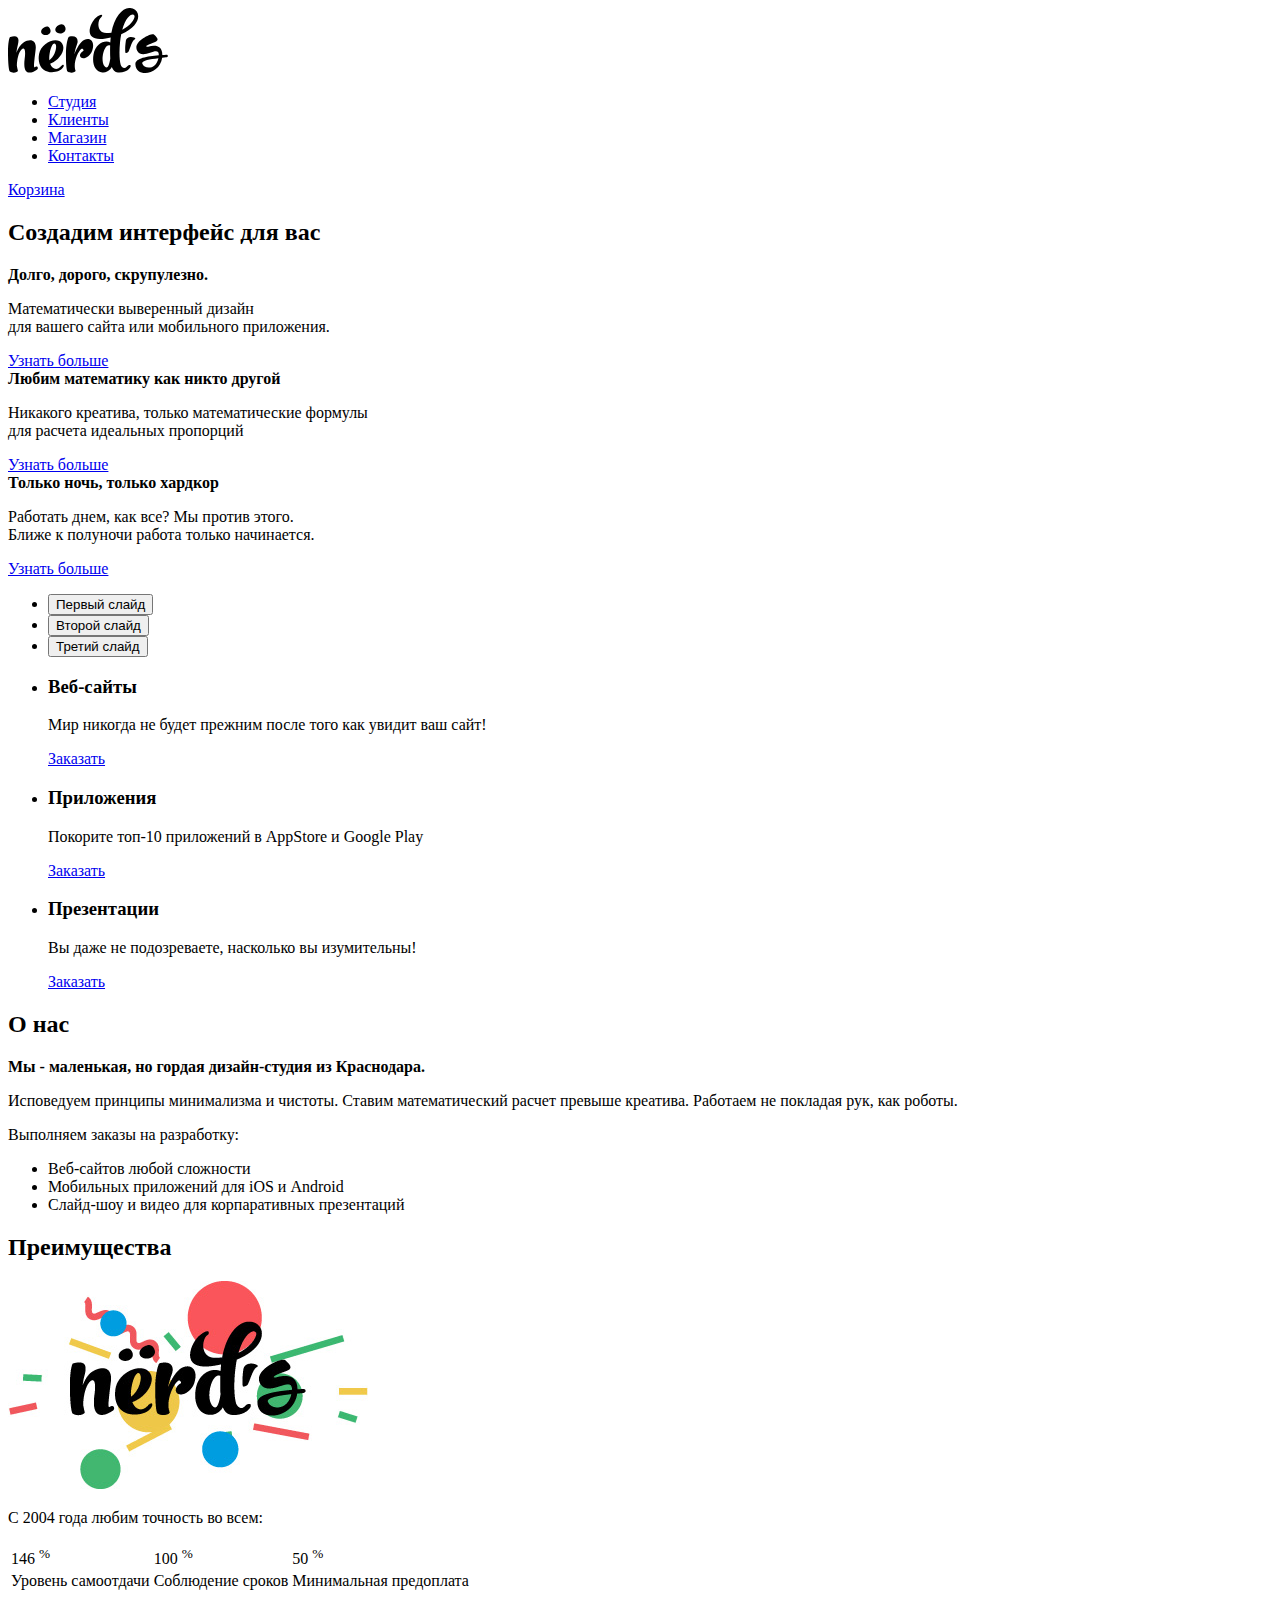
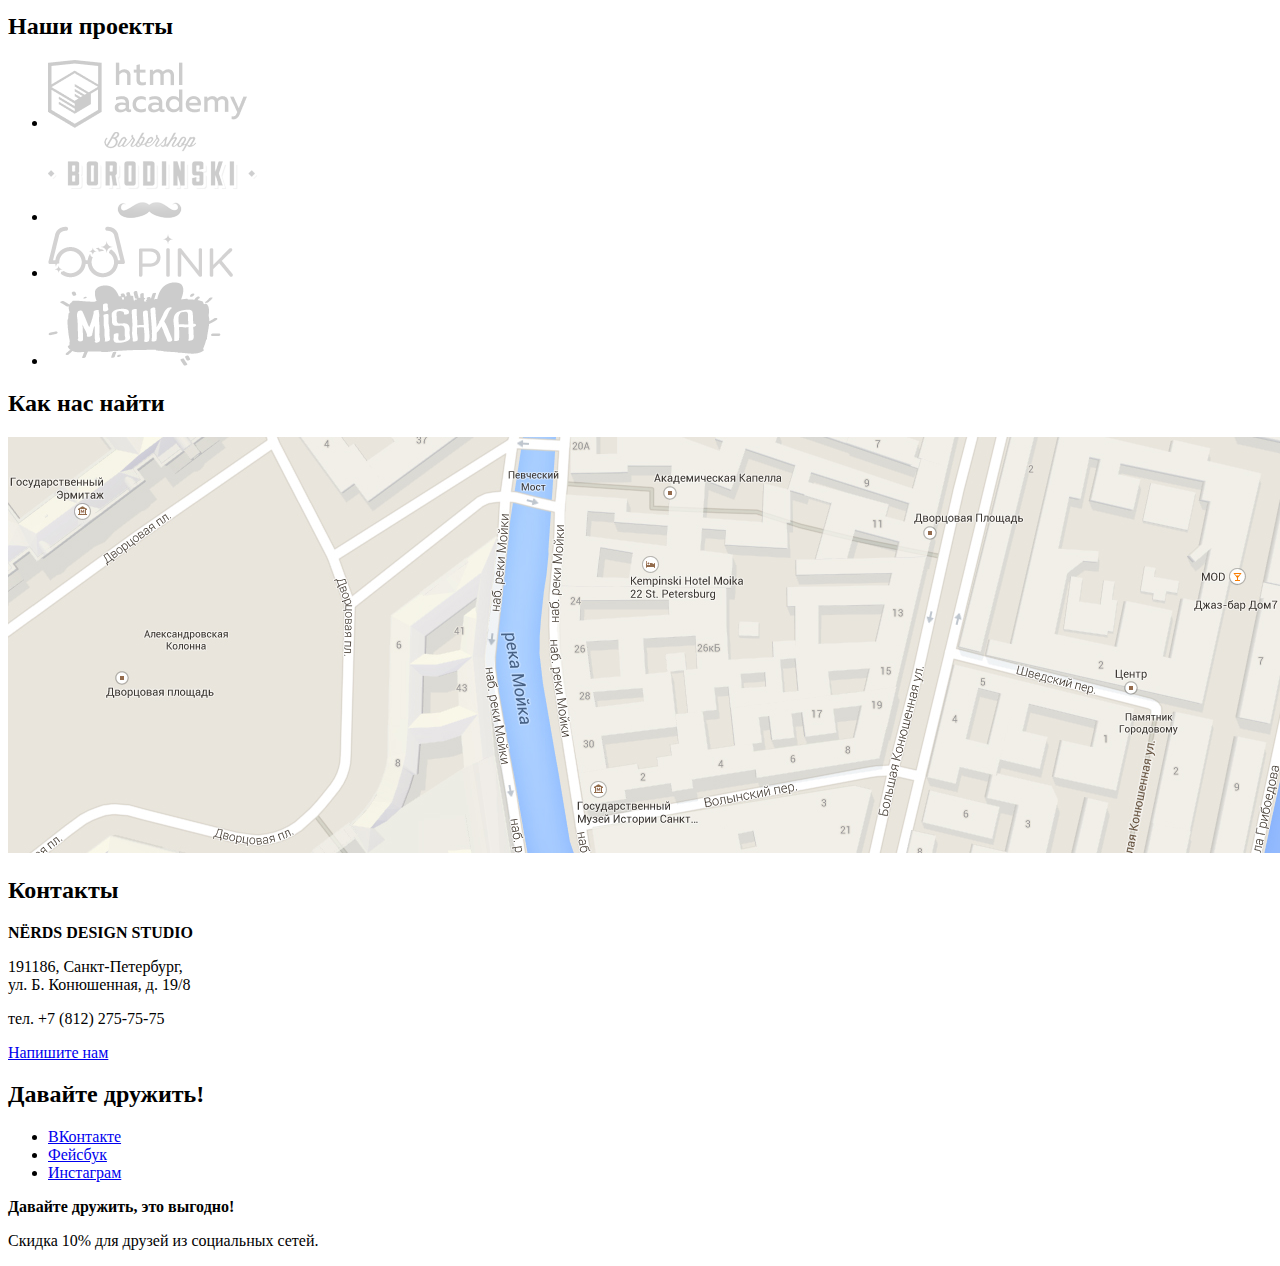
==== index.html @ 22a61857 "Продолжаем разметку" ====
<!DOCTYPE html>
<html lang="ru">

<head>
  <meta charset="utf-8">
  <meta name="viewport" content="width=device-width, initial-scale=1">
  <meta name="keywords" content="Нёрдс, дизайн-студия, интерфейсы">
  <meta name="description" content="Нёрдс - разработка интерфейсов">
  <title>HTML Academy: Нёрдс</title>
  <link rel="stylesheet" href="css/style.css">
</head>

<body>
  <header>
    <nav>
      <a>
        <img src="img/nerds-logo.svg" width="160" height="65" alt="Логотип «Нёрдс»">
      </a>
      <ul>
        <li>
          <a href="blank.html">Студия</a>
        </li>
        <li>
          <a href="blank.html">Клиенты</a>
        </li>
        <li>
          <a href="catalog.html">Магазин</a>
        </li>
        <li>
          <a href="blank.html">Контакты</a>
        </li>
      </ul>
      <a href="blank.html">Корзина</a>
    </nav>
  </header>

  <main>
    <h1 class="visually-hidden">Дизайн-студия «Нёрдс»</h1>

    <section>
      <h2>Создадим интерфейс для вас</h2>
      <div>
        <b>Долго, дорого, скрупулезно.</b>
        <p>
          Математически выверенный дизайн<br>
          для вашего сайта или мобильного приложения.
        </p>
        <a href="blank.html">Узнать больше</a>
      </div>
      <div>
        <b>Любим математику как никто другой</b>
        <p>
          Никакого креатива, только математические формулы<br>
          для расчета идеальных пропорций
        </p>
        <a href="blank.html">Узнать больше</a>
      </div>
      <div>
        <b>Только ночь, только хардкор</b>
        <p>
          Работать днем, как все? Мы против этого.<br>
          Ближе к полуночи работа только начинается.
        </p>
        <a href="blank.html">Узнать больше</a>
      </div>
      <ul class="slides-switches">
        <li class="slide-radio">
          <button class="slide-btn" type="button">Первый слайд</button>
        </li>
        <li class="slide-radio">
          <button class="slide-btn" type="button">Второй слайд</button>
        </li>
        <li class="slide-radio">
          <button class="slide-btn" type="button">Третий слайд</button>
        </li>
      </ul>
    </section>

    <section>
      <h2 class="visually-hidden">Мы создаем</h2>
      <ul>
        <li>
          <h3>Веб-сайты</h3>
          <p>Мир никогда не будет прежним после того как увидит ваш сайт!</p>
          <a href="blank.html">Заказать</a>
        </li>
        <li>
          <h3>Приложения</h3>
          <p>Покорите топ-10 приложений в AppStore и Google Play</p>
          <a href="blank.html">Заказать</a>
        </li>
        <li>
          <h3>Презентации</h3>
          <p>Вы даже не подозреваете, насколько вы изумительны!</p>
          <a href="blank.html">Заказать</a>
        </li>
      </ul>
    </section>

    <section>
      <h2>О нас</h2>
      <b>Мы - маленькая, но гордая дизайн-студия из Краснодара.</b>
      <p>Исповедуем принципы минимализма и чистоты. Ставим математический расчет превыше креатива. Работаем не покладая
        рук, как роботы.</p>
      <p>Выполняем заказы на разработку:</p>
      <ul>
        <li>Веб-сайтов любой сложности</li>
        <li>Мобильных приложений для iOS и Android</li>
        <li>Слайд-шоу и видео для корпаративных презентаций</li>
      </ul>
    </section>

    <section>
      <h2>Преимущества</h2>
      <img src="img/logo.png" width="360" height="208" alt="Логотип дизайн-студия «Нёрдс»">
      <p>С 2004 года любим точность во всем:</p>
      <table>
        <tr>
          <td>146 <sup>%</sup></td>
          <td>100 <sup>%</sup></td>
          <td>50 <sup>%</sup></td>
        </tr>
        <tr>
          <td>Уровень самоотдачи</td>
          <td>Соблюдение сроков</td>
          <td>Минимальная предоплата</td>
        </tr>
      </table>
    </section>

    <section>
      <h2>Наши проекты</h2>
      <ul>
        <li>
          <a href="https://htmlacademy.ru/intensive/htmlcss">
            <img src="img/academy-logo.png" width="199" height="68" alt="Логотип html academy">
          </a>
        </li>
        <li>
          <a href="blank.html">
            <img src="img/barbershop-logo.png" width="209" height="90" alt="Логотип barbershop">
          </a>
        </li>
        <li>
          <a href="blank.html">
            <img src="img/pink-logo.png" width="185" height="52" alt="Логитип pink">
          </a>
        </li>
        <li>
          <a href="blank.html">
            <img src="img/mishka-logo.png" width="173" height="84" alt="Логотип mishka">
          </a>
        </li>
      </ul>
    </section>

  </main>

  <footer>

    <section>
      <h2>Как нас найти</h2>
      <img src="img/map.png" width="1440" height="416" alt="Карта с адресом Нёрдс">
    </section>

    <section>
      <h2>Контакты</h2>
      <b>NЁRDS DESIGN STUDIO</b>
      <p>
        191186, Санкт-Петербург,<br>
        ул. Б. Конюшенная, д. 19/8
      </p>
      <p>тел. +7 (812) 275-75-75</p>
      <a href="blank.html">Напишите нам</a>
    </section>

    <section>
      <h2>Давайте дружить!</h2>
      <ul>
        <li>
          <a href="blank.html">ВКонтакте</a>
        </li>
        <li>
          <a href="blank.html">Фейсбук</a>
        </li>
        <li>
          <a href="blank.html">Инстаграм</a>
        </li>
      </ul>
      <b>Давайте дружить, это выгодно!</b>
      <p>Скидка 10% для друзей из социальных сетей.</p>
    </section>

  </footer>

  <section class="visually-hidden">
    <h2>Напишите нам</h2>
    <form action="https://echo.htmlacademy.ru/" method="POST">
      <p>
        <label for="feedback-name">Ваше имя:</label>
        <input type="text" name="name" id="feedback-name" placeholder="Имя Фамилия">
      </p>
      <p>
        <label for="feedback-email">Ваш email:</label>
        <input type="email" name="email" id="feedback-email" placeholder="email@example.com">
      </p>
      <p>
        <label for="feedback-letter">Текст письма:</label>
        <input type="text" name="letter" id="feedback-letter" placeholder="В свободной форме">
      </p>
      <button type="submit">Отправить</button>
      <button type="button">Закрыть</button>
    </form>
  </section>

</body>

</html>
---- css/style.css ----
.visually-hidden {
  position: absolute;
  width: 1px;
  height: 1px;
  margin: -1px;
  border: 0;
  padding: 0;
  clip: rect(0 0 0 0);
  overflow: hidden;
}
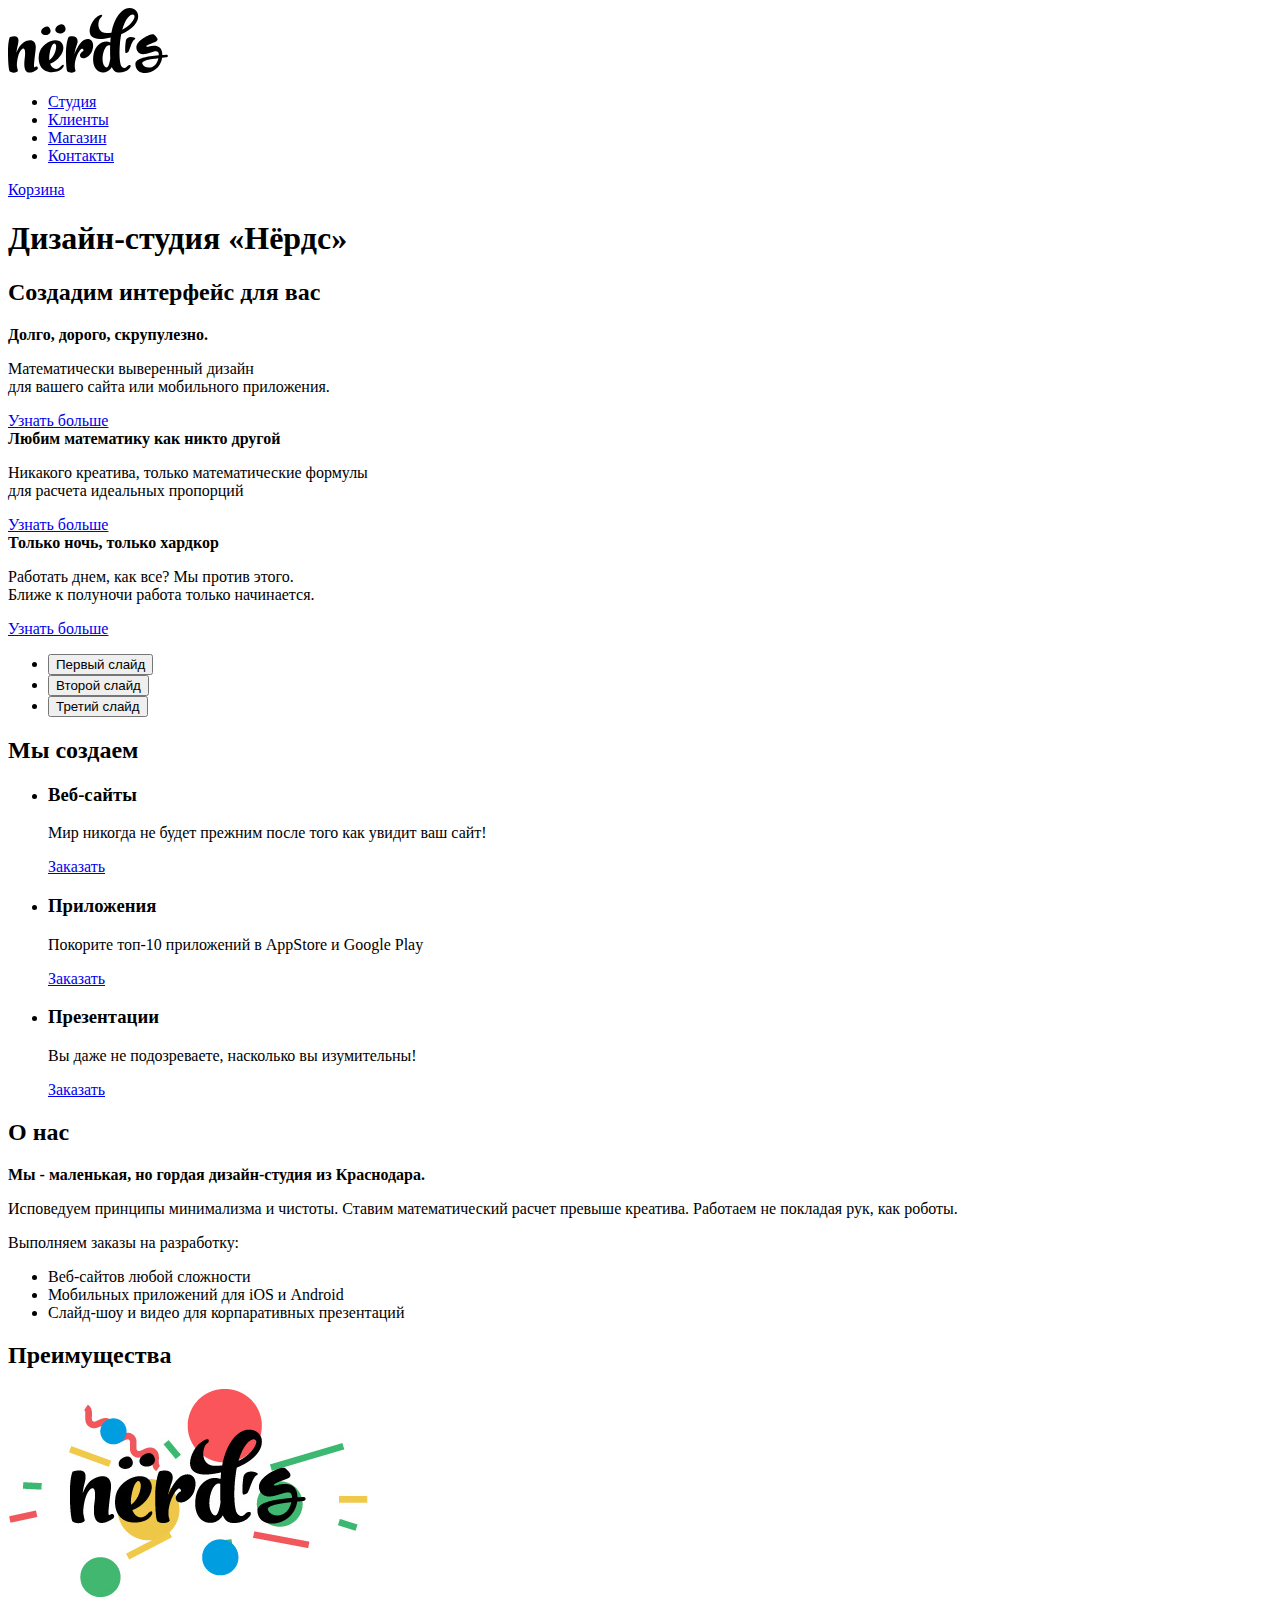
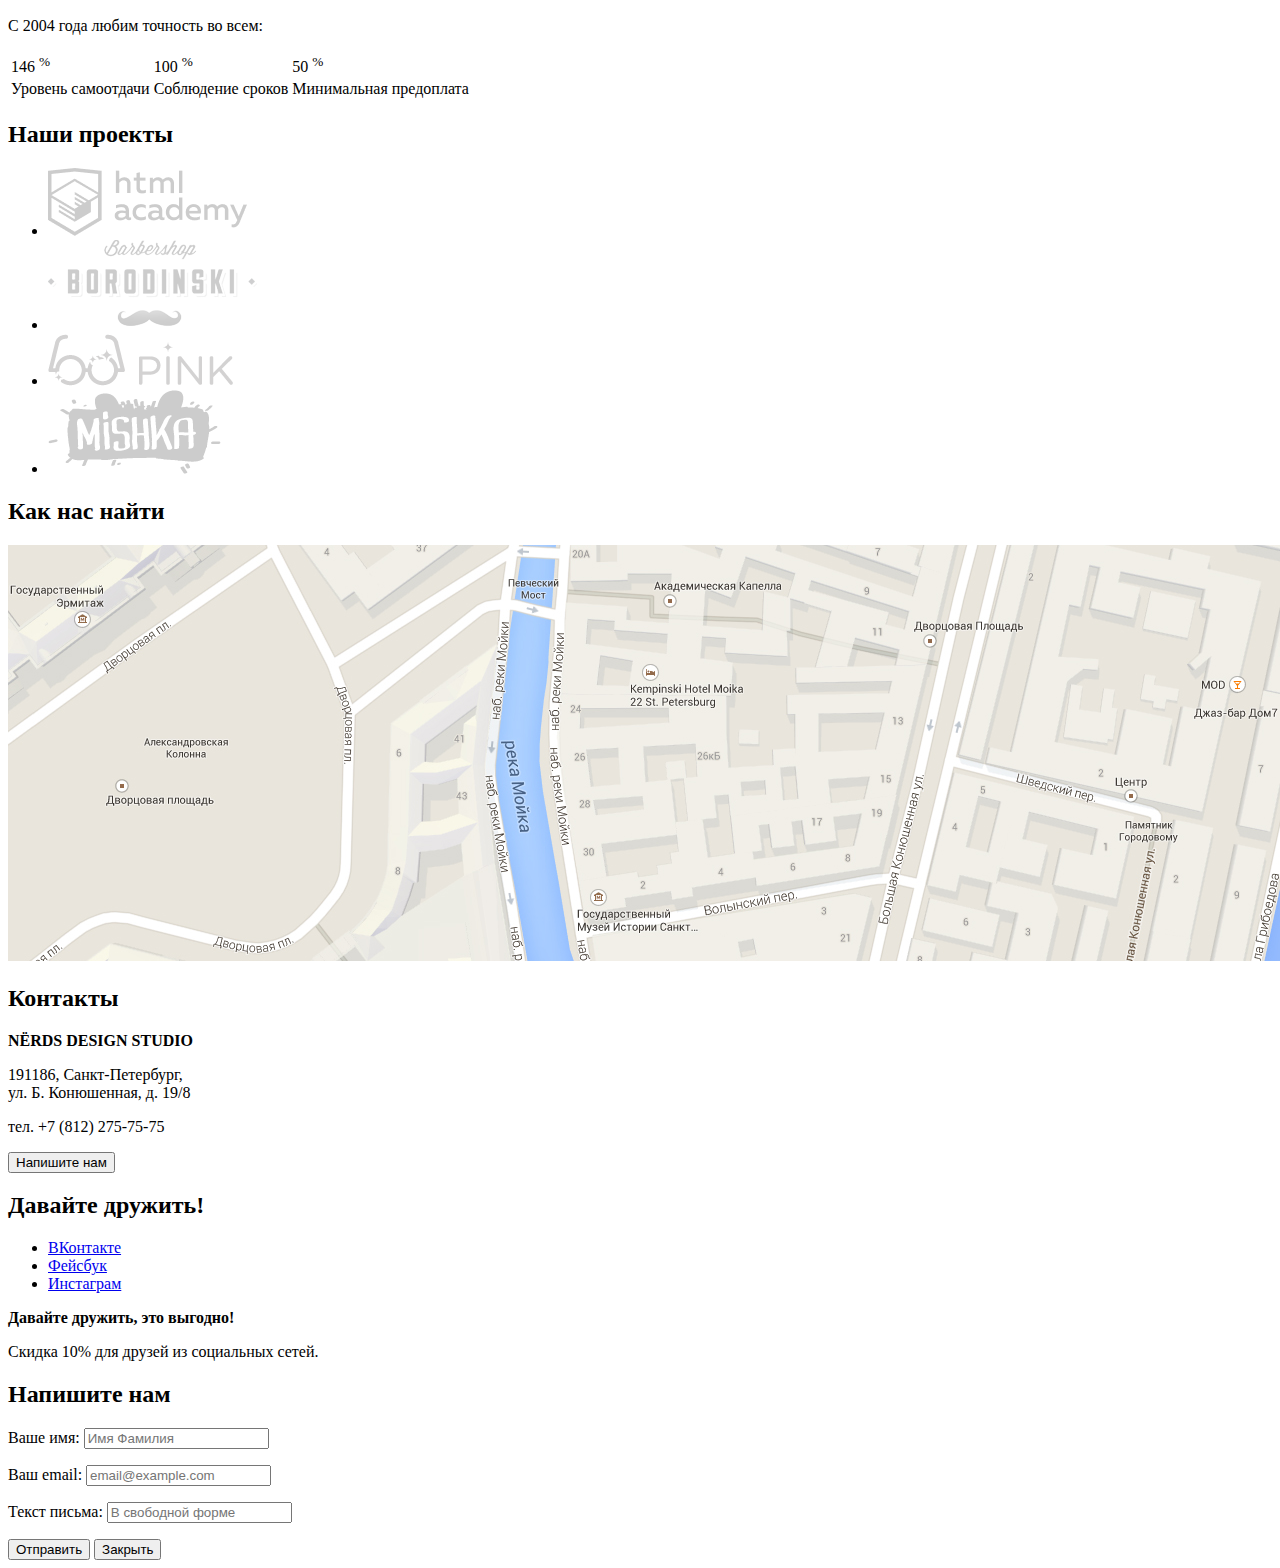
==== commit d63ea0b5: "Завершаем разметку" ====
--- a/index.html
+++ b/index.html
@@ -13,7 +13,7 @@
 <body>
   <header>
     <nav>
-      <a>
+      <a aria-label="Главная страница сайта Нёрдс">
         <img src="img/nerds-logo.svg" width="160" height="65" alt="Логотип «Нёрдс»">
       </a>
       <ul>
@@ -38,7 +38,7 @@
     <h1 class="visually-hidden">Дизайн-студия «Нёрдс»</h1>
 
     <section>
-      <h2>Создадим интерфейс для вас</h2>
+      <h2 class="visually-hidden">Создадим интерфейс для вас</h2>
       <div>
         <b>Долго, дорого, скрупулезно.</b>
         <p>
@@ -47,7 +47,7 @@
         </p>
         <a href="blank.html">Узнать больше</a>
       </div>
-      <div>
+      <div class="visually-hidden">
         <b>Любим математику как никто другой</b>
         <p>
           Никакого креатива, только математические формулы<br>
@@ -55,7 +55,7 @@
         </p>
         <a href="blank.html">Узнать больше</a>
       </div>
-      <div>
+      <div class="visually-hidden">
         <b>Только ночь, только хардкор</b>
         <p>
           Работать днем, как все? Мы против этого.<br>
@@ -98,7 +98,7 @@
     </section>
 
     <section>
-      <h2>О нас</h2>
+      <h2 class="visually-hidden">О нас</h2>
       <b>Мы - маленькая, но гордая дизайн-студия из Краснодара.</b>
       <p>Исповедуем принципы минимализма и чистоты. Ставим математический расчет превыше креатива. Работаем не покладая
         рук, как роботы.</p>
@@ -111,7 +111,7 @@
     </section>
 
     <section>
-      <h2>Преимущества</h2>
+      <h2 class="visually-hidden">Преимущества</h2>
       <img src="img/logo.png" width="360" height="208" alt="Логотип дизайн-студия «Нёрдс»">
       <p>С 2004 года любим точность во всем:</p>
       <table>
@@ -129,25 +129,25 @@
     </section>
 
     <section>
-      <h2>Наши проекты</h2>
-      <ul>
-        <li>
-          <a href="https://htmlacademy.ru/intensive/htmlcss">
+      <h2 class="visually-hidden">Наши проекты</h2>
+      <ul>
+        <li>
+          <a href="https://htmlacademy.ru/intensive/htmlcss" aria-label="html academy">
             <img src="img/academy-logo.png" width="199" height="68" alt="Логотип html academy">
           </a>
         </li>
         <li>
-          <a href="blank.html">
+          <a href="blank.html" aria-label="barbershop">
             <img src="img/barbershop-logo.png" width="209" height="90" alt="Логотип barbershop">
           </a>
         </li>
         <li>
-          <a href="blank.html">
+          <a href="blank.html" aria-label="pink">
             <img src="img/pink-logo.png" width="185" height="52" alt="Логитип pink">
           </a>
         </li>
         <li>
-          <a href="blank.html">
+          <a href="blank.html" aria-label="mishka">
             <img src="img/mishka-logo.png" width="173" height="84" alt="Логотип mishka">
           </a>
         </li>
@@ -159,32 +159,32 @@
   <footer>
 
     <section>
-      <h2>Как нас найти</h2>
+      <h2 class="visually-hidden">Как нас найти</h2>
       <img src="img/map.png" width="1440" height="416" alt="Карта с адресом Нёрдс">
     </section>
 
     <section>
-      <h2>Контакты</h2>
+      <h2 class="visually-hidden">Контакты</h2>
       <b>NЁRDS DESIGN STUDIO</b>
       <p>
         191186, Санкт-Петербург,<br>
         ул. Б. Конюшенная, д. 19/8
       </p>
       <p>тел. +7 (812) 275-75-75</p>
-      <a href="blank.html">Напишите нам</a>
-    </section>
-
-    <section>
-      <h2>Давайте дружить!</h2>
-      <ul>
-        <li>
-          <a href="blank.html">ВКонтакте</a>
-        </li>
-        <li>
-          <a href="blank.html">Фейсбук</a>
-        </li>
-        <li>
-          <a href="blank.html">Инстаграм</a>
+      <button type="button">Напишите нам</button>
+    </section>
+
+    <section>
+      <h2 class="visually-hidden">Давайте дружить!</h2>
+      <ul>
+        <li>
+          <a href="blank.html" aria-label="Наш паблик ВКонтакте">ВКонтакте</a>
+        </li>
+        <li>
+          <a href="blank.html" aria-label="Дружите с нами в Facebook">Фейсбук</a>
+        </li>
+        <li>
+          <a href="blank.html" aria-label="Смотрите наши работы в Instagram">Инстаграм</a>
         </li>
       </ul>
       <b>Давайте дружить, это выгодно!</b>
--- a/css/style.css
+++ b/css/style.css
@@ -1,4 +1,4 @@
-.visually-hidden {
+/* .visually-hidden {
   position: absolute;
   width: 1px;
   height: 1px;
@@ -7,4 +7,4 @@
   padding: 0;
   clip: rect(0 0 0 0);
   overflow: hidden;
-}
+} */
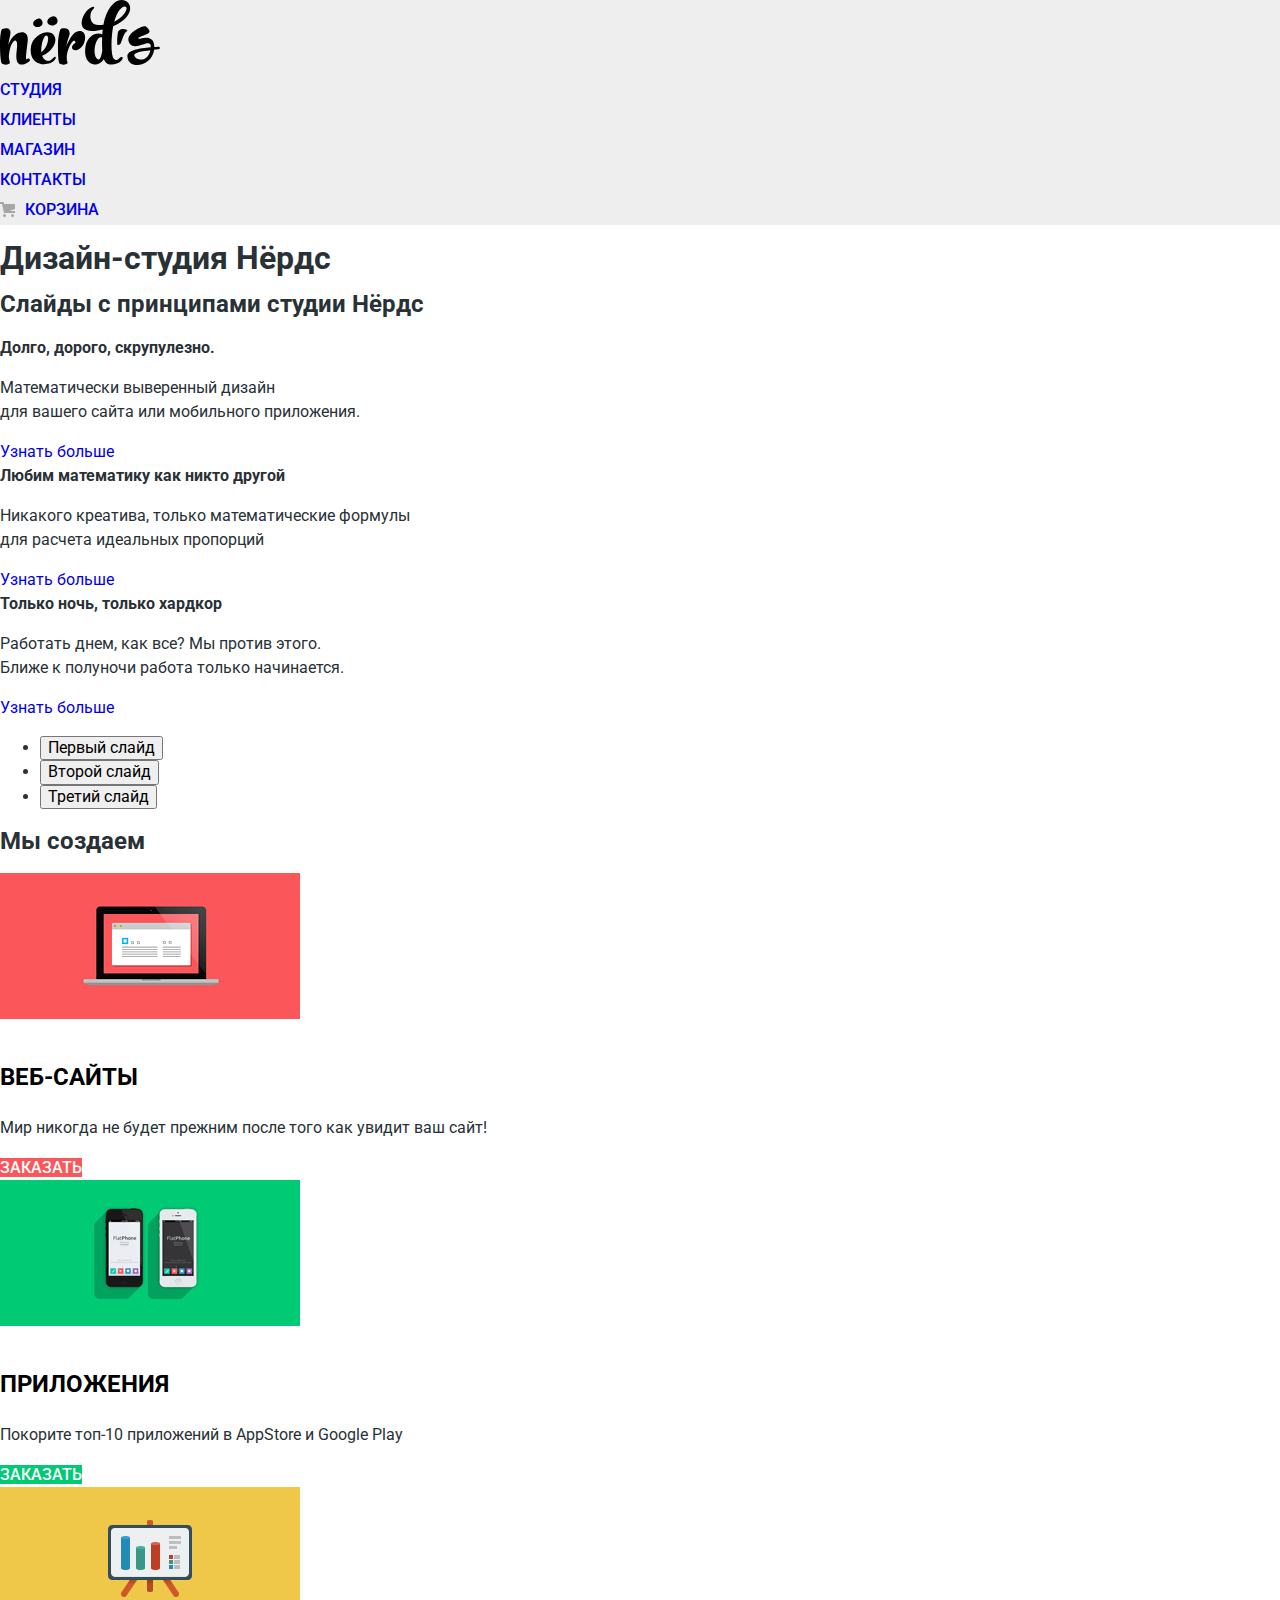
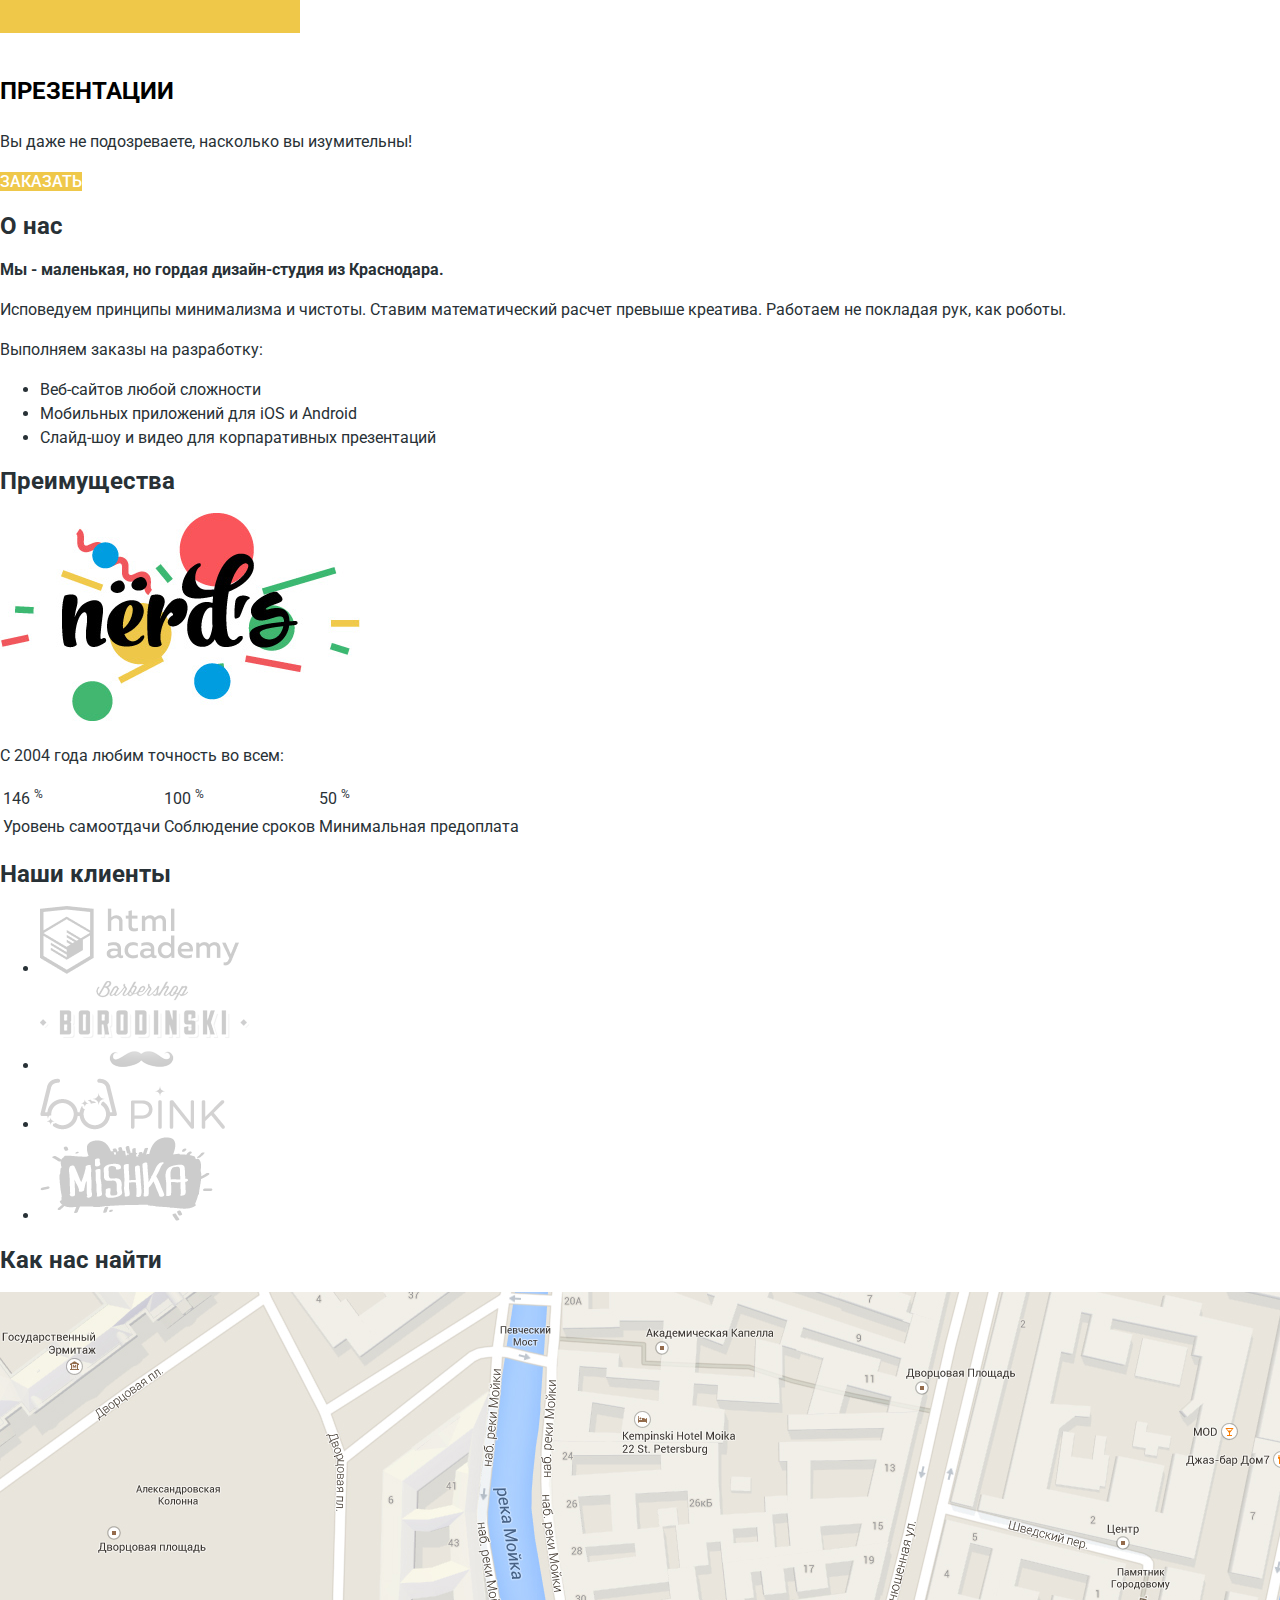
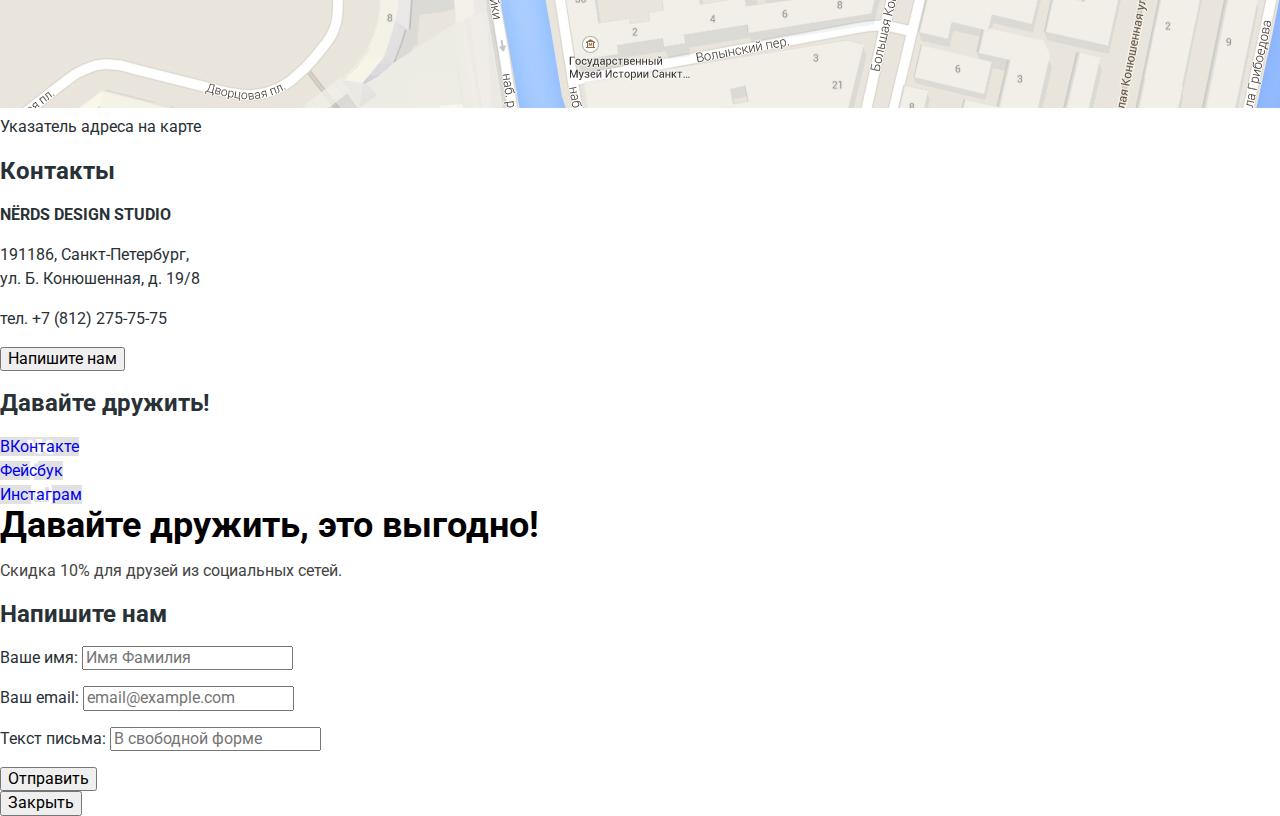
==== commit f9bbbf68: "Начинаем базовую стилизацию" ====
--- a/index.html
+++ b/index.html
@@ -7,146 +7,156 @@
   <meta name="keywords" content="Нёрдс, дизайн-студия, интерфейсы">
   <meta name="description" content="Нёрдс - разработка интерфейсов">
   <title>HTML Academy: Нёрдс</title>
-  <link rel="stylesheet" href="css/style.css">
+  <link href="https://fonts.googleapis.com/css2?family=Roboto:wght@400;500;700&display=swap" rel="stylesheet">
+  <link href="css/normalize.css" rel="stylesheet">
+  <link href="css/style.css" rel="stylesheet">
 </head>
 
 <body>
-  <header>
-    <nav>
-      <a aria-label="Главная страница сайта Нёрдс">
-        <img src="img/nerds-logo.svg" width="160" height="65" alt="Логотип «Нёрдс»">
+  <header class="main-header">
+    <nav class="navigation">
+      <a class="header-logo" aria-label="Главная страница сайта Нёрдс">
+        <svg xmlns="http://www.w3.org/2000/svg" width="160" height="65" viewBox="0 0 160 65">
+          <path
+            d="M157.936 49.374c-1.235.161-2.523.271-3.757.377v.056c-2.415 17.364-26.188 20.231-26.779 6.599-.269-6.167 11.593-7.95 23.398-9.088.429-11.09-15.901 5.667-21.608-4.601-5.019-9.025 14.632-17.938 16.728-16.102 6.438 5.636 3.404 6.618-1.379 8.335-9.49 3.41-5.791 4.107-4.511 3.726 7.569-2.253 14.366-1.04 14.312 8.317 1.288-.107 2.522-.163 3.757-.271 2.306-.215 2.467 2.435-.161 2.652zm-7.514.756c-9.124 1.028-17.013 2.436-16.153 5.355 1.716 5.573 13.577 6.818 16.153-5.355zM117.678 44.918c-.682-.037-.703-6.038.112-11.688 1.005-6.951 11.935-3.357 9.093-1.906-2.975 1.52-4.429 8.718-6.266 12.087-.635 1.161-2.605 1.526-2.939 1.507zM42.105 21.002c2.376 4.866-4.937 8.171-8.292 4.521-1.398-1.555-.755-4.56 2.636-6.193 1.697-.836 4.073-1.596 5.656 1.672zM57.062 18.861c2.585 5.297-5.38 8.896-9.031 4.922-1.522-1.695-.823-4.963 2.873-6.742 1.846-.911 4.432-1.736 6.158 1.82zM28.883 61.666c-7.919 5.338-14.219 4.159-12.212-10.848 1.45-10.904-.948-11.521-3.122-9.442-2.845 2.697-4.628 9.723-4.684 16.412a50.98 50.98 0 0 0 1.004 4.776c.334 1.63-4.907 3.315-7.974 1.011C.837 62.79 0 54.865 0 44.131c0-8.824 1.171-14.895 2.23-15.175 8.029-2.191 9.312 1.348 7.583 7.981a47.637 47.637 0 0 0-1.395 7.924c1.673-4.664 4.071-8.485 6.803-10.173 7.416-4.664 13.605-2.473 12.434 6.801-2.007 16.58-2.174 18.827-.39 17.535 2.231-1.574 3.68 1.238 1.618 2.642zM54.982 59.59c-2.175 3.484-7.806 5.171-13.216 4.552-7.75-.843-12.545-7.756-10.705-18.097 2.008-11.185 18.065-18.322 23.196-10.341 3.735 5.789-2.175 16.017-11.597 19.783l-.502.168c1.951 5.171 6.579 7.476 11.039 2.36 2.119-2.36 3.624-1.348 1.785 1.575zm-13.605-7.418c5.855-4.159 7.806-13.32 6.189-15.905-1.728-2.697-5.074 1.517-6.245 11.746-.111 1.461-.111 2.865.056 4.159zM83.091 44.992c-1.597 2.507-3.903 4.384-5.966 5.059-2.398.73-5.185.056-5.185-2.698 0-1.011.892-3.372 3.624-4.721-.168-1.911-1.394-2.417-2.286-1.686-3.345 2.586-7.417 12.25-6.356 19.221.055.168.055.337.055.506.168.617.335 1.237.558 1.854.557 1.574-4.907 3.316-7.973.956-1.059-.788-1.617-6.97-1.617-17.704 0-8.824 1.951-16.636 3.011-16.917 6.412-1.743 10.147 1.292 8.14 7.249-1.171 3.373-2.23 6.801-2.843 10.399 2.453-6.688 6.523-12.872 9.812-14.501 5.856-2.923 10.092.956 8.867 7.813-.056.11-.112.393-.112.449-.056.562-.566 2.302-.39 1.741-.516 1.645-.892 2.277-1.339 2.98z" />
+          <path
+            d="M113.207 26.161a86.988 86.988 0 0 0-1.115 7.531c-1.059 10.06-.612 18.996.613 22.986.726 2.137 3.457 4.946 6.078 2.023 2.843-3.203 5.967-1.349 2.174 2.416-2.34 2.305-6.689 3.878-11.039 3.428-3.123-.393-5.018-2.415-6.134-5.505-.444.898-.947 1.685-1.56 2.302-2.119 2.193-4.685 3.43-7.974 3.092-6.637-.73-10.538-7.923-8.699-18.153 1.952-10.791 11.319-14.725 16.728-11.857.112-1.349.223-2.699.335-4.104.055-.281.055-.562.11-.843a96.962 96.962 0 0 1-4.962.956C73.787 34.423 82.04 14.864 87.894 9.75c6.636-5.733 7.36-1.855 5.297-.562-3.68 2.36-5.297 15.905 5.241 15.905 1.729 0 3.346-.112 4.962-.281C106.685 6.49 116.665-2.391 124.75.532c8.976 3.26 8.029 17.535-11.543 25.629zm-10.928 24.393c-.224-3.542-.224-7.532-.167-11.636 0-.506.056-1.011.056-1.461-3.346-1.518-6.635 3.653-7.473 10.792-.946 8.373 2.788 12.813 4.908 10.791 1.617-1.631 2.453-6.803 2.676-8.486zm24.086-43.165c-1.784-2.642-8.307.562-12.098 14.332 9.535-4.554 13.326-12.422 12.098-14.332z" />
+        </svg>
       </a>
-      <ul>
-        <li>
-          <a href="blank.html">Студия</a>
-        </li>
-        <li>
-          <a href="blank.html">Клиенты</a>
-        </li>
-        <li>
-          <a href="catalog.html">Магазин</a>
-        </li>
-        <li>
-          <a href="blank.html">Контакты</a>
-        </li>
-      </ul>
-      <a href="blank.html">Корзина</a>
+      <ul class="site-navigation">
+        <li class="site-navigation__item">
+          <a class="site-navigation__link" href="blank.html">Студия</a>
+        </li>
+        <li class="site-navigation__item">
+          <a class="site-navigation__link" href="blank.html">Клиенты</a>
+        </li>
+        <li class="site-navigation__item">
+          <a class="site-navigation__link" href="catalog.html">Магазин</a>
+        </li>
+        <li class="site-navigation__item">
+          <a class="site-navigation__link" href="blank.html">Контакты</a>
+        </li>
+      </ul>
+      <a class="cart" href="blank.html">Корзина</a>
     </nav>
   </header>
 
-  <main>
-    <h1 class="visually-hidden">Дизайн-студия «Нёрдс»</h1>
-
-    <section>
-      <h2 class="visually-hidden">Создадим интерфейс для вас</h2>
-      <div>
-        <b>Долго, дорого, скрупулезно.</b>
-        <p>
+  <main class="main-body">
+    <h1 class="visually-hidden">Дизайн-студия Нёрдс</h1>
+
+    <section class="slides">
+      <h2 class="visually-hidden">Слайды с принципами студии Нёрдс</h2>
+      <div class="slide-item">
+        <b class="slide-item__title">Долго, дорого, скрупулезно.</b>
+        <p class="slide-item__text">
           Математически выверенный дизайн<br>
           для вашего сайта или мобильного приложения.
         </p>
-        <a href="blank.html">Узнать больше</a>
-      </div>
-      <div class="visually-hidden">
-        <b>Любим математику как никто другой</b>
-        <p>
+        <a class="slide-item__button" href="blank.html">Узнать больше</a>
+      </div>
+      <div class="slide-item visually-hidden">
+        <b class="slide-item__title">Любим математику как никто другой</b>
+        <p class="slide-item__text">
           Никакого креатива, только математические формулы<br>
           для расчета идеальных пропорций
         </p>
-        <a href="blank.html">Узнать больше</a>
-      </div>
-      <div class="visually-hidden">
-        <b>Только ночь, только хардкор</b>
-        <p>
+        <a class="slide-item__button" href="blank.html">Узнать больше</a>
+      </div>
+      <div class="slide-item visually-hidden">
+        <b class="slide-item__title">Только ночь, только хардкор</b>
+        <p class="slide-item__text">
           Работать днем, как все? Мы против этого.<br>
           Ближе к полуночи работа только начинается.
         </p>
-        <a href="blank.html">Узнать больше</a>
+        <a class="slide-item__button" href="blank.html">Узнать больше</a>
       </div>
       <ul class="slides-switches">
         <li class="slide-radio">
-          <button class="slide-btn" type="button">Первый слайд</button>
+          <button class="slide-radio__button" type="button">Первый слайд</button>
         </li>
         <li class="slide-radio">
-          <button class="slide-btn" type="button">Второй слайд</button>
+          <button class="slide-radio__button" type="button">Второй слайд</button>
         </li>
         <li class="slide-radio">
-          <button class="slide-btn" type="button">Третий слайд</button>
-        </li>
-      </ul>
-    </section>
-
-    <section>
+          <button class="slide-radio__button" type="button">Третий слайд</button>
+        </li>
+      </ul>
+    </section>
+
+    <section class="product-section">
       <h2 class="visually-hidden">Мы создаем</h2>
-      <ul>
-        <li>
-          <h3>Веб-сайты</h3>
-          <p>Мир никогда не будет прежним после того как увидит ваш сайт!</p>
-          <a href="blank.html">Заказать</a>
-        </li>
-        <li>
-          <h3>Приложения</h3>
-          <p>Покорите топ-10 приложений в AppStore и Google Play</p>
-          <a href="blank.html">Заказать</a>
-        </li>
-        <li>
-          <h3>Презентации</h3>
-          <p>Вы даже не подозреваете, насколько вы изумительны!</p>
-          <a href="blank.html">Заказать</a>
-        </li>
-      </ul>
-    </section>
-
-    <section>
-      <h2 class="visually-hidden">О нас</h2>
-      <b>Мы - маленькая, но гордая дизайн-студия из Краснодара.</b>
-      <p>Исповедуем принципы минимализма и чистоты. Ставим математический расчет превыше креатива. Работаем не покладая
-        рук, как роботы.</p>
-      <p>Выполняем заказы на разработку:</p>
-      <ul>
-        <li>Веб-сайтов любой сложности</li>
-        <li>Мобильных приложений для iOS и Android</li>
-        <li>Слайд-шоу и видео для корпаративных презентаций</li>
-      </ul>
-    </section>
-
-    <section>
-      <h2 class="visually-hidden">Преимущества</h2>
-      <img src="img/logo.png" width="360" height="208" alt="Логотип дизайн-студия «Нёрдс»">
-      <p>С 2004 года любим точность во всем:</p>
-      <table>
-        <tr>
-          <td>146 <sup>%</sup></td>
-          <td>100 <sup>%</sup></td>
-          <td>50 <sup>%</sup></td>
-        </tr>
-        <tr>
-          <td>Уровень самоотдачи</td>
-          <td>Соблюдение сроков</td>
-          <td>Минимальная предоплата</td>
-        </tr>
-      </table>
-    </section>
-
-    <section>
-      <h2 class="visually-hidden">Наши проекты</h2>
-      <ul>
-        <li>
+      <ul class="product-list">
+        <li class="product">
+          <h3 class="product__title">Веб-сайты</h3>
+          <p class="product__text">Мир никогда не будет прежним после того как увидит ваш сайт!</p>
+          <a class="product__button" href="blank.html">Заказать</a>
+        </li>
+        <li class="product">
+          <h3 class="product__title">Приложения</h3>
+          <p class="product__text">Покорите топ-10 приложений в AppStore и Google Play</p>
+          <a class="product__button" href="blank.html">Заказать</a>
+        </li>
+        <li class="product">
+          <h3 class="product__title">Презентации</h3>
+          <p class="product__text">Вы даже не подозреваете, насколько вы изумительны!</p>
+          <a class="product__button" href="blank.html">Заказать</a>
+        </li>
+      </ul>
+    </section>
+
+    <div class="about-section">
+      <section class="about">
+        <h2 class="visually-hidden">О нас</h2>
+        <b class="about__title">Мы - маленькая, но гордая дизайн-студия из Краснодара.</b>
+        <p class="about__text">Исповедуем принципы минимализма и чистоты. Ставим математический расчет превыше креатива.
+          Работаем не покладая
+          рук, как роботы.</p>
+        <p class="order-title">Выполняем заказы на разработку:</p>
+        <ul class="order-list">
+          <li class="order-list__item">Веб-сайтов любой сложности</li>
+          <li class="order-list__item">Мобильных приложений для iOS и Android</li>
+          <li class="order-list__item">Слайд-шоу и видео для корпаративных презентаций</li>
+        </ul>
+      </section>
+
+      <section class="advantages">
+        <h2 class="visually-hidden">Преимущества</h2>
+        <img class="advantages-logo" src="img/logo.png" width="360" height="208" alt="Логотип дизайн-студия Нёрдс">
+        <p class="advantages-title">С 2004 года любим точность во всем:</p>
+        <table class="advantages-table">
+          <tr class="advantages-table__row">
+            <td>146 <sup>%</sup></td>
+            <td>100 <sup>%</sup></td>
+            <td>50 <sup>%</sup></td>
+          </tr>
+          <tr class="advantages-table__row">
+            <td>Уровень самоотдачи</td>
+            <td>Соблюдение сроков</td>
+            <td>Минимальная предоплата</td>
+          </tr>
+        </table>
+      </section>
+    </div>
+
+    <section class="partner-section">
+      <h2 class="visually-hidden">Наши клиенты</h2>
+      <ul class="partner-list">
+        <li class="partner-item">
           <a href="https://htmlacademy.ru/intensive/htmlcss" aria-label="html academy">
             <img src="img/academy-logo.png" width="199" height="68" alt="Логотип html academy">
           </a>
         </li>
-        <li>
+        <li class="partner-item">
           <a href="blank.html" aria-label="barbershop">
             <img src="img/barbershop-logo.png" width="209" height="90" alt="Логотип barbershop">
           </a>
         </li>
-        <li>
+        <li class="partner-item">
           <a href="blank.html" aria-label="pink">
             <img src="img/pink-logo.png" width="185" height="52" alt="Логитип pink">
           </a>
         </li>
-        <li>
+        <li class="partner-item">
           <a href="blank.html" aria-label="mishka">
             <img src="img/mishka-logo.png" width="173" height="84" alt="Логотип mishka">
           </a>
@@ -156,61 +166,69 @@
 
   </main>
 
-  <footer>
-
-    <section>
+  <footer class="main-footer">
+
+    <section class="footer-map">
       <h2 class="visually-hidden">Как нас найти</h2>
       <img src="img/map.png" width="1440" height="416" alt="Карта с адресом Нёрдс">
-    </section>
-
-    <section>
+      <div class="pointer">
+        <span>Указатель адреса на карте</span>
+      </div>
+    </section>
+
+    <section class="footer-contacts">
       <h2 class="visually-hidden">Контакты</h2>
-      <b>NЁRDS DESIGN STUDIO</b>
-      <p>
+      <b class="footer-contacts__title">NЁRDS DESIGN STUDIO</b>
+      <p class="footer-contacts__address">
         191186, Санкт-Петербург,<br>
         ул. Б. Конюшенная, д. 19/8
       </p>
-      <p>тел. +7 (812) 275-75-75</p>
-      <button type="button">Напишите нам</button>
-    </section>
-
-    <section>
+      <p class="footer-contacts__telephone">тел. +7 (812) 275-75-75</p>
+      <button class="footer-contacts__button" type="button">Напишите нам</button>
+    </section>
+
+    <section class="footer-social">
       <h2 class="visually-hidden">Давайте дружить!</h2>
-      <ul>
-        <li>
-          <a href="blank.html" aria-label="Наш паблик ВКонтакте">ВКонтакте</a>
-        </li>
-        <li>
-          <a href="blank.html" aria-label="Дружите с нами в Facebook">Фейсбук</a>
-        </li>
-        <li>
-          <a href="blank.html" aria-label="Смотрите наши работы в Instagram">Инстаграм</a>
-        </li>
-      </ul>
-      <b>Давайте дружить, это выгодно!</b>
-      <p>Скидка 10% для друзей из социальных сетей.</p>
+      <ul class="social-list">
+        <li class="social-item">
+          <a class="social-item__button" href="blank.html" aria-label="Наш паблик ВКонтакте"><span
+              class="visually-hidden">ВКонтакте</span></a>
+        </li>
+        <li class="social-item">
+          <a class="social-item__button" href="blank.html" aria-label="Дружите с нами в Facebook"><span
+              class="visually-hidden">Фейсбук</span></a>
+        </li>
+        <li class="social-item">
+          <a class="social-item__button" href="blank.html" aria-label="Смотрите наши работы в Instagram"><span
+              class="visually-hidden">Инстаграм</span></a>
+        </li>
+      </ul>
+      <b class="promo-title">Давайте дружить, это выгодно!</b>
+      <p class="promo-text">Скидка 10% для друзей из социальных сетей.</p>
     </section>
 
   </footer>
 
-  <section class="visually-hidden">
-    <h2>Напишите нам</h2>
-    <form action="https://echo.htmlacademy.ru/" method="POST">
-      <p>
+  <section class="modal visually-hidden">
+    <h2 class="modal-title">Напишите нам</h2>
+    <form class="feedback-form" action="https://echo.htmlacademy.ru/" method="POST">
+      <p class="feedback-form__item">
         <label for="feedback-name">Ваше имя:</label>
-        <input type="text" name="name" id="feedback-name" placeholder="Имя Фамилия">
-      </p>
-      <p>
+        <input class="feedback-form__input-name" type="text" name="name" id="feedback-name" placeholder="Имя Фамилия">
+      </p>
+      <p class="feedback-form__item">
         <label for="feedback-email">Ваш email:</label>
-        <input type="email" name="email" id="feedback-email" placeholder="email@example.com">
-      </p>
-      <p>
+        <input class="feedback-form__input-email" type="email" name="email" id="feedback-email"
+          placeholder="email@example.com">
+      </p>
+      <p class="feedback-form__item">
         <label for="feedback-letter">Текст письма:</label>
-        <input type="text" name="letter" id="feedback-letter" placeholder="В свободной форме">
-      </p>
-      <button type="submit">Отправить</button>
-      <button type="button">Закрыть</button>
+        <input class="feedback-form__input-letter" type="text" name="letter" id="feedback-letter"
+          placeholder="В свободной форме">
+      </p>
+      <button class="feedback-form__button" type="submit">Отправить</button>
     </form>
+    <button class="close-button" type="button">Закрыть</button>
   </section>
 
 </body>
--- a/css/style.css
+++ b/css/style.css
@@ -1,10 +1,349 @@
-/* .visually-hidden {
-  position: absolute;
-  width: 1px;
-  height: 1px;
-  margin: -1px;
-  border: 0;
-  padding: 0;
-  clip: rect(0 0 0 0);
-  overflow: hidden;
-} */
+:root {
+  --basic-black: #000000;
+  --basick-gray: #A6A6A6;
+  --basick-white: #FFFFFF;
+
+  --text-color: #283136;
+  --text-catalog: #666666;
+  --text-footer: #444444;
+  --icon-footer: #E1E1E1;
+
+  --light-red: #FB565A;
+  --red: #E74246;
+  --dark-red: #D7373B;
+
+  --light-green: #00CA74;
+  --green: #00BC6C;
+  --dark-green: #00AA62;
+
+  --light-yellow: #EFC84A;
+  --yellow: #EAB534;
+  --dark-yellow: #E5A722;
+
+  --light-gray: #EEEEEE;
+  --gray: #DFDFDF;
+  --dark-gray: #D5D5D5;
+}
+
+/* Общие стили */
+
+body {
+  min-width: 1460px;
+  margin: 0;
+  padding: 0;
+  font-family: 'Roboto', Arial, sans-serif;
+  font-size: 16px;
+  line-height: 24px;
+  color: var(--text-color);
+}
+
+a {
+  text-decoration: none;
+}
+
+img {
+  max-width: 100%;
+  height: auto;
+}
+
+/* Стили header */
+
+.header-logo svg:active {
+  fill: var(--basick-gray);
+}
+
+.navigation {
+  font-size: 16px;
+  font-weight: 500;
+  line-height: 30px;
+  text-transform: uppercase;
+  color: var(--basic-black);
+  background-color: var(--light-gray);
+}
+
+.site-navigation {
+  margin: 0;
+  padding: 0;
+  list-style: none;
+}
+
+.cart {
+  padding-left: 25px;
+  background-image: url("../img/cart-icon.svg");
+  background-repeat: no-repeat;
+  background-position: left;
+}
+
+.site-navigation__link:visited,
+.cart:visited {
+  color: var(--basic-black);
+}
+
+.site-navigation__link:hover,
+.cart:hover {
+  color: var(--light-red);
+}
+
+.site-navigation__link:active,
+.cart:active {
+  color: var(--basic-black);
+  opacity: 0.3;
+}
+
+.active {
+  border-bottom: 2px solid var(--light-red);
+}
+
+/* Стили для Продуктов */
+
+.product-list {
+  padding: 0;
+  margin: 0;
+  list-style: none;
+}
+
+.product {
+  padding-top: 165px;
+}
+
+.product:nth-child(1) {
+  background-image: url("../img/icon-web.png");
+  background-repeat: no-repeat;
+}
+
+.product:nth-child(2) {
+  background-image: url("../img/icon-app.png");
+  background-repeat: no-repeat;
+}
+
+.product:nth-child(3) {
+  background-image: url("../img/icon-presentation.png");
+  background-repeat: no-repeat;
+}
+
+.product__title {
+  font-size: 24px;
+  font-weight: 700;
+  line-height: 30px;
+  text-transform: uppercase;
+  color: var(--basic-black);
+}
+
+.product__text {
+  font-size: 16px;
+  font-weight: 400;
+  line-height: 24px;
+  color: var(--text-color);
+}
+
+.product__button {
+  font-size: 16px;
+  font-weight: 500;
+  line-height: 18px;
+  text-transform: uppercase;
+  text-align: center;
+  color: var(--basick-white);
+}
+
+.product:nth-child(1) .product__button {
+  background-color: var(--light-red);
+}
+
+.product:nth-child(1) .product__button:hover {
+  background-color: var(--red);
+}
+
+.product:nth-child(1) .product__button:active {
+  background-color: var(--dark-red);
+}
+
+.product:nth-child(2) .product__button {
+  background-color: var(--light-green);
+}
+
+.product:nth-child(2) .product__button:hover {
+  background-color: var(--green);
+}
+
+.product:nth-child(2) .product__button:active {
+  background-color: var(--dark-green);
+}
+
+
+.product:nth-child(3) .product__button {
+  background-color: var(--light-yellow);
+}
+
+.product:nth-child(3) .product__button:hover {
+  background-color: var(--yellow);
+}
+
+.product:nth-child(3) .product__button:active {
+  background-color: var(--dark-yellow);
+}
+
+
+/* Стили footer */
+
+.social-list {
+  padding: 0;
+  margin: 0;
+  list-style: none;
+}
+
+.social-item__button {
+  background-color: var(--icon-footer);
+}
+
+.social-item__button:hover {
+  background-color: var(--red);
+}
+
+.social-item__button:active {
+  background-color: var(--dark-red);
+}
+
+.social-item:nth-child(1) .social-item__button {
+
+  background-image: url("../img/vk-icon.svg");
+  background-repeat: no-repeat;
+  background-position: center;
+}
+
+.social-item:nth-child(2) .social-item__button {
+
+  background-image: url("../img/fb-icon.svg");
+  background-repeat: no-repeat;
+  background-position: center;
+}
+
+.social-item:nth-child(3) .social-item__button {
+
+  background-image: url("../img/insta-icon.svg");
+  background-repeat: no-repeat;
+  background-position: center;
+}
+
+.promo-title {
+  font-size: 36px;
+  font-weight: 700;
+  line-height: 36px;
+  color: var(--basic-black);
+}
+
+.promo-text {
+  font-size: 16px;
+  font-weight: 400;
+  line-height: 22px;
+  color: var(--text-footer);
+}
+
+/* Каталог */
+
+.catalog-title {
+  font-size: 55px;
+  font-weight: 500;
+  line-height: 55px;
+  text-align: center;
+  color: var(--basic-black);
+  background-color: var(--light-gray);
+}
+
+/* Фильтр */
+
+.filter legend {
+  font-size: 18px;
+  font-weight: 700;
+  line-height: 30px;
+  text-transform: uppercase;
+  text-align: left;
+  color: var(--basic-black);
+}
+
+.grid label,
+.features label {
+  font-size: 16px;
+  font-weight: 400;
+  line-height: 19px;
+  text-align: left;
+  color: var(--text-color);
+}
+
+.grid-list {
+  padding: 0;
+  margin: 0;
+  list-style: none;
+}
+
+.features-list {
+  padding: 0;
+  margin: 0;
+  list-style: none;
+}
+
+.filter-button {
+  font-size: 16px;
+  font-weight: 500;
+  line-height: 18px;
+  text-transform: uppercase;
+  text-align: center;
+  color: var(--basic-black);
+  background-color: var(--light-gray);
+  border: none;
+}
+
+.filter-button:hover {
+  background-color: var(--gray);
+}
+
+.filter-button:active {
+  background-color: var(--dark-gray);
+}
+
+/* Список шаблонов */
+
+.catalog-item__description {
+  background-color: var(--light-gray);
+}
+
+.catalog-item__title {
+  font-size: 18px;
+  font-weight: 700;
+  line-height: 30px;
+  text-transform: uppercase;
+  text-align: center;
+  color: var(--basic-black);
+}
+
+.catalog-item__title:hover {
+  color: var(--light-red);
+}
+
+.catalog-item__title:active {
+  color: var(--basic-black);
+  opacity: 0.3;
+}
+
+.catalog-item__text {
+  font-size: 16px;
+  font-weight: 400;
+  line-height: 18px;
+  color: var(--text-catalog);
+}
+
+.catalog-item__button {
+  font-size: 16px;
+  font-weight: 500;
+  line-height: 18px;
+  text-align: center;
+  color: var(--basick-white);
+  background-color: var(--light-red);
+}
+
+.catalog-item__button:hover {
+  background-color: var(--red);
+}
+
+.catalog-item__button:active {
+  background-color: var(--dark-red);
+}
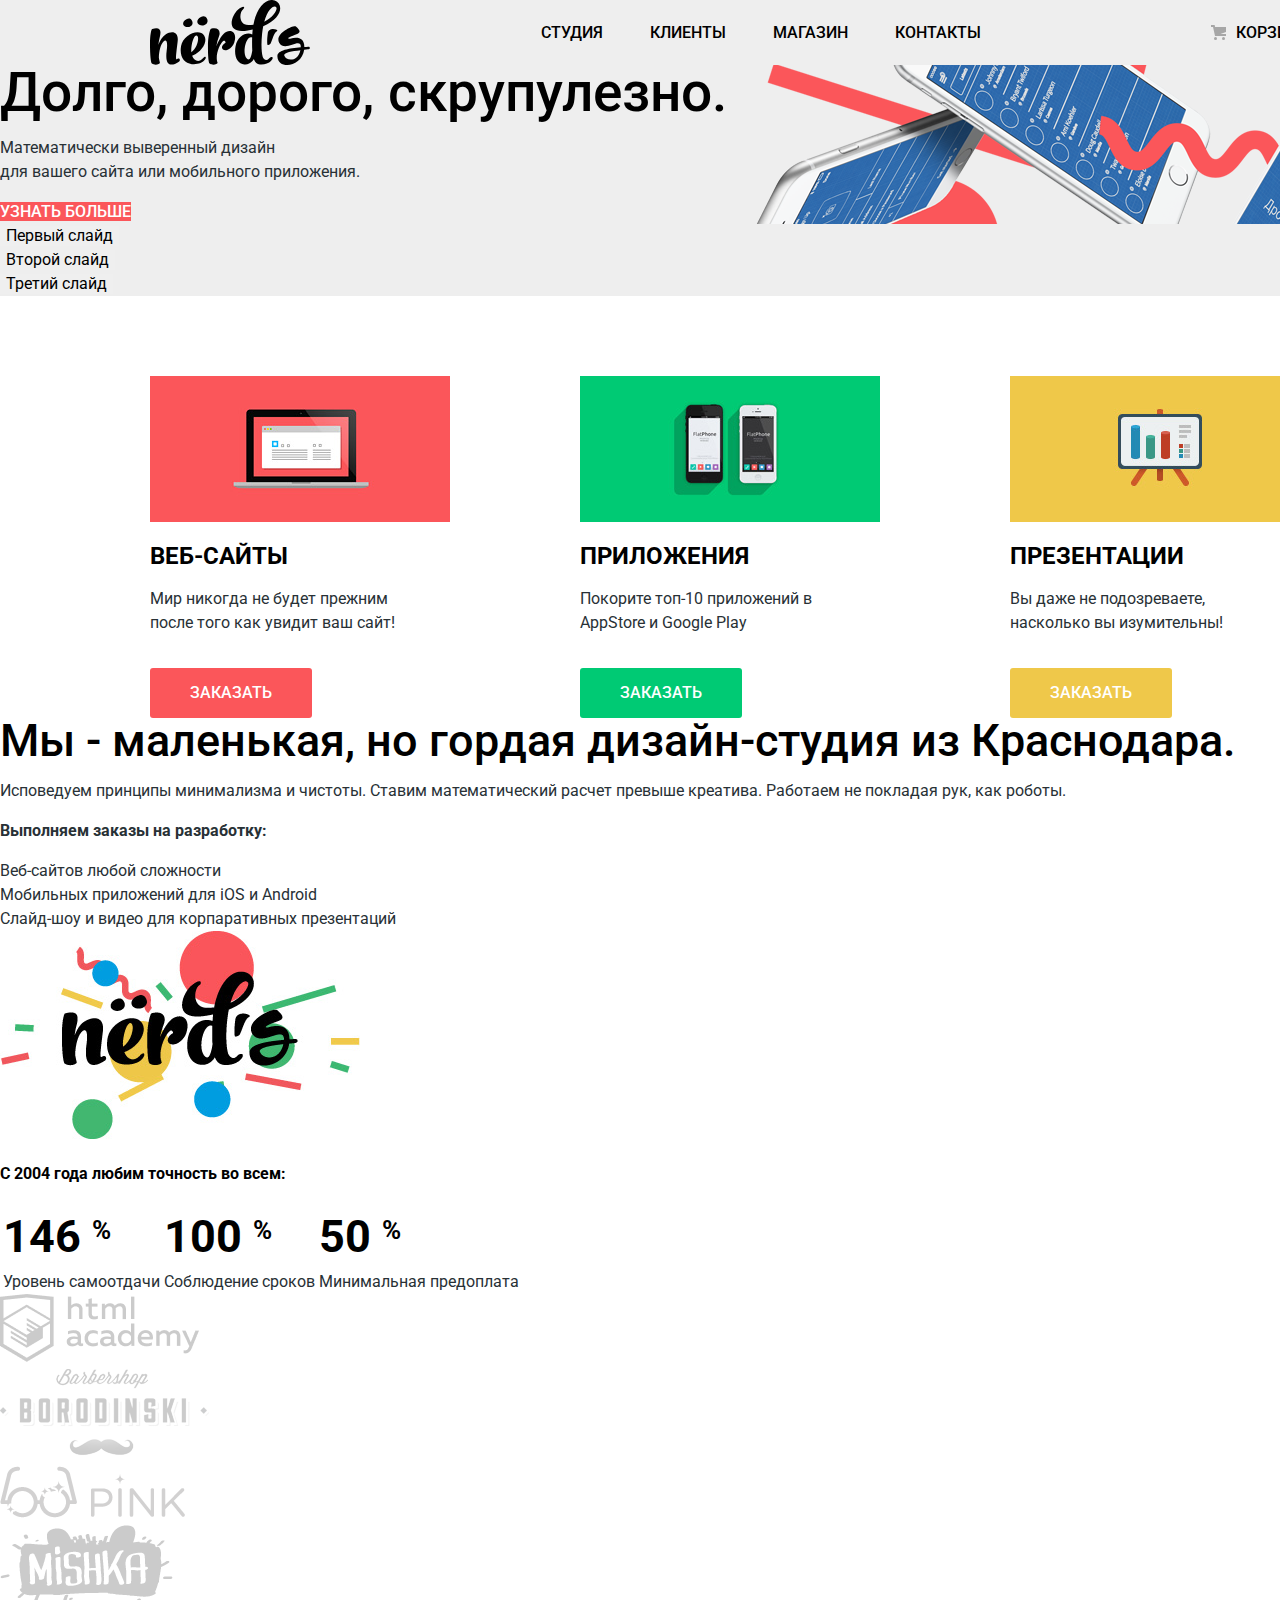
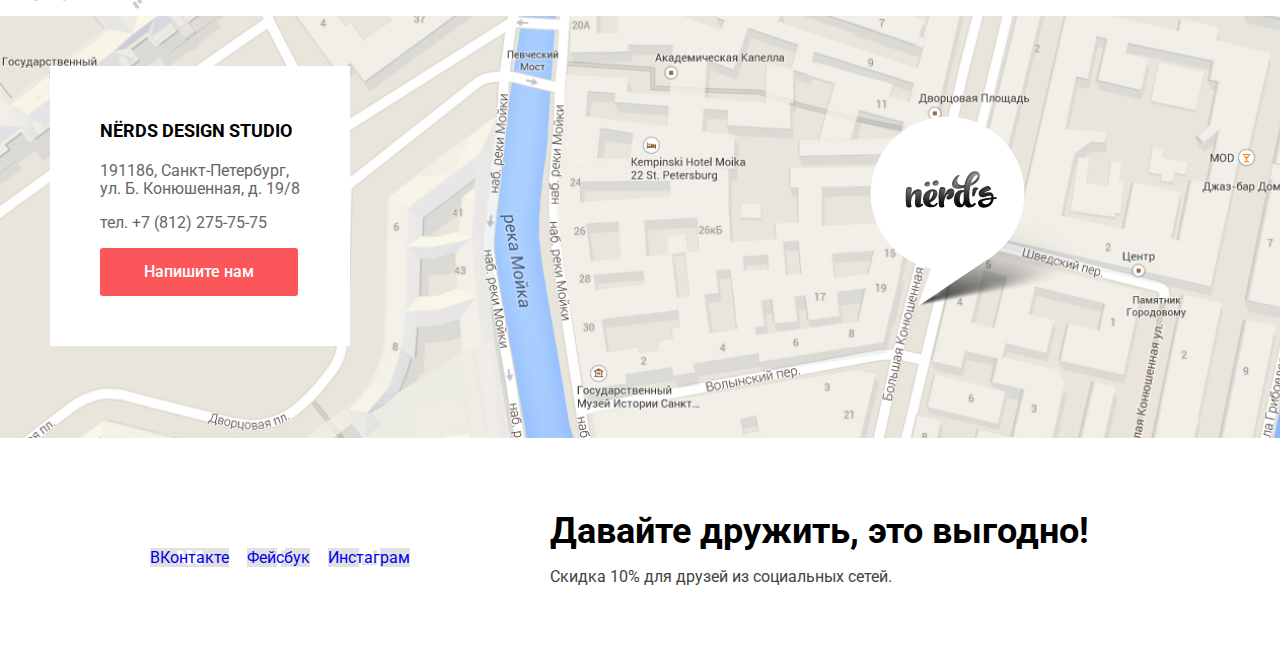
==== commit d83933cc: "Начинаем строить сетку" ====
--- a/index.html
+++ b/index.html
@@ -1,5 +1,5 @@
 <!DOCTYPE html>
-<html lang="ru">
+<html class="page" lang="ru">
 
 <head>
   <meta charset="utf-8">
@@ -12,9 +12,10 @@
   <link href="css/style.css" rel="stylesheet">
 </head>
 
-<body>
+<body class="page-body">
   <header class="main-header">
-    <nav class="navigation">
+    <nav class="navigation container">
+
       <a class="header-logo" aria-label="Главная страница сайта Нёрдс">
         <svg xmlns="http://www.w3.org/2000/svg" width="160" height="65" viewBox="0 0 160 65">
           <path
@@ -23,6 +24,7 @@
             d="M113.207 26.161a86.988 86.988 0 0 0-1.115 7.531c-1.059 10.06-.612 18.996.613 22.986.726 2.137 3.457 4.946 6.078 2.023 2.843-3.203 5.967-1.349 2.174 2.416-2.34 2.305-6.689 3.878-11.039 3.428-3.123-.393-5.018-2.415-6.134-5.505-.444.898-.947 1.685-1.56 2.302-2.119 2.193-4.685 3.43-7.974 3.092-6.637-.73-10.538-7.923-8.699-18.153 1.952-10.791 11.319-14.725 16.728-11.857.112-1.349.223-2.699.335-4.104.055-.281.055-.562.11-.843a96.962 96.962 0 0 1-4.962.956C73.787 34.423 82.04 14.864 87.894 9.75c6.636-5.733 7.36-1.855 5.297-.562-3.68 2.36-5.297 15.905 5.241 15.905 1.729 0 3.346-.112 4.962-.281C106.685 6.49 116.665-2.391 124.75.532c8.976 3.26 8.029 17.535-11.543 25.629zm-10.928 24.393c-.224-3.542-.224-7.532-.167-11.636 0-.506.056-1.011.056-1.461-3.346-1.518-6.635 3.653-7.473 10.792-.946 8.373 2.788 12.813 4.908 10.791 1.617-1.631 2.453-6.803 2.676-8.486zm24.086-43.165c-1.784-2.642-8.307.562-12.098 14.332 9.535-4.554 13.326-12.422 12.098-14.332z" />
         </svg>
       </a>
+
       <ul class="site-navigation">
         <li class="site-navigation__item">
           <a class="site-navigation__link" href="blank.html">Студия</a>
@@ -37,7 +39,11 @@
           <a class="site-navigation__link" href="blank.html">Контакты</a>
         </li>
       </ul>
-      <a class="cart" href="blank.html">Корзина</a>
+
+      <div class="cart">
+        <a href="blank.html">Корзина</a>
+      </div>
+
     </nav>
   </header>
 
@@ -83,7 +89,7 @@
       </ul>
     </section>
 
-    <section class="product-section">
+    <section class="product-section container">
       <h2 class="visually-hidden">Мы создаем</h2>
       <ul class="product-list">
         <li class="product">
@@ -168,44 +174,54 @@
 
   <footer class="main-footer">
 
+
     <section class="footer-map">
       <h2 class="visually-hidden">Как нас найти</h2>
       <img src="img/map.png" width="1440" height="416" alt="Карта с адресом Нёрдс">
-      <div class="pointer">
-        <span>Указатель адреса на карте</span>
-      </div>
-    </section>
-
-    <section class="footer-contacts">
-      <h2 class="visually-hidden">Контакты</h2>
-      <b class="footer-contacts__title">NЁRDS DESIGN STUDIO</b>
-      <p class="footer-contacts__address">
-        191186, Санкт-Петербург,<br>
-        ул. Б. Конюшенная, д. 19/8
-      </p>
-      <p class="footer-contacts__telephone">тел. +7 (812) 275-75-75</p>
-      <button class="footer-contacts__button" type="button">Напишите нам</button>
-    </section>
-
-    <section class="footer-social">
-      <h2 class="visually-hidden">Давайте дружить!</h2>
-      <ul class="social-list">
-        <li class="social-item">
-          <a class="social-item__button" href="blank.html" aria-label="Наш паблик ВКонтакте"><span
-              class="visually-hidden">ВКонтакте</span></a>
-        </li>
-        <li class="social-item">
-          <a class="social-item__button" href="blank.html" aria-label="Дружите с нами в Facebook"><span
-              class="visually-hidden">Фейсбук</span></a>
-        </li>
-        <li class="social-item">
-          <a class="social-item__button" href="blank.html" aria-label="Смотрите наши работы в Instagram"><span
-              class="visually-hidden">Инстаграм</span></a>
-        </li>
-      </ul>
-      <b class="promo-title">Давайте дружить, это выгодно!</b>
-      <p class="promo-text">Скидка 10% для друзей из социальных сетей.</p>
-    </section>
+      <div class="footer-map__pointer">
+        <span class="visually-hidden">Указатель адреса на карте</span>
+      </div>
+
+      <section class="footer-contacts">
+        <h2 class="visually-hidden">Контакты</h2>
+        <b class="footer-contacts__title">NЁRDS DESIGN STUDIO</b>
+        <p class="footer-contacts__address">
+          191186, Санкт-Петербург,<br>
+          ул. Б. Конюшенная, д. 19/8
+        </p>
+        <p class="footer-contacts__telephone">тел. +7 (812) 275-75-75</p>
+        <button class="footer-contacts__button" type="button">Напишите нам</button>
+      </section>
+
+    </section>
+
+    <div class="footer-info container">
+      <section class="footer-social">
+        <h2 class="visually-hidden">Давайте дружить!</h2>
+        <ul class="social-list">
+          <li class="social-item">
+            <a class="social-item__button" href="blank.html" aria-label="Наш паблик ВКонтакте">
+              <span class="visually-hidde">ВКонтакте</span>
+            </a>
+          </li>
+          <li class="social-item">
+            <a class="social-item__button" href="blank.html" aria-label="Дружите с нами в Facebook">
+              <span class="visually-hidde">Фейсбук</span>
+            </a>
+          </li>
+          <li class="social-item">
+            <a class="social-item__button" href="blank.html" aria-label="Смотрите наши работы в Instagram">
+              <span class="visually-hidde">Инстаграм</span>
+            </a>
+          </li>
+        </ul>
+      </section>
+
+      <section class="footer-promo">
+        <b class="footer-promo__title">Давайте дружить, это выгодно!</b>
+        <p class="footer-promo__text">Скидка 10% для друзей из социальных сетей.</p>
+      </section>
+    </div>
 
   </footer>
 
--- a/css/style.css
+++ b/css/style.css
@@ -5,8 +5,14 @@
 
   --text-color: #283136;
   --text-catalog: #666666;
-  --text-footer: #444444;
+
   --icon-footer: #E1E1E1;
+  --icon-range: #231F20;
+  --icon-border: #DBDBDB;
+
+  --input-border: #D7DCDE;
+  --input-hover: #B4B9BB;
+  --input-text: #444444;
 
   --light-red: #FB565A;
   --red: #E74246;
@@ -25,6 +31,7 @@
   --dark-gray: #D5D5D5;
 }
 
+
 /* Общие стили */
 
 body {
@@ -46,63 +53,200 @@
   height: auto;
 }
 
-/* Стили header */
+.visually-hidden {
+  position: absolute;
+  width: 1px;
+  height: 1px;
+  margin: -1px;
+  border: 0;
+  padding: 0;
+  clip: rect(0 0 0 0);
+  overflow: hidden;
+}
+
+
+/* Grid index */
+
+.page {
+  height: 100%;
+}
+
+.page-body {
+  min-height: 100%;
+  display: grid;
+  grid-template-rows: min-content 1fr min-content;
+  align-content: start;
+}
+
+.container {
+  width: 1160px;
+  margin: 0 auto;
+}
+
+
+/* header */
+
+.main-header {
+  background-color: var(--light-gray);
+}
+
+.header-logo {
+  width: 160px;
+  height: 65px;
+}
 
 .header-logo svg:active {
   fill: var(--basick-gray);
 }
 
 .navigation {
+  display: flex;
+  flex-direction: row;
+  justify-content: space-between;
+  align-items: center;
+
   font-size: 16px;
   font-weight: 500;
   line-height: 30px;
   text-transform: uppercase;
   color: var(--basic-black);
-  background-color: var(--light-gray);
 }
 
 .site-navigation {
-  margin: 0;
-  padding: 0;
-  list-style: none;
+  display: flex;
+  flex-direction: row;
+  justify-content: space-between;
+
+  min-width: 440px;
+  margin: 0;
+  padding: 0;
+
+  list-style: none;
+}
+
+.site-navigation__link {
+  padding: 15px 0;
 }
 
 .cart {
+  max-width: 160px;
   padding-left: 25px;
+
   background-image: url("../img/cart-icon.svg");
   background-repeat: no-repeat;
   background-position: left;
 }
 
+.site-navigation__link,
+.cart a,
 .site-navigation__link:visited,
 .cart:visited {
   color: var(--basic-black);
 }
 
 .site-navigation__link:hover,
-.cart:hover {
+.cart a:hover {
   color: var(--light-red);
 }
 
 .site-navigation__link:active,
-.cart:active {
+.cart a:active {
   color: var(--basic-black);
   opacity: 0.3;
 }
 
-.active {
+.active-menu {
   border-bottom: 2px solid var(--light-red);
 }
 
-/* Стили для Продуктов */
+
+/* Slides */
+
+.slides {
+  background-color: var(--light-gray);
+}
+
+.slide-item {
+  background-repeat: no-repeat;
+  background-position: right;
+  background-color: var(--light-gray);
+}
+
+.slide-item:nth-of-type(1) {
+  background-image: url("../img/slide-1.png");
+}
+
+.slide-item:nth-of-type(2) {
+  background-image: url("../img/slide-2.png");
+}
+
+.slide-item:nth-of-type(3) {
+  background-image: url("../img/slide-3.png");
+}
+
+.slide-item__title {
+  font-size: 55px;
+  font-weight: 500;
+  line-height: 55px;
+  color: var(--basic-black);
+}
+
+.slide-item__text {
+  font-size: 16px;
+  font-weight: 400;
+  line-height: 24px;
+  color: var(--text-color);
+}
+
+.slide-item__button {
+  font-size: 16px;
+  font-weight: 500;
+  line-height: 18px;
+  text-transform: uppercase;
+  color: var(--basick-white);
+  text-align: center;
+  background-color: var(--light-red);
+}
+
+.slide-item__button:hover {
+  background-color: var(--red);
+}
+
+.slide-item__button:active {
+  background-color: var(--dark-red);
+}
+
+.slides-switches {
+  padding: 0;
+  margin: 0;
+  list-style: none;
+}
+
+.slide-radio__button {
+  border: none;
+}
+
+
+/* Product */
 
 .product-list {
-  padding: 0;
-  margin: 0;
+  display: flex;
+  flex-direction: row;
+  justify-content: space-between;
+  align-items: center;
+  flex-wrap: wrap;
+
+  padding: 0;
+  margin: 0;
+  margin-top: 80px;
   list-style: none;
 }
 
 .product {
+  display: flex;
+  flex-direction: column;
+  align-items: start;
+  max-width: 300px;
   padding-top: 165px;
 }
 
@@ -122,6 +266,8 @@
 }
 
 .product__title {
+  margin: 0;
+
   font-size: 24px;
   font-weight: 700;
   line-height: 30px;
@@ -130,6 +276,10 @@
 }
 
 .product__text {
+  padding-right: 40px;
+  margin-top: 16px;
+  margin-bottom: 33px;
+
   font-size: 16px;
   font-weight: 400;
   line-height: 24px;
@@ -137,12 +287,16 @@
 }
 
 .product__button {
+  padding: 16px 40px;
+
   font-size: 16px;
   font-weight: 500;
   line-height: 18px;
   text-transform: uppercase;
   text-align: center;
   color: var(--basick-white);
+
+  border-radius: 3px;
 }
 
 .product:nth-child(1) .product__button {
@@ -183,9 +337,188 @@
 }
 
 
-/* Стили footer */
+/* About */
+
+.about__title {
+  font-size: 45px;
+  font-weight: 500;
+  line-height: 45px;
+  color: var(--basic-black);
+}
+
+.about__text {
+  font-size: 16px;
+  font-weight: 400;
+  line-height: 24px;
+  color: var(--text-color);
+}
+
+.order-title {
+  font-size: 16px;
+  font-weight: 700;
+  line-height: 24px;
+  color: var(--text-color);
+}
+
+.order-list {
+  padding: 0;
+  margin: 0;
+  list-style: none;
+}
+
+.order-list__item {
+  font-size: 16px;
+  font-weight: 400;
+  line-height: 24px;
+  color: var(--text-color);
+}
+
+
+/* Advantages */
+
+.advantages-title {
+  font-size: 16px;
+  font-weight: 700;
+  line-height: 24px;
+  color: var(--basic-black);
+}
+
+.advantages-table__row:nth-of-type(1) {
+  font-size: 45px;
+  font-weight: 700;
+  line-height: 64px;
+  color: var(--basic-black);
+}
+
+.advantages-table__row sup {
+  font-size: 26px;
+  line-height: 40px;
+}
+
+.advantages-table__row:nth-of-type(2) {
+  font-size: 16px;
+  font-weight: 400;
+  line-height: 18px;
+  color: var(--text-color);
+}
+
+
+/* Partner */
+
+.partner-list {
+  padding: 0;
+  margin: 0;
+  list-style: none;
+}
+
+.partner-item {
+  opacity: 0.2;
+}
+
+.partner-item:hover {
+  opacity: 1;
+}
+
+.partner-item:active {
+  opacity: 0.1;
+}
+
+
+/* Address */
+
+.footer-map {
+  position: relative;
+  z-index: -1;
+}
+
+.footer-map img {
+  width: 100%;
+}
+
+.footer-map__pointer::after {
+  content: "";
+  position: absolute;
+  top: 100px;
+  left: 870px;
+
+  width: 231px;
+  height: 190px;
+
+  background-image: url("../img/map-marker.png");
+  background-repeat: no-repeat;
+  background-position: center;
+}
+
+.footer-contacts {
+  position: absolute;
+  top: 50px;
+  left: 50px;
+
+  padding: 50px;
+
+  background-color: var(--basick-white);
+}
+
+.footer-contacts__title {
+  font-size: 18px;
+  font-weight: 700;
+  line-height: 30px;
+  color: var(--basic-black);
+}
+
+.footer-contacts__address,
+.footer-contacts__telephone {
+  font-size: 16px;
+  font-weight: 400;
+  line-height: 18px;
+  color: var(--text-catalog);
+}
+
+.footer-contacts__button {
+  padding: 15px 44px;
+
+  font-size: 16px;
+  font-weight: 500;
+  line-height: 18px;
+  text-align: center;
+  color: var(--basick-white);
+  background-color: var(--light-red);
+
+  border: none;
+  border-radius: 3px;
+}
+
+.footer-contacts__button:hover {
+  background-color: var(--red);
+}
+
+.footer-contacts__button:active {
+  background-color: var(--dark-red);
+}
+
+
+/* footer social */
+
+
+.footer-info {
+  display: flex;
+  flex-direction: row;
+  align-items: center;
+
+  margin: 68px auto;
+}
+
+.footer-promo {
+  margin-left: 140px;
+}
 
 .social-list {
+  display: flex;
+  flex-direction: row;
+  justify-content: space-between;
+
+  width: 260px;
+
   padding: 0;
   margin: 0;
   list-style: none;
@@ -204,43 +537,129 @@
 }
 
 .social-item:nth-child(1) .social-item__button {
-
   background-image: url("../img/vk-icon.svg");
   background-repeat: no-repeat;
   background-position: center;
 }
 
 .social-item:nth-child(2) .social-item__button {
-
   background-image: url("../img/fb-icon.svg");
   background-repeat: no-repeat;
   background-position: center;
 }
 
 .social-item:nth-child(3) .social-item__button {
-
   background-image: url("../img/insta-icon.svg");
   background-repeat: no-repeat;
   background-position: center;
 }
 
-.promo-title {
+.footer-promo__title {
   font-size: 36px;
   font-weight: 700;
   line-height: 36px;
   color: var(--basic-black);
 }
 
-.promo-text {
+.footer-promo__text {
   font-size: 16px;
   font-weight: 400;
   line-height: 22px;
-  color: var(--text-footer);
-}
-
-/* Каталог */
+  color: var(--input-text);
+}
+
+
+/* modal */
+
+.modal-title {
+  font-size: 45px;
+  font-weight: 700;
+  line-height: auto;
+  color: var(--basic-black);
+}
+
+.feedback-form__item input {
+  font-size: 16px;
+  font-weight: 400;
+  line-height: 18px;
+  color: var(--input-text);
+  border: 2px solid var(--input-border);
+}
+
+.feedback-form__item input:hover {
+  color: var(--input-text);
+  border: 2px solid var(--input-hover);
+}
+
+.feedback-form__item input:focus {
+  color: var(--basic-black);
+  border: 2px solid var(--basic-black);
+}
+
+.feedback-form label {
+  font-size: 16px;
+  font-weight: 700;
+  line-height: 18px;
+  color: var(--basic-black);
+}
+
+.feedback-form__button {
+  font-size: 16px;
+  font-weight: 500;
+  line-height: 18px;
+  color: var(--basick-white);
+  text-align: center;
+  background-color: var(--light-red);
+  border: none;
+}
+
+.feedback-form__button:hover {
+  background-color: var(--red);
+}
+
+.feedback-form__button:active {
+  background-color: var(--dark-red);
+}
+
+.close-button {
+  background-image: url("../img/close-cross.svg");
+  background-repeat: no-repeat;
+  background-position: center;
+  border: none;
+  opacity: 0.3;
+}
+
+.close-button:hover {
+  opacity: 1;
+}
+
+.close-button:active {
+  opacity: 0.1;
+}
+
+
+/* Catalog grid*/
+
+.catalog-container {
+  display: grid;
+  grid-template-columns: 260px 760px;
+  gap: 140px;
+}
+
+.catalog {
+  display: grid;
+  grid-template-rows: min-content 1fr min-content;
+}
+
+
+/* Catalog h1 */
 
 .catalog-title {
+  min-height: 241px;
+
+  margin: 0 auto;
+  padding-top: 85px;
+
   font-size: 55px;
   font-weight: 500;
   line-height: 55px;
@@ -249,7 +668,8 @@
   background-color: var(--light-gray);
 }
 
-/* Фильтр */
+
+/* Filter */
 
 .filter legend {
   font-size: 18px;
@@ -260,6 +680,15 @@
   color: var(--basic-black);
 }
 
+.cost label {
+  font-size: 16px;
+  font-weight: 400;
+  line-height: 22px;
+  text-align: left;
+  text-transform: uppercase;
+  color: var(--text-color);
+}
+
 .grid label,
 .features label {
   font-size: 16px;
@@ -282,12 +711,16 @@
 }
 
 .filter-button {
+  padding: 17px 88px;
+  margin-top: 33px;
+
   font-size: 16px;
   font-weight: 500;
   line-height: 18px;
   text-transform: uppercase;
   text-align: center;
   color: var(--basic-black);
+
   background-color: var(--light-gray);
   border: none;
 }
@@ -300,7 +733,97 @@
   background-color: var(--dark-gray);
 }
 
-/* Список шаблонов */
+
+/* Sort */
+
+.sort {
+  display: grid;
+  grid-template-columns: 354px 272px 40px;
+  align-items: center;
+  gap: 47px;
+}
+
+
+.sort-title {
+  font-size: 18px;
+  font-weight: 700;
+  line-height: 30px;
+  text-transform: uppercase;
+  color: var(--basic-black);
+}
+
+.breadcrumbs-list {
+  display: flex;
+  justify-content: space-between;
+
+  padding: 0;
+  margin: 0;
+  list-style: none;
+}
+
+.breadcrumbs-item a,
+.breadcrumbs-item a:visited {
+  font-size: 14px;
+  font-weight: 400;
+  line-height: 18px;
+  text-transform: uppercase;
+  color: var(--basic-black);
+  opacity: 0.3;
+}
+
+.breadcrumbs-item a:hover {
+  opacity: 0.6;
+}
+
+.breadcrumbs-item a:active,
+.breadcrumbs-item .active-sort {
+  opacity: 1;
+}
+
+.range-list {
+  display: flex;
+  justify-content: space-between;
+
+  padding: 0;
+  margin: 0;
+  list-style: none;
+}
+
+.range-icon {
+  fill: var(--basick-gray);
+  opacity: 0.2;
+}
+
+.range-icon:hover {
+  opacity: 1;
+}
+
+.range-icon:active,
+.active-range {
+  fill: var(--icon-range);
+  opacity: 1;
+}
+
+
+/* Catalog */
+
+.catalog-list {
+  display: grid;
+  grid-template-columns: 360px 360px;
+  column-gap: 40px;
+  row-gap: 30px;
+
+  padding: 0;
+  margin: 0;
+
+  list-style: none;
+}
+
+/* .catalog-item {
+  background-image: url("../img/browser.svg");
+  background-repeat: no-repeat;
+  background-position: top;
+} */
 
 .catalog-item__description {
   background-color: var(--light-gray);
@@ -347,3 +870,50 @@
 .catalog-item__button:active {
   background-color: var(--dark-red);
 }
+
+
+/* Pagination */
+
+.pagination-list {
+  display: flex;
+  align-items: center;
+
+  min-height: 164px;
+  padding: 0;
+  margin: 0;
+  list-style: none;
+}
+
+.pagination-item {
+  padding: 17px 20px;
+  margin-right: 10px;
+
+  background-color: var(--light-gray);
+  border-radius: 3px;
+}
+
+.pagination-item a {
+  font-size: 16px;
+  font-weight: 500;
+  line-height: 18px;
+  text-align: center;
+  color: var(--basic-black);
+}
+
+.pagination-item:last-child {
+  padding: 17px 77px;
+}
+
+.pagination-item:hover {
+  background-color: var(--gray);
+}
+
+.pagination-item:active {
+  background-color: var(--dark-gray);
+}
+
+.active-list {
+  background-color: transparent;
+  border: 3px solid var(--icon-border);
+  border-radius: 3px;
+}
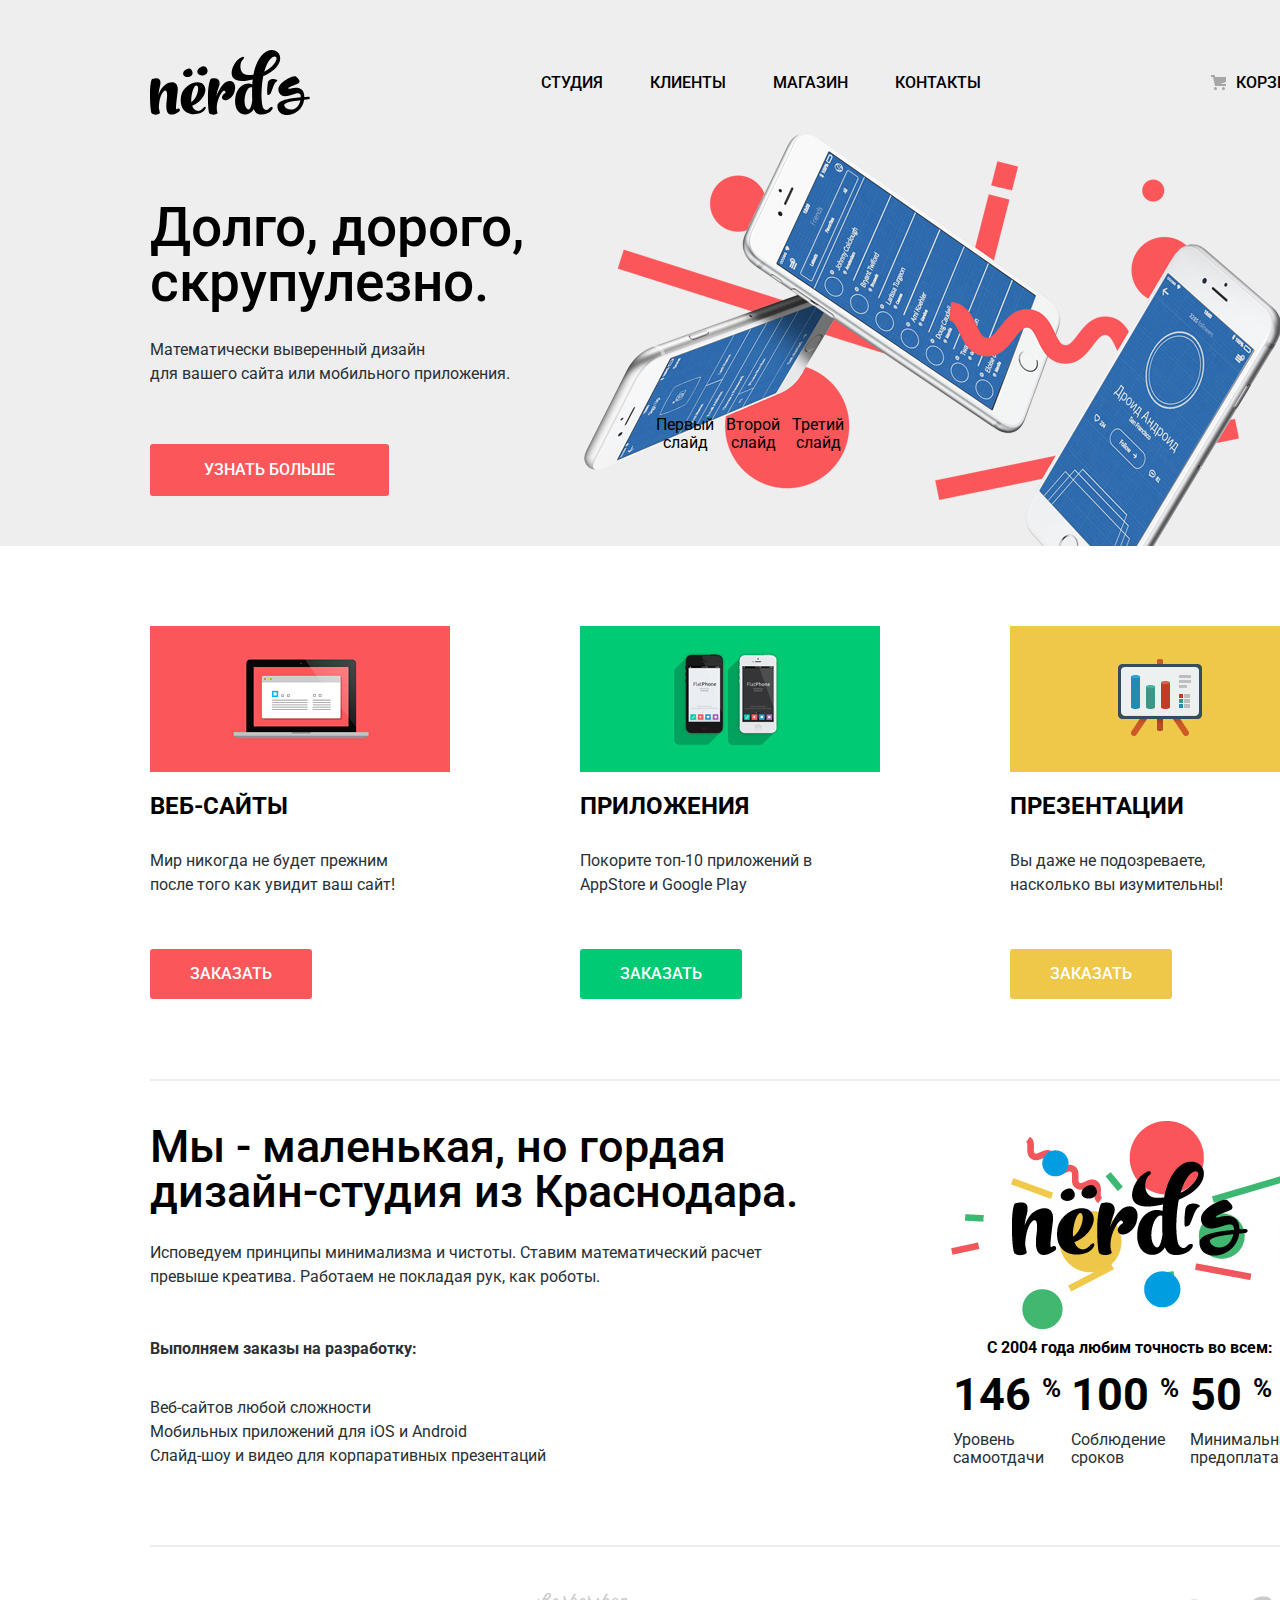
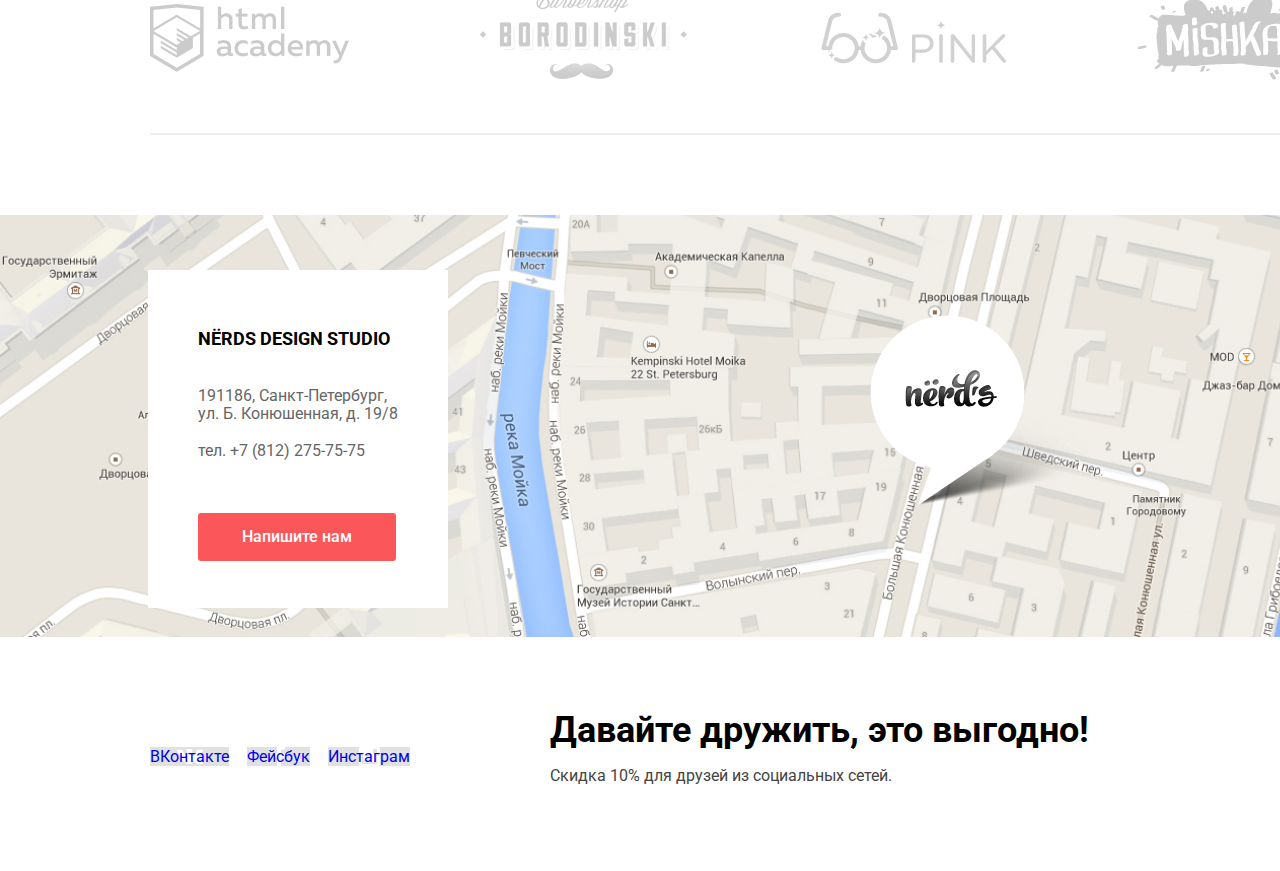
==== commit a8ce6866: "Завершаем строить сетку" ====
--- a/index.html
+++ b/index.html
@@ -52,41 +52,54 @@
 
     <section class="slides">
       <h2 class="visually-hidden">Слайды с принципами студии Нёрдс</h2>
-      <div class="slide-item">
-        <b class="slide-item__title">Долго, дорого, скрупулезно.</b>
-        <p class="slide-item__text">
-          Математически выверенный дизайн<br>
-          для вашего сайта или мобильного приложения.
-        </p>
-        <a class="slide-item__button" href="blank.html">Узнать больше</a>
+      <div class="container">
+
+        <div class="slide-item">
+          <div class="slide-item__description">
+            <b class="slide-item__title">Долго, дорого, скрупулезно.</b>
+            <p class="slide-item__text">
+              Математически выверенный дизайн<br>
+              для вашего сайта или мобильного приложения.
+            </p>
+            <a class="slide-item__button" href="blank.html">Узнать больше</a>
+          </div>
+        </div>
+
+        <div class="slide-item visually-hidden">
+          <div class="slide-item__description">
+            <b class="slide-item__title">Любим математику как никто другой</b>
+            <p class="slide-item__text">
+              Никакого креатива, только математические формулы<br>
+              для расчета идеальных пропорций
+            </p>
+            <a class="slide-item__button" href="blank.html">Узнать больше</a>
+          </div>
+        </div>
+
+        <div class="slide-item visually-hidden">
+          <div class="slide-item__description">
+            <b class="slide-item__title">Только ночь, только хардкор</b>
+            <p class="slide-item__text">
+              Работать днем, как все? Мы против этого.<br>
+              Ближе к полуночи работа только начинается.
+            </p>
+            <a class="slide-item__button" href="blank.html">Узнать больше</a>
+          </div>
+        </div>
+
+        <ul class="slides-switches">
+          <li class="slide-radio">
+            <button class="slide-radio__button" type="button">Первый слайд</button>
+          </li>
+          <li class="slide-radio">
+            <button class="slide-radio__button" type="button">Второй слайд</button>
+          </li>
+          <li class="slide-radio">
+            <button class="slide-radio__button" type="button">Третий слайд</button>
+          </li>
+        </ul>
+
       </div>
-      <div class="slide-item visually-hidden">
-        <b class="slide-item__title">Любим математику как никто другой</b>
-        <p class="slide-item__text">
-          Никакого креатива, только математические формулы<br>
-          для расчета идеальных пропорций
-        </p>
-        <a class="slide-item__button" href="blank.html">Узнать больше</a>
-      </div>
-      <div class="slide-item visually-hidden">
-        <b class="slide-item__title">Только ночь, только хардкор</b>
-        <p class="slide-item__text">
-          Работать днем, как все? Мы против этого.<br>
-          Ближе к полуночи работа только начинается.
-        </p>
-        <a class="slide-item__button" href="blank.html">Узнать больше</a>
-      </div>
-      <ul class="slides-switches">
-        <li class="slide-radio">
-          <button class="slide-radio__button" type="button">Первый слайд</button>
-        </li>
-        <li class="slide-radio">
-          <button class="slide-radio__button" type="button">Второй слайд</button>
-        </li>
-        <li class="slide-radio">
-          <button class="slide-radio__button" type="button">Третий слайд</button>
-        </li>
-      </ul>
     </section>
 
     <section class="product-section container">
@@ -110,7 +123,7 @@
       </ul>
     </section>
 
-    <div class="about-section">
+    <div class="about-section container">
       <section class="about">
         <h2 class="visually-hidden">О нас</h2>
         <b class="about__title">Мы - маленькая, но гордая дизайн-студия из Краснодара.</b>
@@ -128,8 +141,8 @@
       <section class="advantages">
         <h2 class="visually-hidden">Преимущества</h2>
         <img class="advantages-logo" src="img/logo.png" width="360" height="208" alt="Логотип дизайн-студия Нёрдс">
-        <p class="advantages-title">С 2004 года любим точность во всем:</p>
         <table class="advantages-table">
+          <caption class="advantages-title">С 2004 года любим точность во всем:</caption>
           <tr class="advantages-table__row">
             <td>146 <sup>%</sup></td>
             <td>100 <sup>%</sup></td>
@@ -144,7 +157,7 @@
       </section>
     </div>
 
-    <section class="partner-section">
+    <section class="partner-section container">
       <h2 class="visually-hidden">Наши клиенты</h2>
       <ul class="partner-list">
         <li class="partner-item">
@@ -229,16 +242,16 @@
     <h2 class="modal-title">Напишите нам</h2>
     <form class="feedback-form" action="https://echo.htmlacademy.ru/" method="POST">
       <p class="feedback-form__item">
-        <label for="feedback-name">Ваше имя:</label>
+        <label for="feedback-name">Ваше имя:</label><br>
         <input class="feedback-form__input-name" type="text" name="name" id="feedback-name" placeholder="Имя Фамилия">
       </p>
       <p class="feedback-form__item">
-        <label for="feedback-email">Ваш email:</label>
+        <label for="feedback-email">Ваш email:</label><br>
         <input class="feedback-form__input-email" type="email" name="email" id="feedback-email"
           placeholder="email@example.com">
       </p>
       <p class="feedback-form__item">
-        <label for="feedback-letter">Текст письма:</label>
+        <label for="feedback-letter">Текст письма:</label><br>
         <input class="feedback-form__input-letter" type="text" name="letter" id="feedback-letter"
           placeholder="В свободной форме">
       </p>
--- a/css/style.css
+++ b/css/style.css
@@ -13,6 +13,7 @@
   --input-border: #D7DCDE;
   --input-hover: #B4B9BB;
   --input-text: #444444;
+  --box-shadow: rgba(0, 0, 0, 0.4);
 
   --light-red: #FB565A;
   --red: #E74246;
@@ -101,9 +102,10 @@
 
 .navigation {
   display: flex;
-  flex-direction: row;
   justify-content: space-between;
   align-items: center;
+
+  margin-top: 50px;
 
   font-size: 16px;
   font-weight: 500;
@@ -114,7 +116,6 @@
 
 .site-navigation {
   display: flex;
-  flex-direction: row;
   justify-content: space-between;
 
   min-width: 440px;
@@ -163,6 +164,8 @@
 /* Slides */
 
 .slides {
+  position: relative;
+
   background-color: var(--light-gray);
 }
 
@@ -172,6 +175,16 @@
   background-color: var(--light-gray);
 }
 
+.slide-item__description {
+  display: flex;
+  flex-direction: column;
+  justify-content: flex-start;
+  align-items: flex-start;
+
+  max-width: 520px;
+  min-height: 431px;
+}
+
 .slide-item:nth-of-type(1) {
   background-image: url("../img/slide-1.png");
 }
@@ -185,6 +198,8 @@
 }
 
 .slide-item__title {
+  margin-top: 85px;
+
   font-size: 55px;
   font-weight: 500;
   line-height: 55px;
@@ -192,6 +207,8 @@
 }
 
 .slide-item__text {
+  margin-top: 28px;
+
   font-size: 16px;
   font-weight: 400;
   line-height: 24px;
@@ -199,6 +216,9 @@
 }
 
 .slide-item__button {
+  padding: 17px 54px;
+  margin-top: 42px;
+
   font-size: 16px;
   font-weight: 500;
   line-height: 18px;
@@ -206,6 +226,8 @@
   color: var(--basick-white);
   text-align: center;
   background-color: var(--light-red);
+
+  border-radius: 3px;
 }
 
 .slide-item__button:hover {
@@ -217,28 +239,42 @@
 }
 
 .slides-switches {
-  padding: 0;
-  margin: 0;
+  display: flex;
+  justify-content: space-between;
+  align-items: center;
+
+  position: absolute;
+  top: 300px;
+  left: 650px;
+
+  max-width: 88px;
+  padding: 0;
+  margin: 0;
+
   list-style: none;
 }
 
 .slide-radio__button {
   border: none;
+  background-color: transparent;
 }
 
 
 /* Product */
 
+.product-section {
+  margin-top: 80px;
+}
+
 .product-list {
   display: flex;
-  flex-direction: row;
   justify-content: space-between;
   align-items: center;
   flex-wrap: wrap;
 
   padding: 0;
   margin: 0;
-  margin-top: 80px;
+
   list-style: none;
 }
 
@@ -246,6 +282,7 @@
   display: flex;
   flex-direction: column;
   align-items: start;
+
   max-width: 300px;
   padding-top: 165px;
 }
@@ -277,8 +314,7 @@
 
 .product__text {
   padding-right: 40px;
-  margin-top: 16px;
-  margin-bottom: 33px;
+  margin-top: 28px;
 
   font-size: 16px;
   font-weight: 400;
@@ -288,6 +324,7 @@
 
 .product__button {
   padding: 16px 40px;
+  margin-top: 36px;
 
   font-size: 16px;
   font-weight: 500;
@@ -339,7 +376,24 @@
 
 /* About */
 
+.about-section {
+  display: flex;
+  justify-content: space-between;
+  align-items: center;
+
+  margin-top: 80px;
+  padding-top: 40px;
+
+  border-top: 2px solid var(--light-gray);
+}
+
+.about {
+  max-width: 660px;
+}
+
 .about__title {
+  margin: 0;
+
   font-size: 45px;
   font-weight: 500;
   line-height: 45px;
@@ -347,6 +401,8 @@
 }
 
 .about__text {
+  margin-top: 27px;
+
   font-size: 16px;
   font-weight: 400;
   line-height: 24px;
@@ -354,6 +410,8 @@
 }
 
 .order-title {
+  margin-top: 48px;
+
   font-size: 16px;
   font-weight: 700;
   line-height: 24px;
@@ -363,6 +421,7 @@
 .order-list {
   padding: 0;
   margin: 0;
+  margin-top: 35px;
   list-style: none;
 }
 
@@ -376,11 +435,23 @@
 
 /* Advantages */
 
+.advantages {
+  max-width: 360px;
+}
+
+.advantages-table {
+  max-width: 360px;
+}
+
 .advantages-title {
   font-size: 16px;
   font-weight: 700;
   line-height: 24px;
   color: var(--basic-black);
+}
+
+.advantages-table__row td {
+  width: 120px;
 }
 
 .advantages-table__row:nth-of-type(1) {
@@ -405,7 +476,21 @@
 
 /* Partner */
 
+.partner-section {
+  padding-top: 46px;
+  padding-bottom: 43px;
+  margin-top: 75px;
+  margin-bottom: 80px;
+
+  border-top: 2px solid var(--light-gray);
+  border-bottom: 2px solid var(--light-gray);
+}
+
 .partner-list {
+  display: flex;
+  justify-content: space-between;
+  align-items: center;
+
   padding: 0;
   margin: 0;
   list-style: none;
@@ -451,10 +536,15 @@
 
 .footer-contacts {
   position: absolute;
-  top: 50px;
-  left: 50px;
-
-  padding: 50px;
+  top: 55px;
+  left: 148px;
+
+  max-width: 360px;
+  max-height: 308px;
+  padding-top: 54px;
+  padding-right: 50px;
+  padding-bottom: 47px;
+  padding-left: 50px;
 
   background-color: var(--basick-white);
 }
@@ -474,8 +564,17 @@
   color: var(--text-catalog);
 }
 
+.footer-contacts__address {
+  margin-top: 33px;
+}
+
+.footer-contacts__telephone {
+  margin-top: 19px;
+}
+
 .footer-contacts__button {
   padding: 15px 44px;
+  margin-top: 37px;
 
   font-size: 16px;
   font-weight: 500;
@@ -502,7 +601,6 @@
 
 .footer-info {
   display: flex;
-  flex-direction: row;
   align-items: center;
 
   margin: 68px auto;
@@ -514,7 +612,6 @@
 
 .social-list {
   display: flex;
-  flex-direction: row;
   justify-content: space-between;
 
   width: 260px;
@@ -571,7 +668,43 @@
 
 /* modal */
 
+.modal {
+  position: absolute;
+  top: 1668px;
+  left: 307px;
+
+  width: 760px;
+  height: 434px;
+  padding-top: 72px;
+  padding-right: 100px;
+  padding-bottom: 84px;
+  padding-left: 100px;
+
+  background-color: var(--basick-white);
+  box-shadow: 0px 20px 40px var(--box-shadow);
+}
+
+.feedback-form {
+  display: flex;
+  justify-content: space-between;
+  flex-wrap: wrap;
+}
+
+.feedback-form__input-name,
+.feedback-form__input-email {
+  width: 360px;
+  min-height: 40px;
+}
+
+.feedback-form__input-letter {
+  width: 760px;
+  min-height: 100px;
+
+  margin-bottom: 47px;
+}
+
 .modal-title {
+  margin-bottom: 50px;
   font-size: 45px;
   font-weight: 700;
   line-height: auto;
@@ -604,6 +737,8 @@
 }
 
 .feedback-form__button {
+  padding: 17px 83px;
+
   font-size: 16px;
   font-weight: 500;
   line-height: 18px;
@@ -611,6 +746,7 @@
   text-align: center;
   background-color: var(--light-red);
   border: none;
+  border-radius: 3px;
 }
 
 .feedback-form__button:hover {
@@ -622,6 +758,10 @@
 }
 
 .close-button {
+  position: absolute;
+  top: 100px;
+  left: 800px;
+
   background-image: url("../img/close-cross.svg");
   background-repeat: no-repeat;
   background-position: center;
@@ -644,6 +784,8 @@
   display: grid;
   grid-template-columns: 260px 760px;
   gap: 140px;
+
+  margin-top: 61px;
 }
 
 .catalog {
@@ -655,10 +797,10 @@
 /* Catalog h1 */
 
 .catalog-title {
-  min-height: 241px;
+  min-height: 163px;
 
   margin: 0 auto;
-  padding-top: 85px;
+  padding-top: 78px;
 
   font-size: 55px;
   font-weight: 500;
@@ -723,6 +865,7 @@
 
   background-color: var(--light-gray);
   border: none;
+  border-radius: 3px;
 }
 
 .filter-button:hover {
@@ -737,14 +880,14 @@
 /* Sort */
 
 .sort {
-  display: grid;
-  grid-template-columns: 354px 272px 40px;
+  display: flex;
   align-items: center;
-  gap: 47px;
-}
-
+  justify-content: space-between;
+}
 
 .sort-title {
+  width: 160px;
+  margin-right: 220px;
   font-size: 18px;
   font-weight: 700;
   line-height: 30px;
@@ -756,6 +899,7 @@
   display: flex;
   justify-content: space-between;
 
+  width: 300px;
   padding: 0;
   margin: 0;
   list-style: none;
@@ -784,6 +928,7 @@
   display: flex;
   justify-content: space-between;
 
+  width: 40px;
   padding: 0;
   margin: 0;
   list-style: none;
@@ -815,6 +960,7 @@
 
   padding: 0;
   margin: 0;
+  margin-top: 54px;
 
   list-style: none;
 }
@@ -822,7 +968,7 @@
 /* .catalog-item {
   background-image: url("../img/browser.svg");
   background-repeat: no-repeat;
-  background-position: top;
+  background-position: top left;
 } */
 
 .catalog-item__description {
@@ -885,6 +1031,9 @@
 }
 
 .pagination-item {
+  max-width: 50px;
+  max-height: 50px;
+
   padding: 17px 20px;
   margin-right: 10px;
 
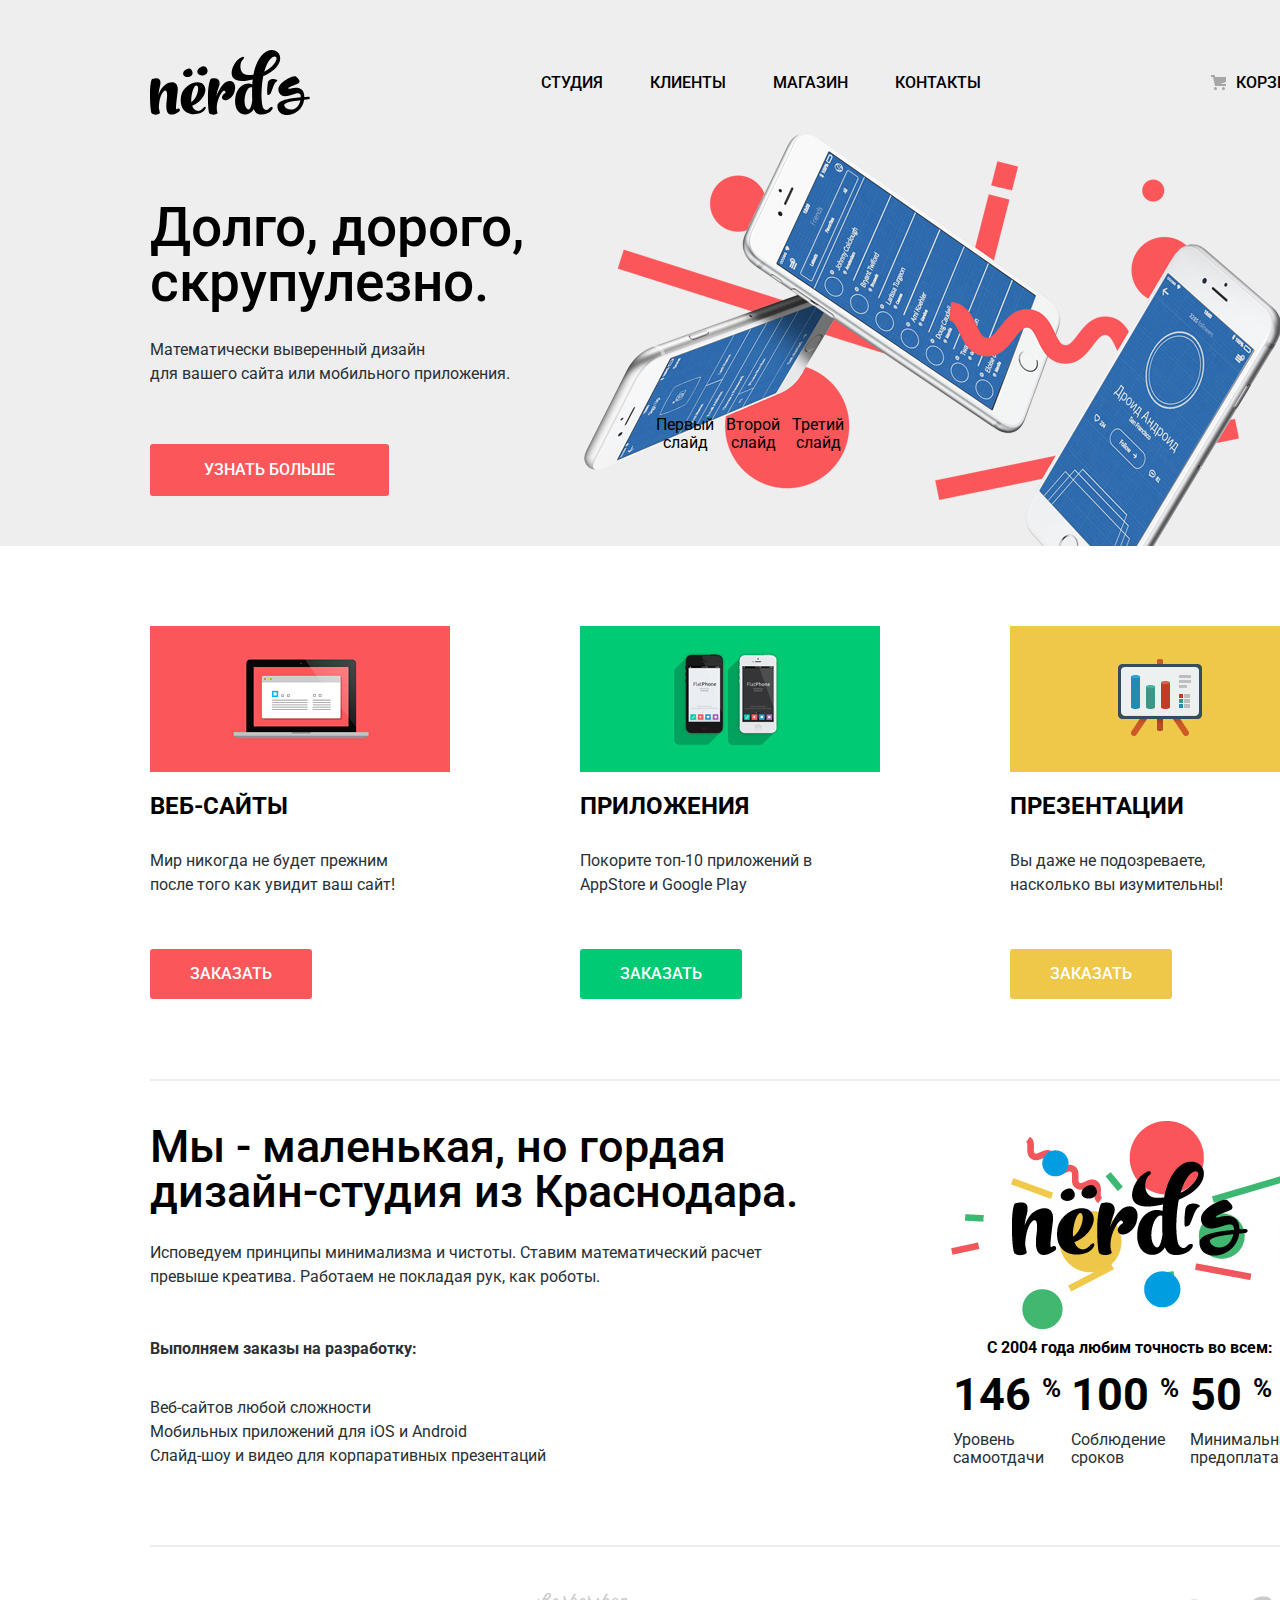
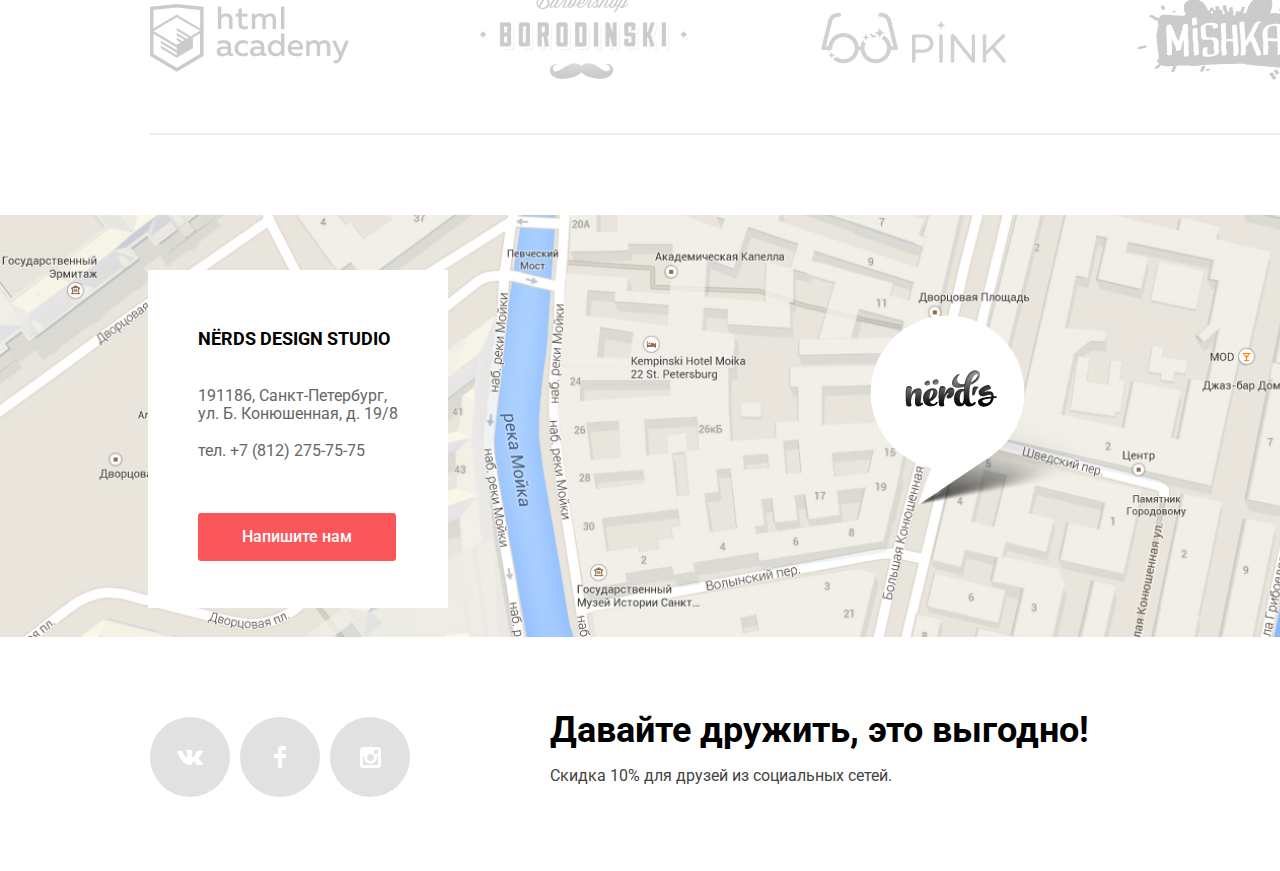
==== commit 4777f79b: "Завершаем строить сетку" ====
--- a/index.html
+++ b/index.html
@@ -213,18 +213,18 @@
         <h2 class="visually-hidden">Давайте дружить!</h2>
         <ul class="social-list">
           <li class="social-item">
-            <a class="social-item__button" href="blank.html" aria-label="Наш паблик ВКонтакте">
-              <span class="visually-hidde">ВКонтакте</span>
+            <a class="social-item__button vk" href="blank.html" aria-label="Наш паблик ВКонтакте">
+              <span class="visually-hidden">ВКонтакте</span>
             </a>
           </li>
           <li class="social-item">
-            <a class="social-item__button" href="blank.html" aria-label="Дружите с нами в Facebook">
-              <span class="visually-hidde">Фейсбук</span>
+            <a class="social-item__button fb" href="blank.html" aria-label="Дружите с нами в Facebook">
+              <span class="visually-hidden">Фейсбук</span>
             </a>
           </li>
           <li class="social-item">
-            <a class="social-item__button" href="blank.html" aria-label="Смотрите наши работы в Instagram">
-              <span class="visually-hidde">Инстаграм</span>
+            <a class="social-item__button inst" href="blank.html" aria-label="Смотрите наши работы в Instagram">
+              <span class="visually-hidden">Инстаграм</span>
             </a>
           </li>
         </ul>
--- a/css/style.css
+++ b/css/style.css
@@ -622,7 +622,16 @@
 }
 
 .social-item__button {
+  display: block;
+
+  width: 80px;
+  height: 80px;
+
   background-color: var(--icon-footer);
+  border-radius: 50%;
+
+  background-repeat: no-repeat;
+  background-position: center;
 }
 
 .social-item__button:hover {
@@ -633,22 +642,16 @@
   background-color: var(--dark-red);
 }
 
-.social-item:nth-child(1) .social-item__button {
+.vk {
   background-image: url("../img/vk-icon.svg");
-  background-repeat: no-repeat;
-  background-position: center;
-}
-
-.social-item:nth-child(2) .social-item__button {
+}
+
+.fb {
   background-image: url("../img/fb-icon.svg");
-  background-repeat: no-repeat;
-  background-position: center;
-}
-
-.social-item:nth-child(3) .social-item__button {
+}
+
+.inst {
   background-image: url("../img/insta-icon.svg");
-  background-repeat: no-repeat;
-  background-position: center;
 }
 
 .footer-promo__title {
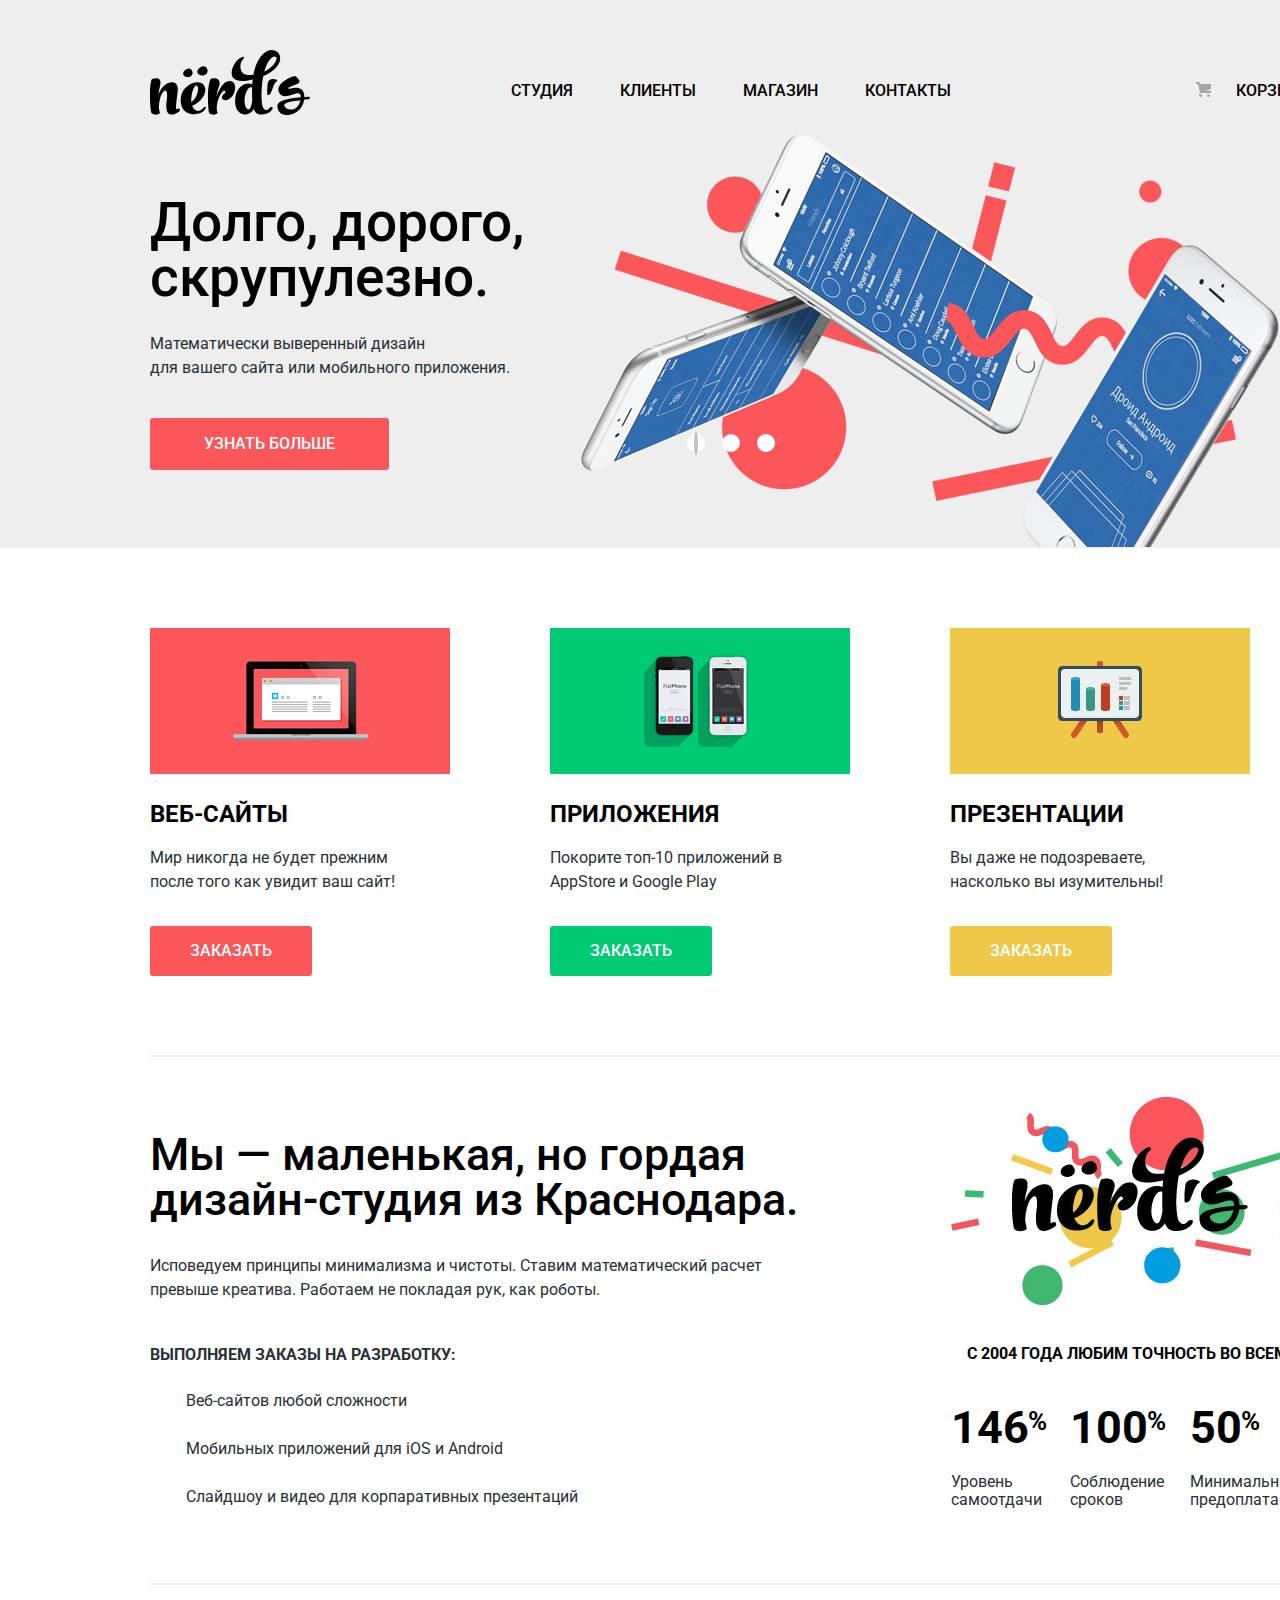
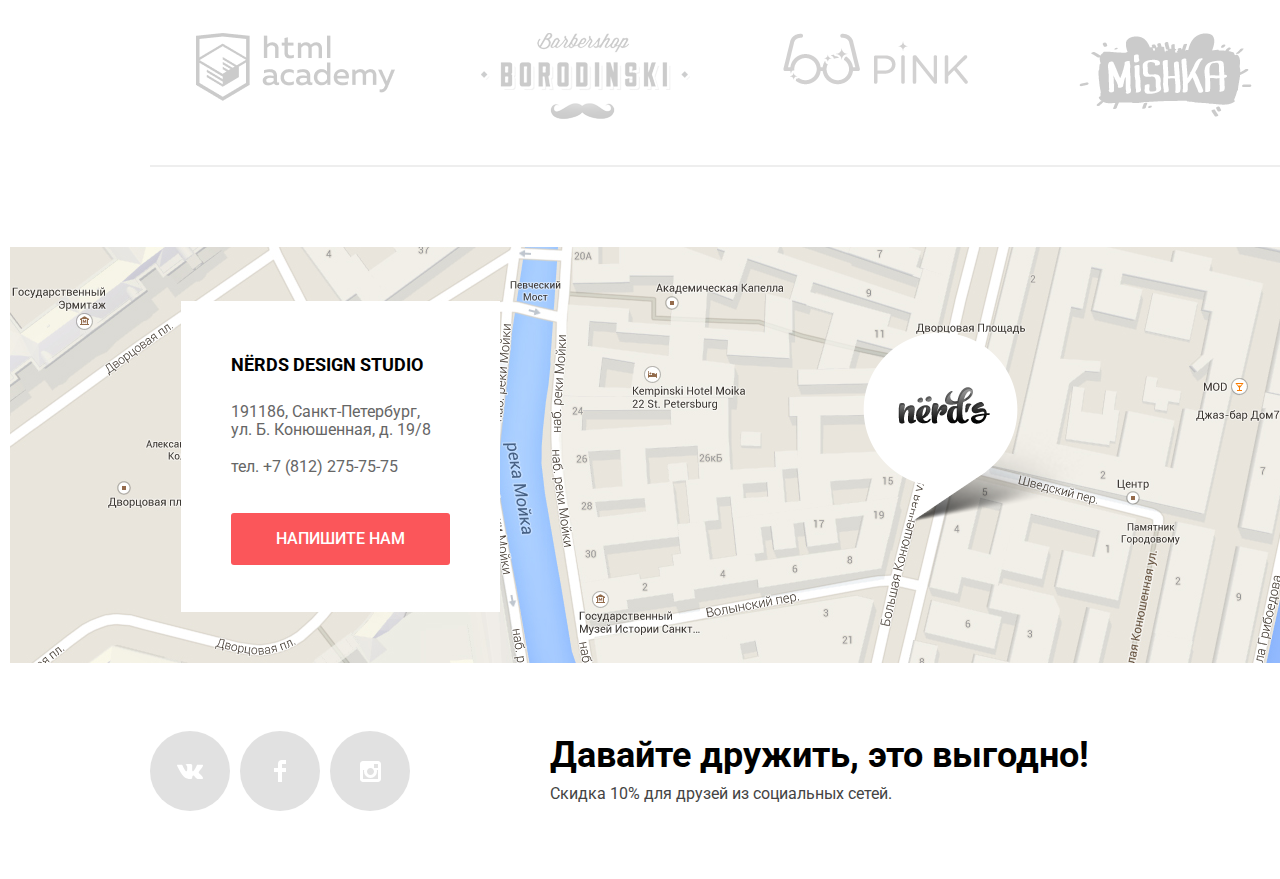
==== commit 07625f60: "Начинаем оформление декоративных элементов" ====
--- a/index.html
+++ b/index.html
@@ -50,54 +50,52 @@
   <main class="main-body">
     <h1 class="visually-hidden">Дизайн-студия Нёрдс</h1>
 
-    <section class="slides">
+    <section class="slider">
       <h2 class="visually-hidden">Слайды с принципами студии Нёрдс</h2>
-      <div class="container">
-
-        <div class="slide-item">
-          <div class="slide-item__description">
-            <b class="slide-item__title">Долго, дорого, скрупулезно.</b>
-            <p class="slide-item__text">
-              Математически выверенный дизайн<br>
-              для вашего сайта или мобильного приложения.
-            </p>
+      <div class="slides container">
+
+        <ul class="slider-list">
+          <li class="slide-item slide-current">
+            <div class="slide-item__description">
+              <b class="slide-item__title">Долго, дорого, скрупулезно.</b>
+              <p class="slide-item__text">
+                Математически выверенный дизайн<br>
+                для вашего сайта или мобильного приложения.
+              </p>
+            </div>
             <a class="slide-item__button" href="blank.html">Узнать больше</a>
-          </div>
-        </div>
-
-        <div class="slide-item visually-hidden">
-          <div class="slide-item__description">
-            <b class="slide-item__title">Любим математику как никто другой</b>
-            <p class="slide-item__text">
-              Никакого креатива, только математические формулы<br>
-              для расчета идеальных пропорций
-            </p>
+          </li>
+
+          <li class="slide-item">
+            <div class="slide-item__description">
+              <b class="slide-item__title">Любим математику как никто другой</b>
+              <p class="slide-item__text slide-item__text_br">
+                Никакого креатива, только математические формулы<br>
+                для расчета идеальных пропорций
+              </p>
+            </div>
             <a class="slide-item__button" href="blank.html">Узнать больше</a>
-          </div>
-        </div>
-
-        <div class="slide-item visually-hidden">
-          <div class="slide-item__description">
-            <b class="slide-item__title">Только ночь, только хардкор</b>
-            <p class="slide-item__text">
-              Работать днем, как все? Мы против этого.<br>
-              Ближе к полуночи работа только начинается.
-            </p>
+
+          </li>
+
+          <li class="slide-item">
+            <div class="slide-item__description">
+              <b class="slide-item__title">Только ночь, только хардкор</b>
+              <p class="slide-item__text slide-item__text_br">
+                Работать днем, как все? Мы против этого.<br>
+                Ближе к полуночи работа только начинается.
+              </p>
+            </div>
             <a class="slide-item__button" href="blank.html">Узнать больше</a>
-          </div>
-        </div>
-
-        <ul class="slides-switches">
-          <li class="slide-radio">
-            <button class="slide-radio__button" type="button">Первый слайд</button>
-          </li>
-          <li class="slide-radio">
-            <button class="slide-radio__button" type="button">Второй слайд</button>
-          </li>
-          <li class="slide-radio">
-            <button class="slide-radio__button" type="button">Третий слайд</button>
+
           </li>
         </ul>
+
+        <div class="slides-switches">
+          <button class="slide-radio current" type="button" aria-label="Первый слайд"></button>
+          <button class="slide-radio" type="button" aria-label="Второй слайд"></button>
+          <button class="slide-radio" type="button" aria-label="Третий слайд"></button>
+        </div>
 
       </div>
     </section>
@@ -126,7 +124,7 @@
     <div class="about-section container">
       <section class="about">
         <h2 class="visually-hidden">О нас</h2>
-        <b class="about__title">Мы - маленькая, но гордая дизайн-студия из Краснодара.</b>
+        <b class="about__title">Мы &mdash; маленькая, но гордая дизайн-студия из Краснодара.</b>
         <p class="about__text">Исповедуем принципы минимализма и чистоты. Ставим математический расчет превыше креатива.
           Работаем не покладая
           рук, как роботы.</p>
@@ -134,7 +132,7 @@
         <ul class="order-list">
           <li class="order-list__item">Веб-сайтов любой сложности</li>
           <li class="order-list__item">Мобильных приложений для iOS и Android</li>
-          <li class="order-list__item">Слайд-шоу и видео для корпаративных презентаций</li>
+          <li class="order-list__item">Слайдшоу и видео для корпаративных презентаций</li>
         </ul>
       </section>
 
@@ -208,33 +206,31 @@
 
     </section>
 
-    <div class="footer-info container">
-      <section class="footer-social">
-        <h2 class="visually-hidden">Давайте дружить!</h2>
-        <ul class="social-list">
-          <li class="social-item">
-            <a class="social-item__button vk" href="blank.html" aria-label="Наш паблик ВКонтакте">
-              <span class="visually-hidden">ВКонтакте</span>
-            </a>
-          </li>
-          <li class="social-item">
-            <a class="social-item__button fb" href="blank.html" aria-label="Дружите с нами в Facebook">
-              <span class="visually-hidden">Фейсбук</span>
-            </a>
-          </li>
-          <li class="social-item">
-            <a class="social-item__button inst" href="blank.html" aria-label="Смотрите наши работы в Instagram">
-              <span class="visually-hidden">Инстаграм</span>
-            </a>
-          </li>
-        </ul>
-      </section>
-
-      <section class="footer-promo">
+    <section class="footer-info container">
+      <h2 class="visually-hidden">Давайте дружить!</h2>
+      <ul class="social-list">
+        <li class="social-item">
+          <a class="social-item__button vk" href="blank.html" aria-label="Наш паблик ВКонтакте">
+            <span class="visually-hidden">ВКонтакте</span>
+          </a>
+        </li>
+        <li class="social-item">
+          <a class="social-item__button fb" href="blank.html" aria-label="Дружите с нами в Facebook">
+            <span class="visually-hidden">Фейсбук</span>
+          </a>
+        </li>
+        <li class="social-item">
+          <a class="social-item__button inst" href="blank.html" aria-label="Смотрите наши работы в Instagram">
+            <span class="visually-hidden">Инстаграм</span>
+          </a>
+        </li>
+      </ul>
+
+      <div class="footer-promo">
         <b class="footer-promo__title">Давайте дружить, это выгодно!</b>
         <p class="footer-promo__text">Скидка 10% для друзей из социальных сетей.</p>
-      </section>
-    </div>
+      </div>
+    </section>
 
   </footer>
 
@@ -257,7 +253,7 @@
       </p>
       <button class="feedback-form__button" type="submit">Отправить</button>
     </form>
-    <button class="close-button" type="button">Закрыть</button>
+    <button class="close-button" type="button" aria-label="Закрыть"></button>
   </section>
 
 </body>
--- a/css/style.css
+++ b/css/style.css
@@ -9,11 +9,18 @@
   --icon-footer: #E1E1E1;
   --icon-range: #231F20;
   --icon-border: #DBDBDB;
+  --icon-radio: #C1C1C1;
 
   --input-border: #D7DCDE;
   --input-hover: #B4B9BB;
   --input-text: #444444;
   --box-shadow: rgba(0, 0, 0, 0.4);
+  --border-color: rgba(0, 0, 0, 0.1);
+  --toggle-shadow: #cfcfcf;
+
+  --scale: #D7DCDF;
+  --scale-active: #00CA74;
+  --scale-toggle: #ababab;
 
   --light-red: #FB565A;
   --red: #E74246;
@@ -61,6 +68,8 @@
   margin: -1px;
   border: 0;
   padding: 0;
+  white-space: nowrap;
+  clip-path: inset(100%);
   clip: rect(0 0 0 0);
   overflow: hidden;
 }
@@ -102,10 +111,9 @@
 
 .navigation {
   display: flex;
-  justify-content: space-between;
-  align-items: center;
 
   margin-top: 50px;
+  margin-bottom: 9px;
 
   font-size: 16px;
   font-weight: 500;
@@ -116,22 +124,46 @@
 
 .site-navigation {
   display: flex;
+  flex-wrap: wrap;
   justify-content: space-between;
 
   min-width: 440px;
   margin: 0;
+  margin-top: 6px;
+  margin-left: 201px;
+  margin-right: 245px;
   padding: 0;
 
   list-style: none;
 }
 
 .site-navigation__link {
-  padding: 15px 0;
+  display: block;
+
+  padding-top: 20px;
+  padding-bottom: 13px;
 }
 
 .cart {
+  display: block;
+  position: relative;
+
   max-width: 160px;
-  padding-left: 25px;
+
+  padding-top: 20px;
+  padding-left: 40px;
+  margin-top: 6px;
+}
+
+.cart::before {
+  content: "";
+
+  position: absolute;
+  top: 26px;
+  left: 0;
+
+  width: 15px;
+  height: 15px;
 
   background-image: url("../img/cart-icon.svg");
   background-repeat: no-repeat;
@@ -163,15 +195,28 @@
 
 /* Slides */
 
+.slider {
+  min-height: 420px;
+  background-color: var(--light-gray);
+}
+
 .slides {
   position: relative;
-
-  background-color: var(--light-gray);
+}
+
+.slider-list {
+  padding: 0;
+  margin: 0;
+
+  list-style: none;
 }
 
 .slide-item {
+  display: none;
+  position: relative;
+
   background-repeat: no-repeat;
-  background-position: right;
+  background-position: 397px -12px;
   background-color: var(--light-gray);
 }
 
@@ -182,7 +227,11 @@
   align-items: flex-start;
 
   max-width: 520px;
-  min-height: 431px;
+  min-height: 420px;
+}
+
+.slide-current {
+  display: block;
 }
 
 .slide-item:nth-of-type(1) {
@@ -198,7 +247,7 @@
 }
 
 .slide-item__title {
-  margin-top: 85px;
+  margin-top: 67px;
 
   font-size: 55px;
   font-weight: 500;
@@ -207,7 +256,9 @@
 }
 
 .slide-item__text {
-  margin-top: 28px;
+  padding: 0;
+  margin: 0;
+  margin-top: 27px;
 
   font-size: 16px;
   font-weight: 400;
@@ -215,9 +266,16 @@
   color: var(--text-color);
 }
 
+.slide-item__text_br {
+  margin-top: 39px;
+}
+
 .slide-item__button {
+  position: absolute;
+  top: 290px;
+  left: 0;
+
   padding: 17px 54px;
-  margin-top: 42px;
 
   font-size: 16px;
   font-weight: 500;
@@ -239,24 +297,40 @@
 }
 
 .slides-switches {
+  z-index: 5;
   display: flex;
   justify-content: space-between;
-  align-items: center;
 
   position: absolute;
-  top: 300px;
-  left: 650px;
-
-  max-width: 88px;
-  padding: 0;
-  margin: 0;
-
-  list-style: none;
-}
-
-.slide-radio__button {
+  top: 306px;
+  left: 537px;
+
+  min-width: 88px;
+}
+
+.slide-radio {
+  width: 18px;
+  height: 18px;
+
+  background-color: var(--basick-white);
+
   border: none;
+  border-radius: 50%;
+
+  cursor: pointer;
+}
+
+.current::after {
+  content: "";
+
+  width: 8px;
+  height: 8px;
+
+  text-align: center;
   background-color: transparent;
+
+  border: 2px solid var(--icon-radio);
+  border-radius: 50%;
 }
 
 
@@ -267,11 +341,12 @@
 }
 
 .product-list {
-  display: flex;
+  display: grid;
+  grid-template-columns: 1fr 1fr 1fr;
   justify-content: space-between;
   align-items: center;
-  flex-wrap: wrap;
-
+
+  width: 1200px;
   padding: 0;
   margin: 0;
 
@@ -284,7 +359,7 @@
   align-items: start;
 
   max-width: 300px;
-  padding-top: 165px;
+  padding-top: 171px;
 }
 
 .product:nth-child(1) {
@@ -314,7 +389,7 @@
 
 .product__text {
   padding-right: 40px;
-  margin-top: 28px;
+  margin-top: 17px;
 
   font-size: 16px;
   font-weight: 400;
@@ -324,7 +399,7 @@
 
 .product__button {
   padding: 16px 40px;
-  margin-top: 36px;
+  margin-top: 16px;
 
   font-size: 16px;
   font-weight: 500;
@@ -377,11 +452,11 @@
 /* About */
 
 .about-section {
-  display: flex;
+  display: grid;
+  grid-template-columns: 660px 360px;
   justify-content: space-between;
-  align-items: center;
-
-  margin-top: 80px;
+
+  margin-top: 79px;
   padding-top: 40px;
 
   border-top: 2px solid var(--light-gray);
@@ -389,6 +464,7 @@
 
 .about {
   max-width: 660px;
+  margin-top: 35px;
 }
 
 .about__title {
@@ -401,7 +477,7 @@
 }
 
 .about__text {
-  margin-top: 27px;
+  margin-top: 32px;
 
   font-size: 16px;
   font-weight: 400;
@@ -410,22 +486,26 @@
 }
 
 .order-title {
-  margin-top: 48px;
+  margin-top: 41px;
 
   font-size: 16px;
   font-weight: 700;
   line-height: 24px;
   color: var(--text-color);
+  text-transform: uppercase;
 }
 
 .order-list {
   padding: 0;
   margin: 0;
-  margin-top: 35px;
+  margin-top: 22px;
   list-style: none;
 }
 
 .order-list__item {
+  padding-left: 36px;
+  padding-bottom: 24px;
+
   font-size: 16px;
   font-weight: 400;
   line-height: 24px;
@@ -441,13 +521,18 @@
 
 .advantages-table {
   max-width: 360px;
+  border-collapse: collapse;
 }
 
 .advantages-title {
+  margin-top: 30px;
+  margin-bottom: 29px;
+
   font-size: 16px;
   font-weight: 700;
   line-height: 24px;
   color: var(--basic-black);
+  text-transform: uppercase;
 }
 
 .advantages-table__row td {
@@ -462,6 +547,7 @@
 }
 
 .advantages-table__row sup {
+  margin-left: -12px;
   font-size: 26px;
   line-height: 40px;
 }
@@ -473,13 +559,16 @@
   color: var(--text-color);
 }
 
+.advantages-table__row:nth-of-type(2) td {
+  padding-top: 12px;
+}
 
 /* Partner */
 
 .partner-section {
-  padding-top: 46px;
-  padding-bottom: 43px;
-  margin-top: 75px;
+  min-height: 180px;
+
+  margin-top: 50px;
   margin-bottom: 80px;
 
   border-top: 2px solid var(--light-gray);
@@ -487,13 +576,20 @@
 }
 
 .partner-list {
+  display: grid;
+  grid-template-columns: 1fr 1fr 1fr 1fr;
+
+  padding: 0;
+  padding-top: 48px;
+  padding-bottom: 36px;
+  margin: 0;
+  list-style: none;
+}
+
+.partner-item a {
   display: flex;
-  justify-content: space-between;
+  justify-content: center;
   align-items: center;
-
-  padding: 0;
-  margin: 0;
-  list-style: none;
 }
 
 .partner-item {
@@ -513,18 +609,20 @@
 
 .footer-map {
   position: relative;
-  z-index: -1;
 }
 
 .footer-map img {
-  width: 100%;
+  display: block;
+  width: 1440px;
+  margin: 0 auto;
 }
 
 .footer-map__pointer::after {
+  z-index: 5;
   content: "";
   position: absolute;
-  top: 100px;
-  left: 870px;
+  top: 85px;
+  left: 863px;
 
   width: 231px;
   height: 190px;
@@ -536,12 +634,12 @@
 
 .footer-contacts {
   position: absolute;
-  top: 55px;
-  left: 148px;
+  top: 54px;
+  left: 181px;
 
   max-width: 360px;
   max-height: 308px;
-  padding-top: 54px;
+  padding-top: 49px;
   padding-right: 50px;
   padding-bottom: 47px;
   padding-left: 50px;
@@ -558,6 +656,7 @@
 
 .footer-contacts__address,
 .footer-contacts__telephone {
+  margin: 0;
   font-size: 16px;
   font-weight: 400;
   line-height: 18px;
@@ -565,7 +664,7 @@
 }
 
 .footer-contacts__address {
-  margin-top: 33px;
+  margin-top: 23px;
 }
 
 .footer-contacts__telephone {
@@ -573,13 +672,16 @@
 }
 
 .footer-contacts__button {
-  padding: 15px 44px;
+  width: 219px;
+
+  padding: 17px 44px;
   margin-top: 37px;
 
   font-size: 16px;
   font-weight: 500;
   line-height: 18px;
   text-align: center;
+  text-transform: uppercase;
   color: var(--basick-white);
   background-color: var(--light-red);
 
@@ -600,14 +702,14 @@
 
 
 .footer-info {
-  display: flex;
+  display: grid;
+  grid-template-columns: 260px 1fr;
+  justify-items: start;
   align-items: center;
 
-  margin: 68px auto;
-}
-
-.footer-promo {
-  margin-left: 140px;
+  min-height: 79px;
+  padding-top: 68px;
+  padding-bottom: 68px;
 }
 
 .social-list {
@@ -654,7 +756,14 @@
   background-image: url("../img/insta-icon.svg");
 }
 
+.footer-promo {
+  margin-left: 140px;
+}
+
 .footer-promo__title {
+  margin-bottom: 10px;
+
+  display: block;
   font-size: 36px;
   font-weight: 700;
   line-height: 36px;
@@ -662,6 +771,9 @@
 }
 
 .footer-promo__text {
+  padding: 0;
+  margin: 0;
+
   font-size: 16px;
   font-weight: 400;
   line-height: 22px;
@@ -672,9 +784,10 @@
 /* modal */
 
 .modal {
+  z-index: 10;
   position: absolute;
-  top: 1668px;
-  left: 307px;
+  top: 1707px;
+  left: 281px;
 
   width: 760px;
   height: 434px;
@@ -693,21 +806,32 @@
   flex-wrap: wrap;
 }
 
+.feedback-form__item input {
+  box-sizing: border-box;
+}
+
 .feedback-form__input-name,
 .feedback-form__input-email {
+  padding-left: 13px;
+  margin-top: 8px;
   width: 360px;
-  min-height: 40px;
+  min-height: 48px;
 }
 
 .feedback-form__input-letter {
-  width: 760px;
-  min-height: 100px;
-
-  margin-bottom: 47px;
+  width: 761px;
+  margin-top: 6px;
+  margin-bottom: 30px;
+  padding-top: 13px;
+  padding-left: 13px;
+  padding-bottom: 84px;
 }
 
 .modal-title {
-  margin-bottom: 50px;
+  padding: 0;
+  margin: 0;
+  margin-top: 6px;
+  margin-bottom: 31px;
   font-size: 45px;
   font-weight: 700;
   line-height: auto;
@@ -747,6 +871,7 @@
   line-height: 18px;
   color: var(--basick-white);
   text-align: center;
+  text-transform: uppercase;
   background-color: var(--light-red);
   border: none;
   border-radius: 3px;
@@ -762,8 +887,11 @@
 
 .close-button {
   position: absolute;
-  top: 100px;
-  left: 800px;
+  top: 77px;
+  left: 848px;
+
+  width: 21px;
+  height: 21px;
 
   background-image: url("../img/close-cross.svg");
   background-repeat: no-repeat;
@@ -785,10 +913,11 @@
 
 .catalog-container {
   display: grid;
-  grid-template-columns: 260px 760px;
+  grid-template-columns: 260px 1fr;
+  align-content: start;
   gap: 140px;
 
-  margin-top: 61px;
+  margin-top: 56px;
 }
 
 .catalog {
@@ -803,18 +932,25 @@
   min-height: 163px;
 
   margin: 0 auto;
-  padding-top: 78px;
+  padding-top: 63px;
+  padding-left: 388px;
+
 
   font-size: 55px;
   font-weight: 500;
   line-height: 55px;
-  text-align: center;
   color: var(--basic-black);
   background-color: var(--light-gray);
 }
 
 
 /* Filter */
+
+.filter fieldset {
+  padding: 0;
+  margin: 0;
+  border: none;
+}
 
 .filter legend {
   font-size: 18px;
@@ -825,7 +961,79 @@
   color: var(--basic-black);
 }
 
-.cost label {
+/* фильтр по стоимости */
+
+.cost-title {
+  margin-bottom: 47px;
+}
+
+.cost-scale {
+  position: relative;
+  height: 41px;
+  margin-bottom: 14px;
+  padding-top: 39px;
+  padding-right: 20px;
+  padding-left: 20px;
+
+  background-color: var(--light-gray);
+  border-radius: 3px;
+}
+
+.cost-scale__level {
+  height: 2px;
+  background-color: var(--scale);
+}
+
+.cost-scale__bar {
+  width: 70%;
+  height: 2px;
+  background-color: var(--scale-active);
+}
+
+.cost-scale__toggle {
+  position: absolute;
+  top: 31px;
+  left: 0;
+  width: 4px;
+  height: 4px;
+  padding: 0;
+  border: 8px solid var(--basick-white);
+  background-color: var(--scale-toggle);
+  border-radius: 50%;
+  box-shadow: 0 2px 1px 0 var(--toggle-shadow);
+  cursor: pointer;
+}
+
+.cost-scale__toggle.min {
+  left: 18px;
+}
+
+.cost-scale__toggle.max {
+  left: 160px;
+}
+
+.cost-controls {
+  display: flex;
+  justify-content: space-between;
+
+}
+
+.filter .cost {
+  margin-bottom: 55px;
+}
+
+.cost-input {
+  width: 60px;
+  padding: 10px;
+  margin-left: 8px;
+  text-align: center;
+
+  background-color: var(--light-gray);
+  border: none;
+  border-radius: 3px;
+}
+
+.cost-label {
   font-size: 16px;
   font-weight: 400;
   line-height: 22px;
@@ -834,6 +1042,20 @@
   color: var(--text-color);
 }
 
+/* фильтр по сетки */
+
+.filter .grid {
+  margin-bottom: 28px;
+}
+
+.grid-title {
+  margin-bottom: 13px;
+}
+
+.grid-radio {
+  margin-bottom: 16px;
+}
+
 .grid label,
 .features label {
   font-size: 16px;
@@ -849,15 +1071,113 @@
   list-style: none;
 }
 
+.grid-radio__label {
+  padding-left: 37px;
+}
+
+.grid-radio__input {
+  position: absolute;
+  -webkit-appearance: none;
+  -moz-appearance: none;
+  appearance: none;
+}
+
+/* покой */
+.grid-radio__image {
+  position: absolute;
+
+  width: 25px;
+  height: 25px;
+  margin-left: -36px;
+
+  background-image: url(../img/radio-off.svg);
+  opacity: 0.4;
+}
+
+/* наведение */
+.grid-radio__input:focus+.grid-radio__image {
+  opacity: 1;
+}
+
+.grid-radio__input:hover+.grid-radio__image {
+  opacity: 1;
+}
+
+/* выбран */
+.grid-radio__input:checked+.grid-radio__image {
+  background-image: url(../img/radio-on.svg);
+}
+
+/* заблокирован */
+.grid-radio__input:disabled+.grid-radio__image {
+  opacity: 0.1;
+}
+
+/* фильтр особенности */
+
+.filter .features {
+  margin-bottom: 31px;
+}
+
 .features-list {
   padding: 0;
   margin: 0;
   list-style: none;
 }
+
+.features-title {
+  margin-bottom: 14px;
+}
+
+.features-checkbox {
+  margin-bottom: 16px;
+}
+
+.features-checkbox__label {
+  padding-left: 36px;
+}
+
+.features-checkbox__input {
+  position: absolute;
+  -webkit-appearance: none;
+  -moz-appearance: none;
+  appearance: none;
+}
+
+/* покой */
+.features-checkbox__image {
+  position: absolute;
+
+  width: 23px;
+  height: 23px;
+  margin-left: -35px;
+
+  background-image: url(../img/checkbox-off.svg);
+  opacity: 0.4;
+}
+
+/* наведение */
+.features-checkbox__input:focus+.features-checkbox__image {
+  opacity: 1;
+}
+
+.features-checkbox__input:hover+.features-checkbox__image {
+  opacity: 1;
+}
+
+/* выбран */
+.features-checkbox__input:checked+.features-checkbox__image {
+  background-image: url(../img/checkbox-on.svg);
+}
+
+/* заблокирован */
+.features-checkbox__input:disabled+.features-checkbox__image {
+  opacity: 0.1;
+}
+
 
 .filter-button {
   padding: 17px 88px;
-  margin-top: 33px;
 
   font-size: 16px;
   font-weight: 500;
@@ -884,12 +1204,12 @@
 
 .sort {
   display: flex;
-  align-items: center;
   justify-content: space-between;
 }
 
 .sort-title {
   width: 160px;
+  margin: 0;
   margin-right: 220px;
   font-size: 18px;
   font-weight: 700;
@@ -900,7 +1220,6 @@
 
 .breadcrumbs-list {
   display: flex;
-  justify-content: space-between;
 
   width: 300px;
   padding: 0;
@@ -910,6 +1229,10 @@
 
 .breadcrumbs-item a,
 .breadcrumbs-item a:visited {
+  display: block;
+  margin-top: 6px;
+  margin-right: 26px;
+
   font-size: 14px;
   font-weight: 400;
   line-height: 18px;
@@ -963,22 +1286,58 @@
 
   padding: 0;
   margin: 0;
-  margin-top: 54px;
+  margin-top: 48px;
 
   list-style: none;
 }
 
-/* .catalog-item {
+.catalog-item img {
+  z-index: 0;
+  width: 358px;
+  height: 578px;
+}
+
+.catalog-item {
+  z-index: 1;
+  position: relative;
+
+  height: 620px;
+  padding-top: 40px;
+
   background-image: url("../img/browser.svg");
   background-repeat: no-repeat;
-  background-position: top left;
-} */
+  background-position: top center;
+
+  border: 1px solid var(--border-color);
+  box-sizing: border-box;
+  border-radius: 5px;
+}
+
+.catalog-item:hover .catalog-item__description {
+  display: flex;
+}
 
 .catalog-item__description {
+  display: none;
+  flex-direction: column;
+  align-items: center;
+
+  position: absolute;
+  top: 390px;
+  left: 0;
+
+  width: 360px;
+  height: 231px;
+
   background-color: var(--light-gray);
 }
 
 .catalog-item__title {
+  display: block;
+
+  margin-top: 25px;
+  margin-bottom: 11px;
+
   font-size: 18px;
   font-weight: 700;
   line-height: 30px;
@@ -997,19 +1356,27 @@
 }
 
 .catalog-item__text {
+  padding: 0;
+  margin: 0;
+  margin-bottom: 33px;
+
   font-size: 16px;
   font-weight: 400;
   line-height: 18px;
+  text-align: center;
   color: var(--text-catalog);
 }
 
 .catalog-item__button {
+  padding: 17px 72px;
   font-size: 16px;
   font-weight: 500;
   line-height: 18px;
   text-align: center;
   color: var(--basick-white);
   background-color: var(--light-red);
+
+  border-radius: 3px;
 }
 
 .catalog-item__button:hover {
@@ -1027,33 +1394,38 @@
   display: flex;
   align-items: center;
 
-  min-height: 164px;
-  padding: 0;
-  margin: 0;
+  padding: 0;
+  margin: 0;
+  margin-top: 55px;
+  margin-bottom: 59px;
   list-style: none;
 }
 
 .pagination-item {
-  max-width: 50px;
-  max-height: 50px;
-
-  padding: 17px 20px;
-  margin-right: 10px;
+  margin-right: 11px;
 
   background-color: var(--light-gray);
   border-radius: 3px;
 }
 
 .pagination-item a {
+  display: inline-block;
+
+  height: 50px;
+  min-width: 50px;
+
   font-size: 16px;
   font-weight: 500;
-  line-height: 18px;
+  line-height: 50px;
   text-align: center;
+  vertical-align: middle;
   color: var(--basic-black);
 }
 
 .pagination-item:last-child {
-  padding: 17px 77px;
+  min-width: 260px;
+  text-align: center;
+  text-transform: uppercase;
 }
 
 .pagination-item:hover {
@@ -1064,8 +1436,8 @@
   background-color: var(--dark-gray);
 }
 
-.active-list {
+/* .active-list {
   background-color: transparent;
   border: 3px solid var(--icon-border);
   border-radius: 3px;
-}
+} */
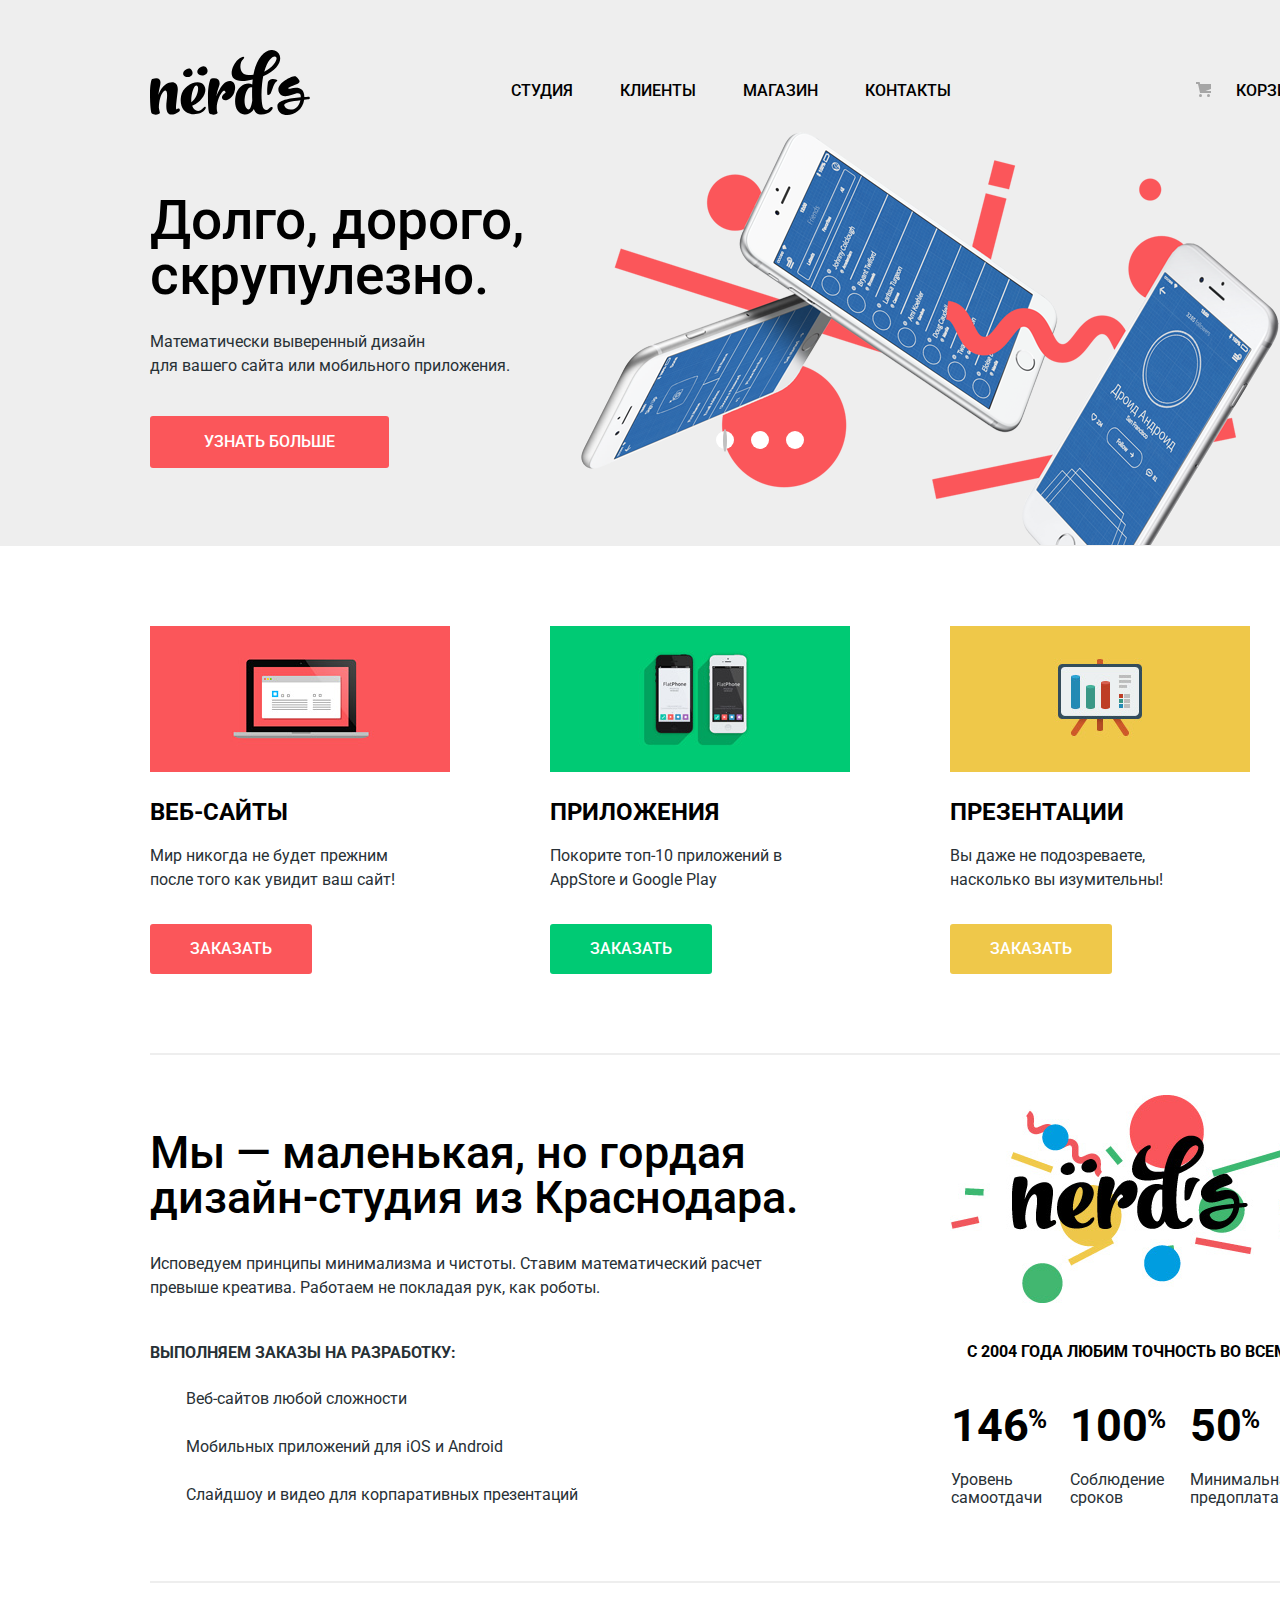
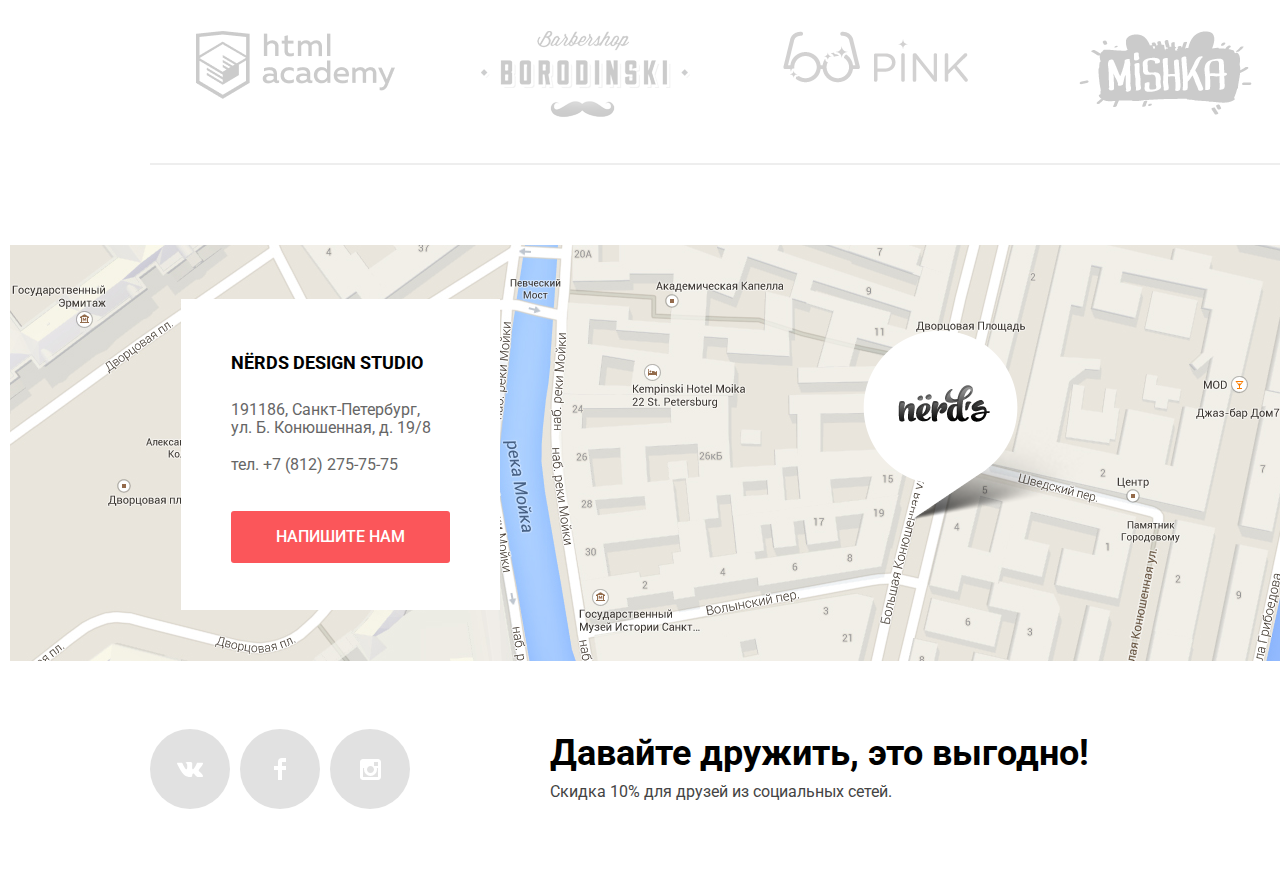
==== commit 99a7bcbc: "Начинаем оформление декоративных элементов" ====
--- a/index.html
+++ b/index.html
@@ -15,8 +15,7 @@
 <body class="page-body">
   <header class="main-header">
     <nav class="navigation container">
-
-      <a class="header-logo" aria-label="Главная страница сайта Нёрдс">
+      <a class="header-logo">
         <svg xmlns="http://www.w3.org/2000/svg" width="160" height="65" viewBox="0 0 160 65">
           <path
             d="M157.936 49.374c-1.235.161-2.523.271-3.757.377v.056c-2.415 17.364-26.188 20.231-26.779 6.599-.269-6.167 11.593-7.95 23.398-9.088.429-11.09-15.901 5.667-21.608-4.601-5.019-9.025 14.632-17.938 16.728-16.102 6.438 5.636 3.404 6.618-1.379 8.335-9.49 3.41-5.791 4.107-4.511 3.726 7.569-2.253 14.366-1.04 14.312 8.317 1.288-.107 2.522-.163 3.757-.271 2.306-.215 2.467 2.435-.161 2.652zm-7.514.756c-9.124 1.028-17.013 2.436-16.153 5.355 1.716 5.573 13.577 6.818 16.153-5.355zM117.678 44.918c-.682-.037-.703-6.038.112-11.688 1.005-6.951 11.935-3.357 9.093-1.906-2.975 1.52-4.429 8.718-6.266 12.087-.635 1.161-2.605 1.526-2.939 1.507zM42.105 21.002c2.376 4.866-4.937 8.171-8.292 4.521-1.398-1.555-.755-4.56 2.636-6.193 1.697-.836 4.073-1.596 5.656 1.672zM57.062 18.861c2.585 5.297-5.38 8.896-9.031 4.922-1.522-1.695-.823-4.963 2.873-6.742 1.846-.911 4.432-1.736 6.158 1.82zM28.883 61.666c-7.919 5.338-14.219 4.159-12.212-10.848 1.45-10.904-.948-11.521-3.122-9.442-2.845 2.697-4.628 9.723-4.684 16.412a50.98 50.98 0 0 0 1.004 4.776c.334 1.63-4.907 3.315-7.974 1.011C.837 62.79 0 54.865 0 44.131c0-8.824 1.171-14.895 2.23-15.175 8.029-2.191 9.312 1.348 7.583 7.981a47.637 47.637 0 0 0-1.395 7.924c1.673-4.664 4.071-8.485 6.803-10.173 7.416-4.664 13.605-2.473 12.434 6.801-2.007 16.58-2.174 18.827-.39 17.535 2.231-1.574 3.68 1.238 1.618 2.642zM54.982 59.59c-2.175 3.484-7.806 5.171-13.216 4.552-7.75-.843-12.545-7.756-10.705-18.097 2.008-11.185 18.065-18.322 23.196-10.341 3.735 5.789-2.175 16.017-11.597 19.783l-.502.168c1.951 5.171 6.579 7.476 11.039 2.36 2.119-2.36 3.624-1.348 1.785 1.575zm-13.605-7.418c5.855-4.159 7.806-13.32 6.189-15.905-1.728-2.697-5.074 1.517-6.245 11.746-.111 1.461-.111 2.865.056 4.159zM83.091 44.992c-1.597 2.507-3.903 4.384-5.966 5.059-2.398.73-5.185.056-5.185-2.698 0-1.011.892-3.372 3.624-4.721-.168-1.911-1.394-2.417-2.286-1.686-3.345 2.586-7.417 12.25-6.356 19.221.055.168.055.337.055.506.168.617.335 1.237.558 1.854.557 1.574-4.907 3.316-7.973.956-1.059-.788-1.617-6.97-1.617-17.704 0-8.824 1.951-16.636 3.011-16.917 6.412-1.743 10.147 1.292 8.14 7.249-1.171 3.373-2.23 6.801-2.843 10.399 2.453-6.688 6.523-12.872 9.812-14.501 5.856-2.923 10.092.956 8.867 7.813-.056.11-.112.393-.112.449-.056.562-.566 2.302-.39 1.741-.516 1.645-.892 2.277-1.339 2.98z" />
@@ -24,7 +23,6 @@
             d="M113.207 26.161a86.988 86.988 0 0 0-1.115 7.531c-1.059 10.06-.612 18.996.613 22.986.726 2.137 3.457 4.946 6.078 2.023 2.843-3.203 5.967-1.349 2.174 2.416-2.34 2.305-6.689 3.878-11.039 3.428-3.123-.393-5.018-2.415-6.134-5.505-.444.898-.947 1.685-1.56 2.302-2.119 2.193-4.685 3.43-7.974 3.092-6.637-.73-10.538-7.923-8.699-18.153 1.952-10.791 11.319-14.725 16.728-11.857.112-1.349.223-2.699.335-4.104.055-.281.055-.562.11-.843a96.962 96.962 0 0 1-4.962.956C73.787 34.423 82.04 14.864 87.894 9.75c6.636-5.733 7.36-1.855 5.297-.562-3.68 2.36-5.297 15.905 5.241 15.905 1.729 0 3.346-.112 4.962-.281C106.685 6.49 116.665-2.391 124.75.532c8.976 3.26 8.029 17.535-11.543 25.629zm-10.928 24.393c-.224-3.542-.224-7.532-.167-11.636 0-.506.056-1.011.056-1.461-3.346-1.518-6.635 3.653-7.473 10.792-.946 8.373 2.788 12.813 4.908 10.791 1.617-1.631 2.453-6.803 2.676-8.486zm24.086-43.165c-1.784-2.642-8.307.562-12.098 14.332 9.535-4.554 13.326-12.422 12.098-14.332z" />
         </svg>
       </a>
-
       <ul class="site-navigation">
         <li class="site-navigation__item">
           <a class="site-navigation__link" href="blank.html">Студия</a>
@@ -39,11 +37,9 @@
           <a class="site-navigation__link" href="blank.html">Контакты</a>
         </li>
       </ul>
-
       <div class="cart">
         <a href="blank.html">Корзина</a>
       </div>
-
     </nav>
   </header>
 
@@ -52,71 +48,62 @@
 
     <section class="slider">
       <h2 class="visually-hidden">Слайды с принципами студии Нёрдс</h2>
-      <div class="slides container">
-
-        <ul class="slider-list">
-          <li class="slide-item slide-current">
-            <div class="slide-item__description">
-              <b class="slide-item__title">Долго, дорого, скрупулезно.</b>
-              <p class="slide-item__text">
-                Математически выверенный дизайн<br>
-                для вашего сайта или мобильного приложения.
-              </p>
-            </div>
-            <a class="slide-item__button" href="blank.html">Узнать больше</a>
-          </li>
-
-          <li class="slide-item">
-            <div class="slide-item__description">
-              <b class="slide-item__title">Любим математику как никто другой</b>
-              <p class="slide-item__text slide-item__text_br">
-                Никакого креатива, только математические формулы<br>
-                для расчета идеальных пропорций
-              </p>
-            </div>
-            <a class="slide-item__button" href="blank.html">Узнать больше</a>
-
-          </li>
-
-          <li class="slide-item">
-            <div class="slide-item__description">
-              <b class="slide-item__title">Только ночь, только хардкор</b>
-              <p class="slide-item__text slide-item__text_br">
-                Работать днем, как все? Мы против этого.<br>
-                Ближе к полуночи работа только начинается.
-              </p>
-            </div>
-            <a class="slide-item__button" href="blank.html">Узнать больше</a>
-
-          </li>
-        </ul>
-
-        <div class="slides-switches">
-          <button class="slide-radio current" type="button" aria-label="Первый слайд"></button>
-          <button class="slide-radio" type="button" aria-label="Второй слайд"></button>
-          <button class="slide-radio" type="button" aria-label="Третий слайд"></button>
-        </div>
-
+      <ul class="slider__list container">
+        <li class="slider__item slider__item_first slider__item_current">
+          <div class="slider__description">
+            <b class="slider__title">Долго, дорого, скрупулезно.</b>
+            <p class="slider__text">
+              Математически выверенный дизайн<br>
+              для вашего сайта или мобильного приложения.
+            </p>
+          </div>
+          <a class="slider__button" href="blank.html">Узнать больше</a>
+        </li>
+        <li class="slider__item slider__item_second">
+          <div class="slider__description">
+            <b class="slider__title">Любим математику как никто другой</b>
+            <p class="slider__text slider__text_br">
+              Никакого креатива, только математические формулы<br>
+              для расчета идеальных пропорций
+            </p>
+          </div>
+          <a class="slider__button" href="blank.html">Узнать больше</a>
+        </li>
+        <li class="slider__item slider__item_third">
+          <div class="slider__description">
+            <b class="slider__title">Только ночь, только хардкор</b>
+            <p class="slider__text slider__text_br">
+              Работать днем, как все? Мы против этого.<br>
+              Ближе к полуночи работа только начинается.
+            </p>
+          </div>
+          <a class="slider__button" href="blank.html">Узнать больше</a>
+        </li>
+      </ul>
+      <div class="slider__switches">
+        <button class="slider__radio slider__radio_current" type="button" aria-label="Первый слайд"></button>
+        <button class="slider__radio" type="button" aria-label="Второй слайд"></button>
+        <button class="slider__radio" type="button" aria-label="Третий слайд"></button>
       </div>
     </section>
 
     <section class="product-section container">
       <h2 class="visually-hidden">Мы создаем</h2>
-      <ul class="product-list">
-        <li class="product">
+      <ul class="product">
+        <li class="product__item product__item_first">
           <h3 class="product__title">Веб-сайты</h3>
           <p class="product__text">Мир никогда не будет прежним после того как увидит ваш сайт!</p>
-          <a class="product__button" href="blank.html">Заказать</a>
-        </li>
-        <li class="product">
+          <a class="product__button product__button_red" href="blank.html">Заказать</a>
+        </li>
+        <li class="product__item product__item_second">
           <h3 class="product__title">Приложения</h3>
           <p class="product__text">Покорите топ-10 приложений в AppStore и Google Play</p>
-          <a class="product__button" href="blank.html">Заказать</a>
-        </li>
-        <li class="product">
+          <a class="product__button product__button_green" href="blank.html">Заказать</a>
+        </li>
+        <li class="product__item product__item_third">
           <h3 class="product__title">Презентации</h3>
           <p class="product__text">Вы даже не подозреваете, насколько вы изумительны!</p>
-          <a class="product__button" href="blank.html">Заказать</a>
+          <a class="product__button product__button_yellow" href="blank.html">Заказать</a>
         </li>
       </ul>
     </section>
@@ -128,25 +115,25 @@
         <p class="about__text">Исповедуем принципы минимализма и чистоты. Ставим математический расчет превыше креатива.
           Работаем не покладая
           рук, как роботы.</p>
-        <p class="order-title">Выполняем заказы на разработку:</p>
-        <ul class="order-list">
-          <li class="order-list__item">Веб-сайтов любой сложности</li>
-          <li class="order-list__item">Мобильных приложений для iOS и Android</li>
-          <li class="order-list__item">Слайдшоу и видео для корпаративных презентаций</li>
+        <p class="about__order">Выполняем заказы на разработку:</p>
+        <ul class="about__list">
+          <li class="about__item">Веб-сайтов любой сложности</li>
+          <li class="about__item">Мобильных приложений для iOS и Android</li>
+          <li class="about__item">Слайдшоу и видео для корпаративных презентаций</li>
         </ul>
       </section>
 
       <section class="advantages">
         <h2 class="visually-hidden">Преимущества</h2>
-        <img class="advantages-logo" src="img/logo.png" width="360" height="208" alt="Логотип дизайн-студия Нёрдс">
-        <table class="advantages-table">
-          <caption class="advantages-title">С 2004 года любим точность во всем:</caption>
-          <tr class="advantages-table__row">
+        <img class="advantages__logo" src="img/logo.png" width="360" height="208" alt="Логотип дизайн-студия Нёрдс">
+        <table class="advantages__table">
+          <caption class="advantages__title">С 2004 года любим точность во всем:</caption>
+          <tr class="advantages__row">
             <td>146 <sup>%</sup></td>
             <td>100 <sup>%</sup></td>
             <td>50 <sup>%</sup></td>
           </tr>
-          <tr class="advantages-table__row">
+          <tr class="advantages__row">
             <td>Уровень самоотдачи</td>
             <td>Соблюдение сроков</td>
             <td>Минимальная предоплата</td>
@@ -155,43 +142,37 @@
       </section>
     </div>
 
-    <section class="partner-section container">
+    <section class="partner container">
       <h2 class="visually-hidden">Наши клиенты</h2>
-      <ul class="partner-list">
-        <li class="partner-item">
+      <ul class="partner__list">
+        <li class="partner__item">
           <a href="https://htmlacademy.ru/intensive/htmlcss" aria-label="html academy">
             <img src="img/academy-logo.png" width="199" height="68" alt="Логотип html academy">
           </a>
         </li>
-        <li class="partner-item">
+        <li class="partner__item">
           <a href="blank.html" aria-label="barbershop">
             <img src="img/barbershop-logo.png" width="209" height="90" alt="Логотип barbershop">
           </a>
         </li>
-        <li class="partner-item">
+        <li class="partner__item">
           <a href="blank.html" aria-label="pink">
             <img src="img/pink-logo.png" width="185" height="52" alt="Логитип pink">
           </a>
         </li>
-        <li class="partner-item">
+        <li class="partner__item">
           <a href="blank.html" aria-label="mishka">
             <img src="img/mishka-logo.png" width="173" height="84" alt="Логотип mishka">
           </a>
         </li>
       </ul>
     </section>
-
   </main>
 
   <footer class="main-footer">
-
-
     <section class="footer-map">
       <h2 class="visually-hidden">Как нас найти</h2>
-      <img src="img/map.png" width="1440" height="416" alt="Карта с адресом Нёрдс">
-      <div class="footer-map__pointer">
-        <span class="visually-hidden">Указатель адреса на карте</span>
-      </div>
+      <img src="img/map.png" width="1440" height="416" alt="город Санкт-Петербург, ул. Б. Конюшенная, д. 19/8">
 
       <section class="footer-contacts">
         <h2 class="visually-hidden">Контакты</h2>
@@ -200,42 +181,34 @@
           191186, Санкт-Петербург,<br>
           ул. Б. Конюшенная, д. 19/8
         </p>
-        <p class="footer-contacts__telephone">тел. +7 (812) 275-75-75</p>
-        <button class="footer-contacts__button" type="button">Напишите нам</button>
+        <a class="footer-contacts__telephone" href="tel:+7(812)275-75-75">тел. +7 (812) 275-75-75</a>
+        <a class="footer-contacts__button" type="button">Напишите нам</a>
       </section>
-
     </section>
 
     <section class="footer-info container">
       <h2 class="visually-hidden">Давайте дружить!</h2>
-      <ul class="social-list">
-        <li class="social-item">
-          <a class="social-item__button vk" href="blank.html" aria-label="Наш паблик ВКонтакте">
-            <span class="visually-hidden">ВКонтакте</span>
-          </a>
-        </li>
-        <li class="social-item">
-          <a class="social-item__button fb" href="blank.html" aria-label="Дружите с нами в Facebook">
-            <span class="visually-hidden">Фейсбук</span>
-          </a>
-        </li>
-        <li class="social-item">
-          <a class="social-item__button inst" href="blank.html" aria-label="Смотрите наши работы в Instagram">
-            <span class="visually-hidden">Инстаграм</span>
-          </a>
-        </li>
-      </ul>
-
+      <ul class="social">
+        <li class="social__item">
+          <a class="social__button social__button_vk" href="blank.html" aria-label="Наш паблик ВКонтакте"></a>
+        </li>
+        <li class="social__item">
+          <a class="social__button social__button_fb" href="blank.html" aria-label="Дружите с нами в Facebook"></a>
+        </li>
+        <li class="social__item">
+          <a class="social__button social__button_inst" href="blank.html"
+            aria-label="Смотрите наши работы в Instagram"></a>
+        </li>
+      </ul>
       <div class="footer-promo">
         <b class="footer-promo__title">Давайте дружить, это выгодно!</b>
         <p class="footer-promo__text">Скидка 10% для друзей из социальных сетей.</p>
       </div>
     </section>
-
   </footer>
 
   <section class="modal visually-hidden">
-    <h2 class="modal-title">Напишите нам</h2>
+    <h2 class="modal__title">Напишите нам</h2>
     <form class="feedback-form" action="https://echo.htmlacademy.ru/" method="POST">
       <p class="feedback-form__item">
         <label for="feedback-name">Ваше имя:</label><br>
@@ -255,7 +228,6 @@
     </form>
     <button class="close-button" type="button" aria-label="Закрыть"></button>
   </section>
-
 </body>
 
 </html>
--- a/css/style.css
+++ b/css/style.css
@@ -39,14 +39,11 @@
   --dark-gray: #D5D5D5;
 }
 
-
-/* Общие стили */
-
 body {
   min-width: 1460px;
   margin: 0;
   padding: 0;
-  font-family: 'Roboto', Arial, sans-serif;
+  font-family: "Roboto", Arial, sans-serif;
   font-size: 16px;
   line-height: 24px;
   color: var(--text-color);
@@ -73,9 +70,6 @@
   clip: rect(0 0 0 0);
   overflow: hidden;
 }
-
-
-/* Grid index */
 
 .page {
   height: 100%;
@@ -93,9 +87,6 @@
   margin: 0 auto;
 }
 
-
-/* header */
-
 .main-header {
   background-color: var(--light-gray);
 }
@@ -111,10 +102,8 @@
 
 .navigation {
   display: flex;
-
   margin-top: 50px;
-  margin-bottom: 9px;
-
+  margin-bottom: 7px;
   font-size: 16px;
   font-weight: 500;
   line-height: 30px;
@@ -126,20 +115,17 @@
   display: flex;
   flex-wrap: wrap;
   justify-content: space-between;
-
   min-width: 440px;
   margin: 0;
   margin-top: 6px;
   margin-left: 201px;
   margin-right: 245px;
   padding: 0;
-
   list-style: none;
 }
 
 .site-navigation__link {
   display: block;
-
   padding-top: 20px;
   padding-bottom: 13px;
 }
@@ -147,9 +133,7 @@
 .cart {
   display: block;
   position: relative;
-
   max-width: 160px;
-
   padding-top: 20px;
   padding-left: 40px;
   margin-top: 6px;
@@ -157,14 +141,11 @@
 
 .cart::before {
   content: "";
-
   position: absolute;
   top: 26px;
   left: 0;
-
   width: 15px;
   height: 15px;
-
   background-image: url("../img/cart-icon.svg");
   background-repeat: no-repeat;
   background-position: left;
@@ -192,91 +173,77 @@
   border-bottom: 2px solid var(--light-red);
 }
 
-
-/* Slides */
-
 .slider {
+  position: relative;
   min-height: 420px;
   background-color: var(--light-gray);
 }
 
-.slides {
-  position: relative;
-}
-
-.slider-list {
-  padding: 0;
-  margin: 0;
-
+.slider__list {
+  padding: 0;
   list-style: none;
 }
 
-.slide-item {
+.slider__item {
   display: none;
   position: relative;
-
   background-repeat: no-repeat;
   background-position: 397px -12px;
   background-color: var(--light-gray);
 }
 
-.slide-item__description {
+.slider__description {
   display: flex;
   flex-direction: column;
   justify-content: flex-start;
   align-items: flex-start;
-
   max-width: 520px;
   min-height: 420px;
 }
 
-.slide-current {
+.slider__item_current {
   display: block;
 }
 
-.slide-item:nth-of-type(1) {
+.slider__item_first {
   background-image: url("../img/slide-1.png");
 }
 
-.slide-item:nth-of-type(2) {
+.slider__item_second {
   background-image: url("../img/slide-2.png");
 }
 
-.slide-item:nth-of-type(3) {
+.slider__item_third {
   background-image: url("../img/slide-3.png");
 }
 
-.slide-item__title {
+.slider__title {
   margin-top: 67px;
-
   font-size: 55px;
   font-weight: 500;
   line-height: 55px;
   color: var(--basic-black);
 }
 
-.slide-item__text {
+.slider__text {
   padding: 0;
   margin: 0;
   margin-top: 27px;
-
   font-size: 16px;
   font-weight: 400;
   line-height: 24px;
   color: var(--text-color);
 }
 
-.slide-item__text_br {
+.slider__text_br {
   margin-top: 39px;
 }
 
-.slide-item__button {
+.slider__button {
   position: absolute;
   top: 290px;
   left: 0;
-
   padding: 17px 54px;
-
   font-size: 16px;
   font-weight: 500;
   line-height: 18px;
@@ -284,102 +251,86 @@
   color: var(--basick-white);
   text-align: center;
   background-color: var(--light-red);
-
   border-radius: 3px;
 }
 
-.slide-item__button:hover {
+.slider__button:hover {
   background-color: var(--red);
 }
 
-.slide-item__button:active {
+.slider__button:active {
   background-color: var(--dark-red);
 }
 
-.slides-switches {
+.slider__switches {
   z-index: 5;
   display: flex;
   justify-content: space-between;
-
-  position: absolute;
-  top: 306px;
-  left: 537px;
-
+  position: absolute;
+  top: 305px;
+  left: 716px;
   min-width: 88px;
 }
 
-.slide-radio {
+.slider__radio {
   width: 18px;
   height: 18px;
-
   background-color: var(--basick-white);
-
   border: none;
   border-radius: 50%;
-
   cursor: pointer;
 }
 
-.current::after {
+.slider__radio_current::after {
   content: "";
-
   width: 8px;
   height: 8px;
-
   text-align: center;
   background-color: transparent;
-
   border: 2px solid var(--icon-radio);
   border-radius: 50%;
 }
 
-
-/* Product */
-
 .product-section {
   margin-top: 80px;
 }
 
-.product-list {
+.product {
   display: grid;
   grid-template-columns: 1fr 1fr 1fr;
   justify-content: space-between;
   align-items: center;
-
   width: 1200px;
   padding: 0;
   margin: 0;
-
   list-style: none;
 }
 
-.product {
+.product__item {
   display: flex;
   flex-direction: column;
   align-items: start;
-
   max-width: 300px;
   padding-top: 171px;
 }
 
-.product:nth-child(1) {
+.product__item_first {
   background-image: url("../img/icon-web.png");
   background-repeat: no-repeat;
 }
 
-.product:nth-child(2) {
+.product__item_second {
   background-image: url("../img/icon-app.png");
   background-repeat: no-repeat;
 }
 
-.product:nth-child(3) {
+.product__item_third {
   background-image: url("../img/icon-presentation.png");
   background-repeat: no-repeat;
 }
 
 .product__title {
   margin: 0;
-
   font-size: 24px;
   font-weight: 700;
   line-height: 30px;
@@ -390,7 +341,6 @@
 .product__text {
   padding-right: 40px;
   margin-top: 17px;
-
   font-size: 16px;
   font-weight: 400;
   line-height: 24px;
@@ -400,65 +350,57 @@
 .product__button {
   padding: 16px 40px;
   margin-top: 16px;
-
   font-size: 16px;
   font-weight: 500;
   line-height: 18px;
   text-transform: uppercase;
   text-align: center;
   color: var(--basick-white);
-
   border-radius: 3px;
 }
 
-.product:nth-child(1) .product__button {
+.product__button_red {
   background-color: var(--light-red);
 }
 
-.product:nth-child(1) .product__button:hover {
+.product__button_red:hover {
   background-color: var(--red);
 }
 
-.product:nth-child(1) .product__button:active {
+.product__button_red:active {
   background-color: var(--dark-red);
 }
 
-.product:nth-child(2) .product__button {
+.product__button_green {
   background-color: var(--light-green);
 }
 
-.product:nth-child(2) .product__button:hover {
+.product__button_green:hover {
   background-color: var(--green);
 }
 
-.product:nth-child(2) .product__button:active {
+.product__button_green:active {
   background-color: var(--dark-green);
 }
 
-
-.product:nth-child(3) .product__button {
+.product__button_yellow {
   background-color: var(--light-yellow);
 }
 
-.product:nth-child(3) .product__button:hover {
+.product__button_yellow:hover {
   background-color: var(--yellow);
 }
 
-.product:nth-child(3) .product__button:active {
+.product__button_yellow:active {
   background-color: var(--dark-yellow);
 }
-
-
-/* About */
 
 .about-section {
   display: grid;
   grid-template-columns: 660px 360px;
   justify-content: space-between;
-
   margin-top: 79px;
   padding-top: 40px;
-
   border-top: 2px solid var(--light-gray);
 }
 
@@ -469,7 +411,6 @@
 
 .about__title {
   margin: 0;
-
   font-size: 45px;
   font-weight: 500;
   line-height: 45px;
@@ -478,16 +419,14 @@
 
 .about__text {
   margin-top: 32px;
-
   font-size: 16px;
   font-weight: 400;
   line-height: 24px;
   color: var(--text-color);
 }
 
-.order-title {
+.about__order {
   margin-top: 41px;
-
   font-size: 16px;
   font-weight: 700;
   line-height: 24px;
@@ -495,39 +434,34 @@
   text-transform: uppercase;
 }
 
-.order-list {
+.about__list {
   padding: 0;
   margin: 0;
   margin-top: 22px;
   list-style: none;
 }
 
-.order-list__item {
+.about__item {
   padding-left: 36px;
   padding-bottom: 24px;
-
   font-size: 16px;
   font-weight: 400;
   line-height: 24px;
   color: var(--text-color);
 }
 
-
-/* Advantages */
-
 .advantages {
   max-width: 360px;
 }
 
-.advantages-table {
+.advantages__table {
   max-width: 360px;
   border-collapse: collapse;
 }
 
-.advantages-title {
+.advantages__title {
   margin-top: 30px;
   margin-bottom: 29px;
-
   font-size: 16px;
   font-weight: 700;
   line-height: 24px;
@@ -535,50 +469,45 @@
   text-transform: uppercase;
 }
 
-.advantages-table__row td {
+.advantages__row td {
   width: 120px;
 }
 
-.advantages-table__row:nth-of-type(1) {
+.advantages__row:nth-of-type(1) {
   font-size: 45px;
   font-weight: 700;
   line-height: 64px;
   color: var(--basic-black);
 }
 
-.advantages-table__row sup {
+.advantages__row sup {
   margin-left: -12px;
   font-size: 26px;
   line-height: 40px;
 }
 
-.advantages-table__row:nth-of-type(2) {
+.advantages__row:nth-of-type(2) {
   font-size: 16px;
   font-weight: 400;
   line-height: 18px;
   color: var(--text-color);
 }
 
-.advantages-table__row:nth-of-type(2) td {
+.advantages__row:nth-of-type(2) td {
   padding-top: 12px;
 }
 
-/* Partner */
-
-.partner-section {
+.partner {
   min-height: 180px;
-
   margin-top: 50px;
   margin-bottom: 80px;
-
   border-top: 2px solid var(--light-gray);
   border-bottom: 2px solid var(--light-gray);
 }
 
-.partner-list {
+.partner__list {
   display: grid;
   grid-template-columns: 1fr 1fr 1fr 1fr;
-
   padding: 0;
   padding-top: 48px;
   padding-bottom: 36px;
@@ -586,26 +515,23 @@
   list-style: none;
 }
 
-.partner-item a {
+.partner__item a {
   display: flex;
   justify-content: center;
   align-items: center;
 }
 
-.partner-item {
+.partner__item {
   opacity: 0.2;
 }
 
-.partner-item:hover {
+.partner__item:hover {
   opacity: 1;
 }
 
-.partner-item:active {
+.partner__item:active {
   opacity: 0.1;
 }
-
-
-/* Address */
 
 .footer-map {
   position: relative;
@@ -617,16 +543,14 @@
   margin: 0 auto;
 }
 
-.footer-map__pointer::after {
+.footer-map::after {
   z-index: 5;
   content: "";
   position: absolute;
   top: 85px;
   left: 863px;
-
   width: 231px;
   height: 190px;
-
   background-image: url("../img/map-marker.png");
   background-repeat: no-repeat;
   background-position: center;
@@ -636,14 +560,12 @@
   position: absolute;
   top: 54px;
   left: 181px;
-
   max-width: 360px;
   max-height: 308px;
   padding-top: 49px;
   padding-right: 50px;
   padding-bottom: 47px;
   padding-left: 50px;
-
   background-color: var(--basick-white);
 }
 
@@ -668,15 +590,15 @@
 }
 
 .footer-contacts__telephone {
+  display: block;
   margin-top: 19px;
 }
 
 .footer-contacts__button {
-  width: 219px;
-
+  display: block;
+  width: 131px;
   padding: 17px 44px;
   margin-top: 37px;
-
   font-size: 16px;
   font-weight: 500;
   line-height: 18px;
@@ -684,7 +606,6 @@
   text-transform: uppercase;
   color: var(--basick-white);
   background-color: var(--light-red);
-
   border: none;
   border-radius: 3px;
 }
@@ -696,63 +617,53 @@
 .footer-contacts__button:active {
   background-color: var(--dark-red);
 }
-
-
-/* footer social */
-
 
 .footer-info {
   display: grid;
   grid-template-columns: 260px 1fr;
   justify-items: start;
   align-items: center;
-
   min-height: 79px;
   padding-top: 68px;
   padding-bottom: 68px;
 }
 
-.social-list {
+.social {
   display: flex;
   justify-content: space-between;
-
   width: 260px;
-
   padding: 0;
   margin: 0;
   list-style: none;
 }
 
-.social-item__button {
+.social__button {
   display: block;
-
   width: 80px;
   height: 80px;
-
   background-color: var(--icon-footer);
   border-radius: 50%;
-
   background-repeat: no-repeat;
   background-position: center;
 }
 
-.social-item__button:hover {
+.social__button:hover {
   background-color: var(--red);
 }
 
-.social-item__button:active {
+.social__button:active {
   background-color: var(--dark-red);
 }
 
-.vk {
+.social__button_vk {
   background-image: url("../img/vk-icon.svg");
 }
 
-.fb {
+.social__button_fb {
   background-image: url("../img/fb-icon.svg");
 }
 
-.inst {
+.social__button_inst {
   background-image: url("../img/insta-icon.svg");
 }
 
@@ -762,7 +673,6 @@
 
 .footer-promo__title {
   margin-bottom: 10px;
-
   display: block;
   font-size: 36px;
   font-weight: 700;
@@ -773,29 +683,23 @@
 .footer-promo__text {
   padding: 0;
   margin: 0;
-
   font-size: 16px;
   font-weight: 400;
   line-height: 22px;
   color: var(--input-text);
 }
 
-
-/* modal */
-
 .modal {
   z-index: 10;
   position: absolute;
   top: 1707px;
   left: 281px;
-
   width: 760px;
   height: 434px;
   padding-top: 72px;
   padding-right: 100px;
   padding-bottom: 84px;
   padding-left: 100px;
-
   background-color: var(--basick-white);
   box-shadow: 0px 20px 40px var(--box-shadow);
 }
@@ -827,7 +731,7 @@
   padding-bottom: 84px;
 }
 
-.modal-title {
+.modal__title {
   padding: 0;
   margin: 0;
   margin-top: 6px;
@@ -865,7 +769,6 @@
 
 .feedback-form__button {
   padding: 17px 83px;
-
   font-size: 16px;
   font-weight: 500;
   line-height: 18px;
@@ -889,10 +792,8 @@
   position: absolute;
   top: 77px;
   left: 848px;
-
   width: 21px;
   height: 21px;
-
   background-image: url("../img/close-cross.svg");
   background-repeat: no-repeat;
   background-position: center;
@@ -908,43 +809,30 @@
   opacity: 0.1;
 }
 
-
-/* Catalog grid*/
-
 .catalog-container {
   display: grid;
   grid-template-columns: 260px 1fr;
   align-content: start;
   gap: 140px;
-
   margin-top: 56px;
 }
 
-.catalog {
+.main-catalog {
   display: grid;
   grid-template-rows: min-content 1fr min-content;
 }
 
-
-/* Catalog h1 */
-
 .catalog-title {
   min-height: 163px;
-
   margin: 0 auto;
   padding-top: 63px;
   padding-left: 388px;
-
-
   font-size: 55px;
   font-weight: 500;
   line-height: 55px;
   color: var(--basic-black);
   background-color: var(--light-gray);
 }
-
-
-/* Filter */
 
 .filter fieldset {
   padding: 0;
@@ -961,36 +849,33 @@
   color: var(--basic-black);
 }
 
-/* фильтр по стоимости */
-
-.cost-title {
+.cost__title {
   margin-bottom: 47px;
 }
 
-.cost-scale {
+.cost__scale {
   position: relative;
   height: 41px;
   margin-bottom: 14px;
   padding-top: 39px;
   padding-right: 20px;
   padding-left: 20px;
-
   background-color: var(--light-gray);
   border-radius: 3px;
 }
 
-.cost-scale__level {
+.cost__level {
   height: 2px;
   background-color: var(--scale);
 }
 
-.cost-scale__bar {
+.cost__bar {
   width: 70%;
   height: 2px;
   background-color: var(--scale-active);
 }
 
-.cost-scale__toggle {
+.cost__toggle {
   position: absolute;
   top: 31px;
   left: 0;
@@ -1004,36 +889,34 @@
   cursor: pointer;
 }
 
-.cost-scale__toggle.min {
+.cost__toggle_min {
   left: 18px;
 }
 
-.cost-scale__toggle.max {
+.cost__toggle_max {
   left: 160px;
 }
 
-.cost-controls {
+.cost__controls {
   display: flex;
   justify-content: space-between;
-
 }
 
 .filter .cost {
   margin-bottom: 55px;
 }
 
-.cost-input {
+.cost__input {
   width: 60px;
   padding: 10px;
   margin-left: 8px;
   text-align: center;
-
   background-color: var(--light-gray);
   border: none;
   border-radius: 3px;
 }
 
-.cost-label {
+.cost__label {
   font-size: 16px;
   font-weight: 400;
   line-height: 22px;
@@ -1042,22 +925,20 @@
   color: var(--text-color);
 }
 
-/* фильтр по сетки */
-
-.filter .grid {
+.filter .radio {
   margin-bottom: 28px;
 }
 
-.grid-title {
+.radio__title {
   margin-bottom: 13px;
 }
 
-.grid-radio {
+.radio__item {
   margin-bottom: 16px;
 }
 
-.grid label,
-.features label {
+.radio__label {
+  padding-left: 37px;
   font-size: 16px;
   font-weight: 400;
   line-height: 19px;
@@ -1065,149 +946,133 @@
   color: var(--text-color);
 }
 
-.grid-list {
+.radio__list {
   padding: 0;
   margin: 0;
   list-style: none;
 }
 
-.grid-radio__label {
-  padding-left: 37px;
-}
-
-.grid-radio__input {
+.radio__input {
   position: absolute;
   -webkit-appearance: none;
   -moz-appearance: none;
   appearance: none;
 }
 
-/* покой */
-.grid-radio__image {
-  position: absolute;
-
+.radio__image {
+  position: absolute;
   width: 25px;
   height: 25px;
   margin-left: -36px;
-
   background-image: url(../img/radio-off.svg);
   opacity: 0.4;
 }
 
-/* наведение */
-.grid-radio__input:focus+.grid-radio__image {
+.radio__input:focus+.radio__image {
   opacity: 1;
 }
 
-.grid-radio__input:hover+.grid-radio__image {
+.radio__input:hover+.radio__image {
   opacity: 1;
 }
 
-/* выбран */
-.grid-radio__input:checked+.grid-radio__image {
+.radio__input:checked+.radio__image {
   background-image: url(../img/radio-on.svg);
 }
 
-/* заблокирован */
-.grid-radio__input:disabled+.grid-radio__image {
+.radio__input:disabled+.radio__image {
   opacity: 0.1;
 }
 
-/* фильтр особенности */
-
-.filter .features {
+.filter .checkbox {
   margin-bottom: 31px;
 }
 
-.features-list {
+.checkbox__label {
+  font-size: 16px;
+  font-weight: 400;
+  line-height: 19px;
+  text-align: left;
+  color: var(--text-color);
+}
+
+.checkbox__list {
   padding: 0;
   margin: 0;
   list-style: none;
 }
 
-.features-title {
+.checkbox__title {
   margin-bottom: 14px;
 }
 
-.features-checkbox {
+.checkbox__item {
   margin-bottom: 16px;
 }
 
-.features-checkbox__label {
+.checkbox__label {
   padding-left: 36px;
 }
 
-.features-checkbox__input {
+.checkbox__input {
   position: absolute;
   -webkit-appearance: none;
   -moz-appearance: none;
   appearance: none;
 }
 
-/* покой */
-.features-checkbox__image {
-  position: absolute;
-
+.checkbox__image {
+  position: absolute;
   width: 23px;
   height: 23px;
   margin-left: -35px;
-
   background-image: url(../img/checkbox-off.svg);
   opacity: 0.4;
 }
 
-/* наведение */
-.features-checkbox__input:focus+.features-checkbox__image {
+.checkbox__input:focus+.checkbox__image {
   opacity: 1;
 }
 
-.features-checkbox__input:hover+.features-checkbox__image {
+.checkbox__input:hover+.checkbox__image {
   opacity: 1;
 }
 
-/* выбран */
-.features-checkbox__input:checked+.features-checkbox__image {
+.checkbox__input:checked+.checkbox__image {
   background-image: url(../img/checkbox-on.svg);
 }
 
-/* заблокирован */
-.features-checkbox__input:disabled+.features-checkbox__image {
+.checkbox__input:disabled+.checkbox__image {
   opacity: 0.1;
 }
 
-
-.filter-button {
+.filter__button {
   padding: 17px 88px;
-
   font-size: 16px;
   font-weight: 500;
   line-height: 18px;
   text-transform: uppercase;
   text-align: center;
   color: var(--basic-black);
-
   background-color: var(--light-gray);
   border: none;
   border-radius: 3px;
 }
 
-.filter-button:hover {
+.filter__button:hover {
   background-color: var(--gray);
 }
 
-.filter-button:active {
+.filter__button:active {
   background-color: var(--dark-gray);
 }
 
-
-/* Sort */
-
-.sort {
+.selection {
   display: flex;
   justify-content: space-between;
 }
 
-.sort-title {
+.selection__title {
   width: 160px;
   margin: 0;
   margin-right: 220px;
@@ -1218,21 +1083,19 @@
   color: var(--basic-black);
 }
 
-.breadcrumbs-list {
-  display: flex;
-
+.sort {
+  display: flex;
   width: 300px;
   padding: 0;
   margin: 0;
   list-style: none;
 }
 
-.breadcrumbs-item a,
-.breadcrumbs-item a:visited {
+.sort__link,
+.sort__link:visited {
   display: block;
   margin-top: 6px;
   margin-right: 26px;
-
   font-size: 14px;
   font-weight: 400;
   line-height: 18px;
@@ -1241,103 +1104,89 @@
   opacity: 0.3;
 }
 
-.breadcrumbs-item a:hover {
+.sort__link:hover {
   opacity: 0.6;
 }
 
-.breadcrumbs-item a:active,
-.breadcrumbs-item .active-sort {
+.sort__link:active,
+.sort__link_active {
   opacity: 1;
 }
 
-.range-list {
+.range {
   display: flex;
   justify-content: space-between;
-
   width: 40px;
   padding: 0;
   margin: 0;
   list-style: none;
 }
 
-.range-icon {
+.range__link {
   fill: var(--basick-gray);
   opacity: 0.2;
 }
 
-.range-icon:hover {
+.range__link:hover {
   opacity: 1;
 }
 
-.range-icon:active,
-.active-range {
+.range__link:active,
+.range__link_active {
   fill: var(--icon-range);
   opacity: 1;
 }
 
-
-/* Catalog */
-
-.catalog-list {
+.catalog {
   display: grid;
   grid-template-columns: 360px 360px;
   column-gap: 40px;
   row-gap: 30px;
-
   padding: 0;
   margin: 0;
   margin-top: 48px;
-
   list-style: none;
 }
 
-.catalog-item img {
+.catalog__item img {
   z-index: 0;
   width: 358px;
   height: 578px;
 }
 
-.catalog-item {
+.catalog__item {
   z-index: 1;
   position: relative;
-
   height: 620px;
   padding-top: 40px;
-
   background-image: url("../img/browser.svg");
   background-repeat: no-repeat;
   background-position: top center;
-
   border: 1px solid var(--border-color);
   box-sizing: border-box;
   border-radius: 5px;
 }
 
-.catalog-item:hover .catalog-item__description {
-  display: flex;
-}
-
-.catalog-item__description {
+.catalog__item:hover .catalog__description {
+  display: flex;
+}
+
+.catalog__description {
   display: none;
   flex-direction: column;
   align-items: center;
-
   position: absolute;
   top: 390px;
   left: 0;
-
   width: 360px;
   height: 231px;
-
   background-color: var(--light-gray);
 }
 
-.catalog-item__title {
+.catalog__title {
   display: block;
-
   margin-top: 25px;
   margin-bottom: 11px;
-
   font-size: 18px;
   font-weight: 700;
   line-height: 30px;
@@ -1346,20 +1195,19 @@
   color: var(--basic-black);
 }
 
-.catalog-item__title:hover {
+.catalog__title:hover {
   color: var(--light-red);
 }
 
-.catalog-item__title:active {
+.catalog__title:active {
   color: var(--basic-black);
   opacity: 0.3;
 }
 
-.catalog-item__text {
+.catalog__text {
   padding: 0;
   margin: 0;
   margin-bottom: 33px;
-
   font-size: 16px;
   font-weight: 400;
   line-height: 18px;
@@ -1367,7 +1215,7 @@
   color: var(--text-catalog);
 }
 
-.catalog-item__button {
+.catalog__button {
   padding: 17px 72px;
   font-size: 16px;
   font-weight: 500;
@@ -1375,25 +1223,20 @@
   text-align: center;
   color: var(--basick-white);
   background-color: var(--light-red);
-
   border-radius: 3px;
 }
 
-.catalog-item__button:hover {
+.catalog__button:hover {
   background-color: var(--red);
 }
 
-.catalog-item__button:active {
+.catalog__button:active {
   background-color: var(--dark-red);
 }
 
-
-/* Pagination */
-
-.pagination-list {
+.pagination {
   display: flex;
   align-items: center;
-
   padding: 0;
   margin: 0;
   margin-top: 55px;
@@ -1401,19 +1244,16 @@
   list-style: none;
 }
 
-.pagination-item {
+.pagination__item {
   margin-right: 11px;
-
   background-color: var(--light-gray);
   border-radius: 3px;
 }
 
-.pagination-item a {
+.pagination__item a {
   display: inline-block;
-
   height: 50px;
   min-width: 50px;
-
   font-size: 16px;
   font-weight: 500;
   line-height: 50px;
@@ -1422,21 +1262,21 @@
   color: var(--basic-black);
 }
 
-.pagination-item:last-child {
+.pagination__item:last-child {
   min-width: 260px;
   text-align: center;
   text-transform: uppercase;
 }
 
-.pagination-item:hover {
+.pagination__item:hover {
   background-color: var(--gray);
 }
 
-.pagination-item:active {
+.pagination__item:active {
   background-color: var(--dark-gray);
 }
 
-/* .active-list {
+/* .pagination__item_active {
   background-color: transparent;
   border: 3px solid var(--icon-border);
   border-radius: 3px;
